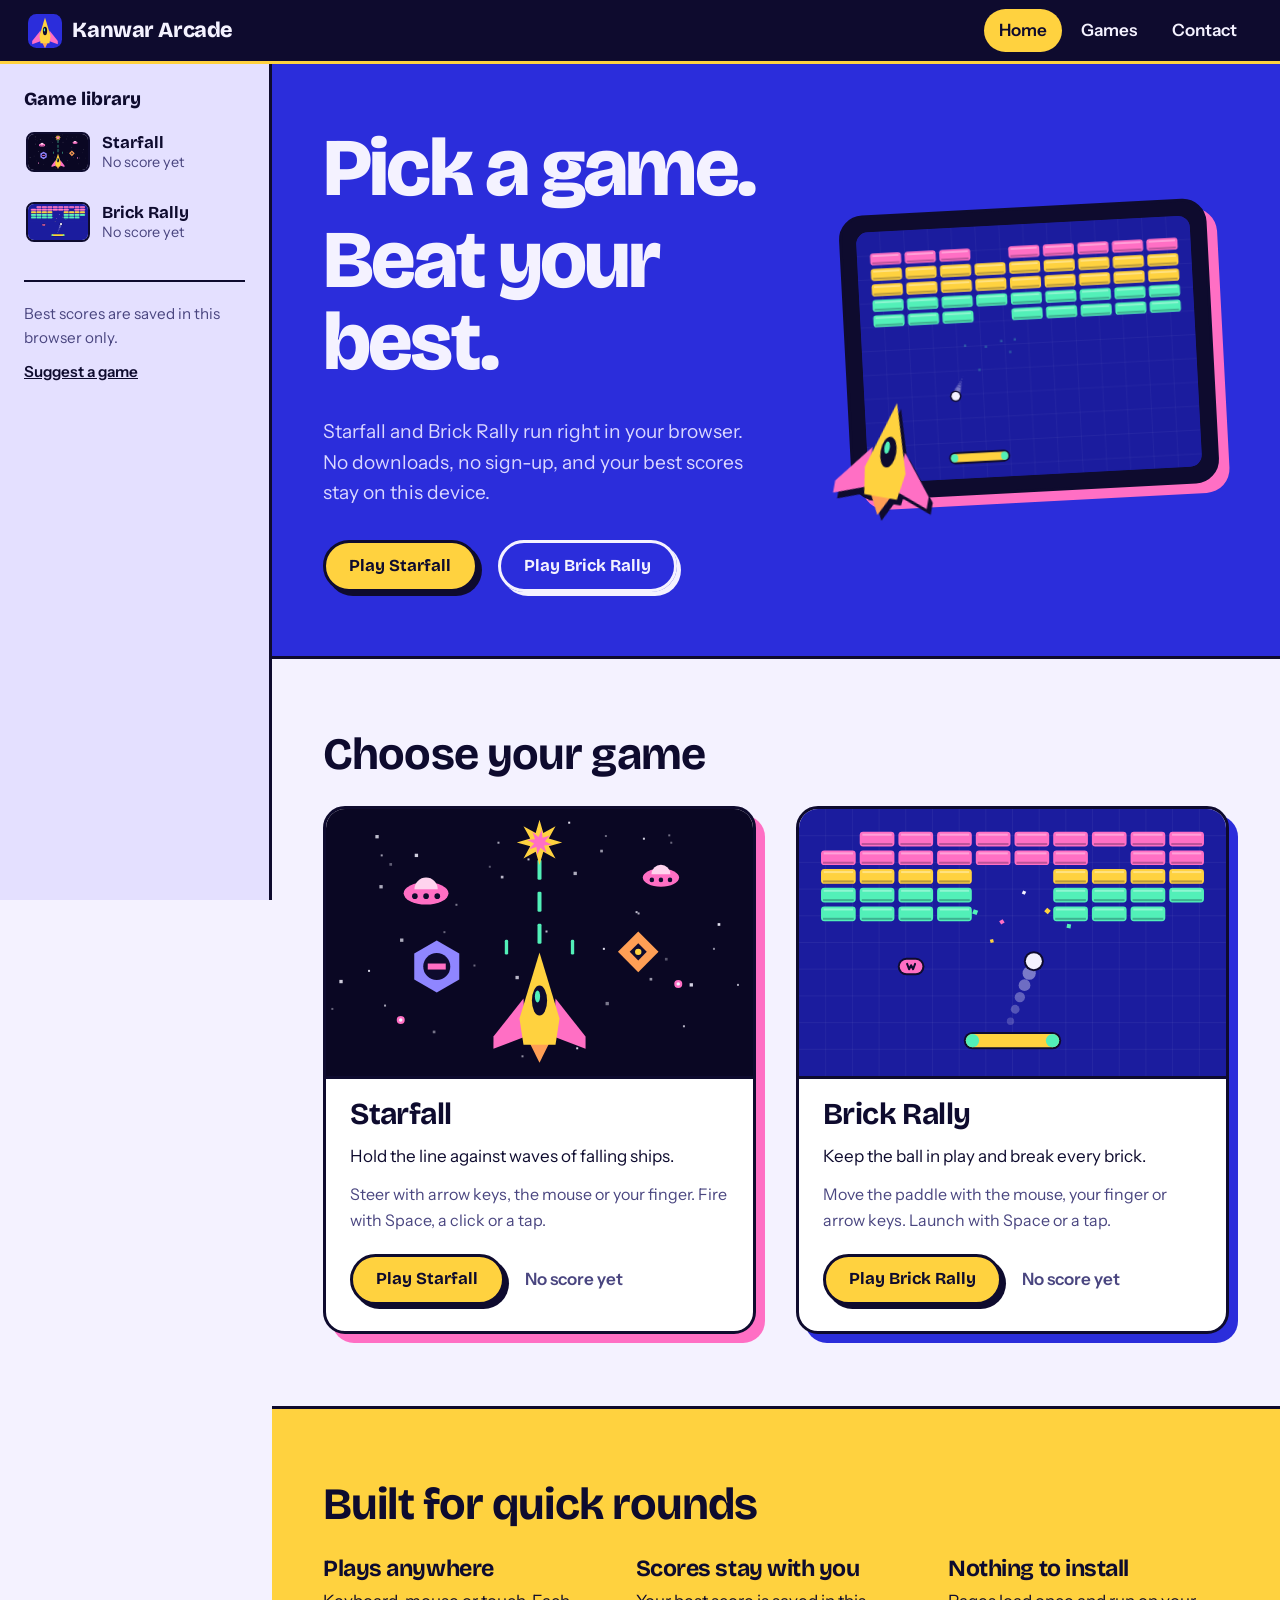
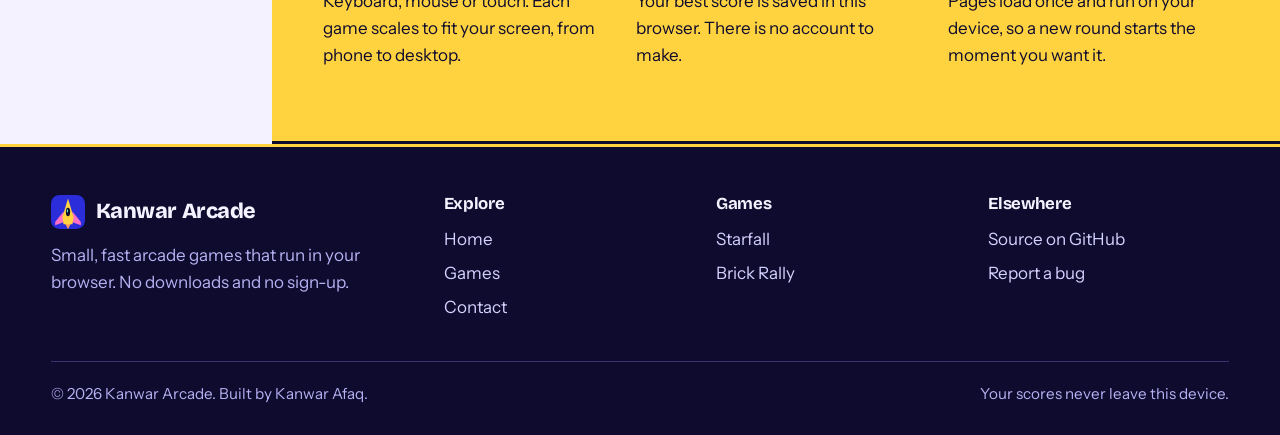
==== index.html @ 00e6db11 "Add Kanwar Arcade: landing page, two games, sidebar and contact page - Landing page with animated he" ====
<!doctype html>
<html lang="en">
<head>
  <meta charset="utf-8">
  <meta name="viewport" content="width=device-width, initial-scale=1">
  <title>Kanwar Arcade: free browser games</title>
  <meta name="description" content="Play Starfall and Brick Rally, two free arcade games that run in your browser. No downloads, no sign-up.">
  <meta name="theme-color" content="#0E0B2E">
  <meta property="og:type" content="website">
  <meta property="og:site_name" content="Kanwar Arcade">
  <meta property="og:title" content="Kanwar Arcade: free browser games">
  <meta property="og:description" content="Play Starfall and Brick Rally, two free arcade games that run in your browser. No downloads, no sign-up.">
  <meta name="twitter:card" content="summary">
  <link rel="icon" href="assets/img/favicon.svg" type="image/svg+xml">
  <link rel="preconnect" href="https://fonts.googleapis.com">
  <link rel="preconnect" href="https://fonts.gstatic.com" crossorigin>
  <link href="https://fonts.googleapis.com/css2?family=Bricolage+Grotesque:opsz,wght@12..96,600..800&family=Instrument+Sans:wght@400;500;600;700&display=swap" rel="stylesheet">
  <link rel="stylesheet" href="assets/css/site.css">
</head>
<body>
  <a class="skip-link" href="#main">Skip to content</a>

  <header class="site-header">
    <button class="menu-toggle" type="button" aria-controls="sidebar" aria-expanded="false" aria-label="Open game library">
      <span class="menu-toggle__bars"></span>
    </button>
    <a class="brand" href="index.html"><svg viewBox="0 0 64 64" aria-hidden="true" focusable="false"><rect width="64" height="64" rx="16" fill="#2B2DDB"/><g transform="translate(32 33) scale(1.05)"><path d="M-6 18 L0 30 L6 18 Z" fill="#FF9F55"/>
<path d="M-8 -2 L-23 17 L-23 23 L-7 17 Z" fill="#FF6FC4"/>
<path d="M8 -2 L23 17 L23 23 L7 17 Z" fill="#FF6FC4"/>
<path d="M0 -25 L10 8 L8 21 L-8 21 L-10 8 Z" fill="#FFD23F"/>
<ellipse cx="0" cy="-1" rx="3.8" ry="7.5" fill="#0E0B2E"/>
<ellipse cx="-1" cy="-3" rx="1.3" ry="3" fill="#52F0B8"/></g></svg><span>Kanwar Arcade</span></a>
    <nav class="menu" aria-label="Main">
      <a href="index.html" aria-current="page">Home</a>
      <a href="index.html#games">Games</a>
      <a href="contact.html">Contact</a>
    </nav>
  </header>

  <div class="shell">
    <aside class="sidebar" id="sidebar" aria-label="Game library">
      <nav class="sidebar__site" aria-label="Site">
        <a href="index.html" aria-current="page">Home</a>
        <a href="index.html#games">Games</a>
        <a href="contact.html">Contact</a>
      </nav>
      <p class="sidebar__title">Game library</p>
      <ul class="library">
        <li>
          <a class="lib-item" href="games/starfall.html">
            <img class="lib-item__thumb" src="assets/img/thumb-starfall.svg" alt="" width="64" height="40">
            <span class="lib-item__text">
              <span class="lib-item__name">Starfall</span>
              <span class="lib-item__best" data-best="starfall">No score yet</span>
            </span>
          </a>
        </li>
        <li>
          <a class="lib-item" href="games/brick-rally.html">
            <img class="lib-item__thumb" src="assets/img/thumb-brick-rally.svg" alt="" width="64" height="40">
            <span class="lib-item__text">
              <span class="lib-item__name">Brick Rally</span>
              <span class="lib-item__best" data-best="brick-rally">No score yet</span>
            </span>
          </a>
        </li>
      </ul>
      <div class="sidebar__foot">
        <p>Best scores are saved in this browser only.</p>
        <a href="contact.html">Suggest a game</a>
      </div>
    </aside>
    <div class="scrim" hidden></div>

    <main class="main" id="main">
      <section class="hero" aria-labelledby="hero-title">
        <div class="hero__inner">
          <div class="hero__copy">
            <h1 id="hero-title">
              <span class="hero__line"><span>Pick a game.</span></span>
              <span class="hero__line"><span>Beat your best.</span></span>
            </h1>
            <p class="hero__lede">Starfall and Brick Rally run right in your browser. No downloads, no sign-up, and your best scores stay on this device.</p>
            <div class="hero__actions">
              <a class="btn" href="games/starfall.html">Play Starfall</a>
              <a class="btn btn--ghost" href="games/brick-rally.html">Play Brick Rally</a>
            </div>
          </div>
          <div class="hero__visual" aria-hidden="true">
            <div class="screen"><canvas id="hero-canvas" width="560" height="420"></canvas></div>
            <svg class="hero__sticker" viewBox="-30 -30 60 66" focusable="false"><path d="M-6 18 L0 30 L6 18 Z" fill="#FF9F55"/>
<path d="M-8 -2 L-23 17 L-23 23 L-7 17 Z" fill="#FF6FC4"/>
<path d="M8 -2 L23 17 L23 23 L7 17 Z" fill="#FF6FC4"/>
<path d="M0 -25 L10 8 L8 21 L-8 21 L-10 8 Z" fill="#FFD23F"/>
<ellipse cx="0" cy="-1" rx="3.8" ry="7.5" fill="#0E0B2E"/>
<ellipse cx="-1" cy="-3" rx="1.3" ry="3" fill="#52F0B8"/></svg>
          </div>
        </div>
      </section>

      <section class="section" id="games" aria-labelledby="games-title">
        <div class="container">
          <h2 class="section__title" id="games-title">Choose your game</h2>
          <div class="game-grid">
        <article class="game-card" style="--accent: var(--pink)">
          <a class="game-card__media" href="games/starfall.html" tabindex="-1" aria-hidden="true">
            <img src="assets/img/thumb-starfall.svg" alt="" width="640" height="400" loading="lazy">
          </a>
          <div class="game-card__body">
            <h3><a href="games/starfall.html">Starfall</a></h3>
            <p>Hold the line against waves of falling ships.</p>
            <p class="game-card__controls">Steer with arrow keys, the mouse or your finger. Fire with Space, a click or a tap.</p>
            <div class="game-card__foot">
              <a class="btn" href="games/starfall.html">Play Starfall</a>
              <span class="best" data-best="starfall" data-prefix="Your best: ">No score yet</span>
            </div>
          </div>
        </article>
        <article class="game-card" style="--accent: var(--cobalt)">
          <a class="game-card__media" href="games/brick-rally.html" tabindex="-1" aria-hidden="true">
            <img src="assets/img/thumb-brick-rally.svg" alt="" width="640" height="400" loading="lazy">
          </a>
          <div class="game-card__body">
            <h3><a href="games/brick-rally.html">Brick Rally</a></h3>
            <p>Keep the ball in play and break every brick.</p>
            <p class="game-card__controls">Move the paddle with the mouse, your finger or arrow keys. Launch with Space or a tap.</p>
            <div class="game-card__foot">
              <a class="btn" href="games/brick-rally.html">Play Brick Rally</a>
              <span class="best" data-best="brick-rally" data-prefix="Your best: ">No score yet</span>
            </div>
          </div>
        </article>
          </div>
        </div>
      </section>

      <section class="band section" aria-labelledby="band-title">
        <div class="container">
          <h2 class="section__title" id="band-title">Built for quick rounds</h2>
          <ul class="band__list">
            <li>
              <h3>Plays anywhere</h3>
              <p>Keyboard, mouse or touch. Each game scales to fit your screen, from phone to desktop.</p>
            </li>
            <li>
              <h3>Scores stay with you</h3>
              <p>Your best score is saved in this browser. There is no account to make.</p>
            </li>
            <li>
              <h3>Nothing to install</h3>
              <p>Pages load once and run on your device, so a new round starts the moment you want it.</p>
            </li>
          </ul>
        </div>
      </section>
    </main>
  </div>

  <footer class="site-footer">
    <div class="footer__grid">
      <div class="footer__brand">
        <a class="brand" href="index.html"><svg viewBox="0 0 64 64" aria-hidden="true" focusable="false"><rect width="64" height="64" rx="16" fill="#2B2DDB"/><g transform="translate(32 33) scale(1.05)"><path d="M-6 18 L0 30 L6 18 Z" fill="#FF9F55"/>
<path d="M-8 -2 L-23 17 L-23 23 L-7 17 Z" fill="#FF6FC4"/>
<path d="M8 -2 L23 17 L23 23 L7 17 Z" fill="#FF6FC4"/>
<path d="M0 -25 L10 8 L8 21 L-8 21 L-10 8 Z" fill="#FFD23F"/>
<ellipse cx="0" cy="-1" rx="3.8" ry="7.5" fill="#0E0B2E"/>
<ellipse cx="-1" cy="-3" rx="1.3" ry="3" fill="#52F0B8"/></g></svg><span>Kanwar Arcade</span></a>
        <p>Small, fast arcade games that run in your browser. No downloads and no sign-up.</p>
      </div>
      <div class="footer__col">
        <h2>Explore</h2>
        <ul class="footer__list">
          <li><a href="index.html">Home</a></li>
          <li><a href="index.html#games">Games</a></li>
          <li><a href="contact.html">Contact</a></li>
        </ul>
      </div>
      <div class="footer__col">
        <h2>Games</h2>
        <ul class="footer__list">
            <li><a href="games/starfall.html">Starfall</a></li>
            <li><a href="games/brick-rally.html">Brick Rally</a></li>
        </ul>
      </div>
      <div class="footer__col">
        <h2>Elsewhere</h2>
        <ul class="footer__list">
          <li><a href="https://github.com/KanwarAfaq/games">Source on GitHub</a></li>
          <li><a href="https://github.com/KanwarAfaq/games/issues">Report a bug</a></li>
        </ul>
      </div>
    </div>
    <div class="footer__base">
      <span>© 2026 Kanwar Arcade. Built by Kanwar Afaq.</span>
      <span>Your scores never leave this device.</span>
    </div>
  </footer>

  <script src="assets/js/site.js" defer></script>
  <script src="assets/js/hero.js" defer></script>
</body>
</html>
---- assets/css/site.css ----
/* Kanwar Arcade: site styles
   Palette: ink, cobalt, butter, pink, mint on a lavender-white page.
   One idea carries the look: flat colour blocks with hard offset shadows. */

:root {
  --ink: #0E0B2E;
  --ink-2: #1D1950;
  --cobalt: #2B2DDB;
  --butter: #FFD23F;
  --pink: #FF6FC4;
  --mint: #52F0B8;
  --cloud: #F4F2FF;
  --lilac: #E4E0FF;
  --muted: #4A4680;
  --on-ink-muted: #B6B1F2;

  --header-h: 64px;
  --sidebar-w: 272px;

  --font-display: "Bricolage Grotesque", "Arial Black", system-ui, sans-serif;
  --font-body: "Instrument Sans", system-ui, -apple-system, "Segoe UI", Roboto, sans-serif;
}

*,
*::before,
*::after { box-sizing: border-box; }

html {
  -webkit-text-size-adjust: 100%;
  scroll-behavior: smooth;
  scroll-padding-top: calc(var(--header-h) + 1rem);
}

body {
  margin: 0;
  background: var(--cloud);
  color: var(--ink);
  font-family: var(--font-body);
  font-size: 1.0625rem;
  line-height: 1.6;
}

img, svg, canvas { max-width: 100%; }
a { color: inherit; }
p { margin: 0; }

h1, h2, h3 {
  margin: 0;
  font-family: var(--font-display);
  line-height: 1.05;
  letter-spacing: -0.02em;
}

:focus-visible {
  outline: 3px solid var(--cobalt);
  outline-offset: 3px;
  border-radius: 4px;
}
.site-header :focus-visible,
.hero :focus-visible,
.site-footer :focus-visible,
.cabinet :focus-visible,
.overlay :focus-visible { outline-color: var(--butter); }

.skip-link {
  position: absolute;
  left: 1rem;
  top: -4rem;
  z-index: 100;
  padding: .6rem 1rem;
  background: var(--butter);
  color: var(--ink);
  font-weight: 700;
  border-radius: 0 0 12px 12px;
}
.skip-link:focus { top: 0; }

/* ---------- Header and menu bar ---------- */

.site-header {
  position: sticky;
  top: 0;
  z-index: 40;
  display: flex;
  align-items: center;
  gap: 1rem;
  height: var(--header-h);
  padding-inline: clamp(1rem, 2.5vw, 1.75rem);
  background: var(--ink);
  color: var(--cloud);
  border-bottom: 3px solid var(--butter);
}

.brand {
  display: flex;
  align-items: center;
  gap: .65rem;
  font: 800 1.35rem/1 var(--font-display);
  letter-spacing: -0.02em;
  text-decoration: none;
}
.brand svg { width: 34px; height: 34px; flex: none; }

.menu {
  display: flex;
  gap: .25rem;
  margin-left: auto;
}
.menu a {
  padding: .5rem .95rem;
  border-radius: 999px;
  font-weight: 600;
  text-decoration: none;
}
.menu a:hover { background: var(--ink-2); }
.menu a[aria-current="page"] { background: var(--butter); color: var(--ink); }

.menu-toggle {
  display: none;
  align-items: center;
  justify-content: center;
  width: 44px;
  height: 44px;
  padding: 0;
  border: 2px solid var(--cloud);
  border-radius: 12px;
  background: transparent;
  color: inherit;
  cursor: pointer;
}
.menu-toggle__bars,
.menu-toggle__bars::before,
.menu-toggle__bars::after {
  display: block;
  width: 20px;
  height: 2px;
  background: currentColor;
}
.menu-toggle__bars { position: relative; }
.menu-toggle__bars::before,
.menu-toggle__bars::after { content: ""; position: absolute; left: 0; }
.menu-toggle__bars::before { top: -6px; }
.menu-toggle__bars::after { top: 6px; }

/* ---------- Shell: sidebar + main ---------- */

.shell {
  display: grid;
  grid-template-columns: var(--sidebar-w) minmax(0, 1fr);
  min-height: calc(100vh - var(--header-h));
}

.sidebar {
  position: sticky;
  top: var(--header-h);
  align-self: start;
  height: calc(100vh - var(--header-h));
  overflow-y: auto;
  padding: 1.5rem 1rem 2rem;
  background: var(--lilac);
  border-right: 3px solid var(--ink);
}

.sidebar__title {
  margin: 0 .5rem .75rem;
  font: 800 1.15rem/1.2 var(--font-display);
}

.sidebar__site { display: none; margin-bottom: 1.5rem; }
.sidebar__site a {
  display: block;
  padding: .55rem .75rem;
  border-radius: 12px;
  font-weight: 600;
  text-decoration: none;
}
.sidebar__site a[aria-current="page"] { background: var(--butter); }

.library {
  display: grid;
  gap: .6rem;
  margin: 0;
  padding: 0;
  list-style: none;
}

.lib-item {
  display: flex;
  align-items: center;
  gap: .75rem;
  padding: .5rem;
  border: 2px solid transparent;
  border-radius: 14px;
  text-decoration: none;
}
.lib-item:hover { background: var(--cloud); border-color: var(--ink); }
.lib-item[aria-current="page"] {
  background: var(--butter);
  border-color: var(--ink);
  box-shadow: 3px 3px 0 var(--ink);
}
.lib-item__thumb {
  flex: none;
  width: 64px;
  height: 40px;
  object-fit: cover;
  border: 2px solid var(--ink);
  border-radius: 8px;
}
.lib-item__text { display: grid; min-width: 0; line-height: 1.25; }
.lib-item__name { font: 700 1.05rem/1.2 var(--font-display); }
.lib-item__best { font-size: .9rem; color: var(--muted); }
.lib-item[aria-current="page"] .lib-item__best { color: var(--ink); }

.sidebar__foot {
  margin: 1.75rem .5rem 0;
  padding-top: 1.25rem;
  border-top: 2px solid var(--ink);
  display: grid;
  gap: .6rem;
  font-size: .95rem;
  color: var(--muted);
}
.sidebar__foot a { color: var(--ink); font-weight: 600; }

.scrim { display: none; }

.main { min-width: 0; }

/* ---------- Buttons ---------- */

.btn {
  display: inline-flex;
  align-items: center;
  justify-content: center;
  gap: .5rem;
  padding: .8rem 1.45rem;
  border: 3px solid var(--ink);
  border-radius: 999px;
  background: var(--butter);
  color: var(--ink);
  font: 700 1.05rem/1.2 var(--font-display);
  text-decoration: none;
  cursor: pointer;
  box-shadow: 4px 4px 0 var(--ink);
  transition: transform .08s ease, box-shadow .08s ease;
}
.btn:hover { transform: translate(-1px, -1px); box-shadow: 5px 5px 0 var(--ink); }
.btn:active { transform: translate(3px, 3px); box-shadow: 1px 1px 0 var(--ink); }

.btn--ghost {
  background: transparent;
  border-color: var(--cloud);
  color: var(--cloud);
  box-shadow: 4px 4px 0 var(--cloud);
}
.btn--ghost:hover { box-shadow: 5px 5px 0 var(--cloud); }
.btn--ghost:active { box-shadow: 1px 1px 0 var(--cloud); }

.btn--tool {
  padding: .4rem .9rem;
  border: 2px solid var(--cloud);
  background: var(--ink-2);
  color: var(--cloud);
  font: 600 .95rem/1.2 var(--font-body);
  box-shadow: none;
}
.btn--tool:hover { transform: none; box-shadow: none; background: var(--cobalt); }
.btn--tool:active { transform: none; box-shadow: none; }
.btn--tool[aria-pressed="true"] { background: var(--butter); border-color: var(--butter); color: var(--ink); }

/* ---------- Layout helpers ---------- */

.section { padding: clamp(2.5rem, 6vw, 4.5rem) clamp(1.25rem, 4vw, 3.5rem); }
.container { max-width: 1080px; margin-inline: auto; }
.section__title { margin-bottom: 1.75rem; font-size: clamp(1.9rem, 3.6vw, 2.8rem); }

.page-head { padding: clamp(1.75rem, 4vw, 3rem) clamp(1.25rem, 4vw, 3.5rem) 0; }
.page-head__inner { max-width: 1000px; margin-inline: auto; }
.page-head h1 { font-size: clamp(2.4rem, 5vw, 4rem); letter-spacing: -0.03em; }
.page-head--game { padding-top: 1.25rem; }
.page-head--game h1 { font-size: clamp(2rem, 3.5vw, 2.6rem); }
.page-head--game p { margin-top: .3rem; font-size: 1.05rem; }
.section--game { padding-top: 1.5rem; }
.page-head p { max-width: 58ch; margin-top: .85rem; color: var(--muted); font-size: 1.15rem; }

/* ---------- Hero ---------- */

.hero {
  background: var(--cobalt);
  color: var(--cloud);
  border-bottom: 3px solid var(--ink);
  overflow: hidden;
}
.hero__inner {
  display: grid;
  grid-template-columns: minmax(0, 1.05fr) minmax(0, .95fr);
  gap: clamp(2rem, 5vw, 4rem);
  align-items: center;
  padding: clamp(2.25rem, 5vw, 4.5rem) clamp(1.25rem, 4vw, 3.5rem);
  max-width: 1240px;
  margin-inline: auto;
}
.hero h1 {
  margin-bottom: 1.4rem;
  font-size: clamp(2.8rem, 6.4vw, 5.8rem);
  font-weight: 800;
  line-height: 1;
  letter-spacing: -0.035em;
}
.hero__line {
  display: block;
  overflow: hidden;
  padding-bottom: .12em;
}
.hero__line > span {
  display: block;
  animation: rise .7s cubic-bezier(.2, .8, .2, 1) both;
}
.hero__line:nth-child(2) > span { animation-delay: .12s; }
@keyframes rise { from { transform: translateY(105%); } to { transform: none; } }

.hero__lede { max-width: 46ch; margin-bottom: 2rem; font-size: 1.2rem; color: #DAD7FF; }
.hero__actions { display: flex; flex-wrap: wrap; gap: 1rem 1.25rem; }

.hero__visual { position: relative; padding: 1rem 1rem 2.25rem; }
.screen {
  transform: rotate(-3deg);
  padding: 14px;
  background: var(--ink);
  border: 3px solid var(--ink);
  border-radius: 24px;
  box-shadow: 10px 10px 0 var(--pink);
}
.screen canvas { display: block; width: 100%; height: auto; border-radius: 12px; background: #1B1C9E; }
.hero__sticker {
  position: absolute;
  left: -.25rem;
  bottom: 0;
  width: clamp(84px, 11vw, 124px);
  height: auto;
  transform: rotate(10deg);
  filter: drop-shadow(5px 5px 0 var(--ink));
}

/* ---------- Game cards ---------- */

.game-grid {
  display: grid;
  grid-template-columns: repeat(auto-fit, minmax(min(100%, 340px), 1fr));
  gap: 2.5rem;
}
.game-card {
  display: flex;
  flex-direction: column;
  overflow: hidden;
  background: #fff;
  border: 3px solid var(--ink);
  border-radius: 22px;
  box-shadow: 9px 9px 0 var(--accent, var(--ink));
}
.game-card__media { display: block; border-bottom: 3px solid var(--ink); }
.game-card__media img { display: block; width: 100%; height: auto; }
.game-card__body { display: grid; gap: .75rem; padding: 1.3rem 1.5rem 1.6rem; flex: 1; align-content: start; }
.game-card h3 { font-size: 1.9rem; }
.game-card h3 a { text-decoration: none; }
.game-card h3 a:hover { text-decoration: underline; text-decoration-thickness: 3px; }
.game-card__controls { color: var(--muted); font-size: 1rem; }
.game-card__foot { display: flex; flex-wrap: wrap; align-items: center; gap: .75rem 1.25rem; margin-top: .5rem; }
.best { font-weight: 600; color: var(--muted); }

/* ---------- Feature band ---------- */

.band { background: var(--butter); border-block: 3px solid var(--ink); }
.band__list {
  display: grid;
  grid-template-columns: repeat(auto-fit, minmax(220px, 1fr));
  gap: 2rem;
  margin: 0;
  padding: 0;
  list-style: none;
}
.band__list h3 { margin-bottom: .45rem; font-size: 1.45rem; }
.band__list p { max-width: 34ch; }

/* ---------- Game page: cabinet ---------- */

.stage {
  display: grid;
  grid-template-columns: minmax(0, 1fr) minmax(240px, 320px);
  gap: 2.25rem;
  max-width: 1000px;
  margin-inline: auto;
  align-items: start;
}

.cabinet {
  justify-self: center;
  width: min(100%, max(300px, calc((100svh - 300px) * var(--ar, .667))));
  padding: 12px;
  background: var(--ink);
  color: var(--cloud);
  border: 3px solid var(--ink);
  border-radius: 26px;
  box-shadow: 10px 10px 0 var(--accent, var(--pink));
}

.hud {
  display: grid;
  grid-template-columns: repeat(auto-fit, minmax(48px, 1fr));
  gap: .35rem .5rem;
  padding: .2rem .4rem .7rem;
}
.hud__item { display: flex; flex-direction: column; min-width: 0; }
.hud__label { font-size: .82rem; line-height: 1.2; color: var(--on-ink-muted); }
.hud__value {
  font: 800 1.15rem/1.3 var(--font-display);
  font-variant-numeric: tabular-nums;
  overflow: hidden;
  text-overflow: ellipsis;
}
.pips { display: flex; align-items: center; gap: .3rem; min-height: 1.55rem; }
.pip { width: 14px; height: 14px; background: var(--butter); clip-path: polygon(50% 0, 100% 100%, 0 100%); }
.pip--ball { background: var(--cloud); border-radius: 50%; clip-path: none; }

.cabinet__screen {
  position: relative;
  overflow: hidden;
  background: #0A0723;
  border-radius: 14px;
  touch-action: none;
  -webkit-user-select: none;
  user-select: none;
}
.cabinet__screen canvas { display: block; width: 100%; height: auto; cursor: crosshair; }

.overlay {
  position: absolute;
  inset: 0;
  display: flex;
  flex-direction: column;
  align-items: center;
  justify-content: center;
  gap: .9rem;
  padding: 1.5rem;
  background: rgba(14, 11, 46, .84);
  color: var(--cloud);
  text-align: center;
}
.overlay[hidden] { display: none; }
.overlay h2 { font-size: clamp(2rem, 6vw, 2.8rem); letter-spacing: -0.03em; }
.overlay p { max-width: 30ch; color: #DAD7FF; }

.toolbar { display: flex; flex-wrap: wrap; gap: .5rem; padding: .85rem .2rem .2rem; }

.howto {
  padding: 1.5rem;
  background: #fff;
  border: 3px solid var(--ink);
  border-radius: 22px;
  box-shadow: 8px 8px 0 var(--ink);
}
.howto h2 { font-size: 1.5rem; }
.howto h3 { margin-top: 1.5rem; font-size: 1.15rem; }
.keys { display: grid; gap: .8rem; margin: 1.1rem 0 0; }
.keys > div { display: flex; align-items: center; justify-content: space-between; gap: 1rem; }
.keys dt { display: flex; flex-wrap: wrap; gap: .3rem; }
.keys dd { margin: 0; text-align: right; color: var(--muted); }
kbd {
  display: inline-block;
  min-width: 1.9rem;
  padding: .15rem .5rem;
  background: var(--cloud);
  border: 2px solid var(--ink);
  border-bottom-width: 4px;
  border-radius: 8px;
  font: 600 .9rem/1.3 var(--font-body);
  text-align: center;
}
.howto ul { margin: .6rem 0 0; padding-left: 1.2rem; color: var(--muted); }
.howto li + li { margin-top: .35rem; }

.next-game { max-width: 1000px; margin: 3rem auto 0; }
.next-game h2 { margin-bottom: 1rem; font-size: 1.6rem; }

/* ---------- Contact ---------- */

.contact {
  display: grid;
  grid-template-columns: minmax(0, 1.3fr) minmax(0, 1fr);
  gap: clamp(2rem, 5vw, 3.5rem);
  max-width: 1000px;
  margin-inline: auto;
  align-items: start;
}
.form {
  display: grid;
  gap: 1.1rem;
  padding: 1.75rem;
  background: #fff;
  border: 3px solid var(--ink);
  border-radius: 22px;
  box-shadow: 8px 8px 0 var(--pink);
}
.field { display: grid; gap: .35rem; }
.field[hidden] { display: none; }
.field label { font-weight: 600; }
.field input,
.field select,
.field textarea {
  width: 100%;
  padding: .7rem .9rem;
  background: var(--cloud);
  border: 2px solid var(--ink);
  border-radius: 12px;
  color: inherit;
  font: inherit;
}
.field textarea { min-height: 9rem; resize: vertical; }
.field input[aria-invalid="true"],
.field textarea[aria-invalid="true"] { background: #FFF1F8; border-color: #B0005B; }
.field__error { min-height: 1.3em; font-size: .95rem; font-weight: 600; color: #9B0049; }
.form__notice { padding: .8rem 1rem; background: var(--lilac); border-radius: 12px; font-size: .97rem; color: var(--muted); }
.form__notice[hidden] { display: none; }
.form__status { min-height: 1.5em; font-weight: 600; }

.contact__side h2 { margin-bottom: 1rem; font-size: 1.6rem; }
.contact__side ul { display: grid; gap: .9rem; margin: 0; padding: 0; list-style: none; }
.contact__side li { padding-left: 1rem; border-left: 4px solid var(--butter); }
.contact__side a { font-weight: 700; }

/* ---------- Footer ---------- */

.site-footer {
  padding: 3rem clamp(1.25rem, 4vw, 3.5rem) 1.75rem;
  background: var(--ink);
  color: var(--cloud);
  border-top: 3px solid var(--butter);
}
.footer__grid {
  display: grid;
  grid-template-columns: minmax(0, 1.5fr) repeat(3, minmax(0, 1fr));
  gap: 2rem;
  max-width: 1200px;
  margin-inline: auto;
}
.footer__brand { display: grid; gap: .8rem; align-content: start; }
.footer__brand p { max-width: 36ch; color: var(--on-ink-muted); }
.footer__col h2 { margin-bottom: .8rem; font-size: 1.05rem; }
.footer__list { display: grid; gap: .45rem; margin: 0; padding: 0; list-style: none; }
.footer__list a { color: #D5D1FF; text-decoration: none; }
.footer__list a:hover { color: #fff; text-decoration: underline; }
.footer__base {
  display: flex;
  flex-wrap: wrap;
  justify-content: space-between;
  gap: .5rem 1.5rem;
  max-width: 1200px;
  margin: 2.5rem auto 0;
  padding-top: 1.25rem;
  border-top: 1px solid #39346F;
  font-size: .95rem;
  color: var(--on-ink-muted);
}

/* ---------- Responsive ---------- */

@media (max-width: 899px) {
  .shell { display: block; }
  .menu-toggle { display: inline-flex; }

  .sidebar {
    position: fixed;
    z-index: 45;
    top: var(--header-h);
    left: 0;
    bottom: 0;
    width: min(86vw, 320px);
    height: auto;
    visibility: hidden;
    transform: translateX(-102%);
    transition: transform .22s ease, visibility 0s linear .22s;
  }
  .sidebar-open .sidebar {
    visibility: visible;
    transform: none;
    transition-delay: 0s;
    box-shadow: 8px 0 0 rgba(14, 11, 46, .25);
  }
  .sidebar-open .scrim {
    display: block;
    position: fixed;
    z-index: 44;
    inset: var(--header-h) 0 0 0;
    background: rgba(14, 11, 46, .55);
  }

  .hero__inner { grid-template-columns: minmax(0, 1fr); }
  .hero__visual { max-width: 560px; }

  .stage { grid-template-columns: minmax(0, 1fr); }
  .contact { grid-template-columns: minmax(0, 1fr); }
  .footer__grid { grid-template-columns: repeat(2, minmax(0, 1fr)); }
  .footer__brand { grid-column: 1 / -1; }
}

@media (max-width: 699px) {
  .menu { display: none; }
  .sidebar__site { display: block; }
}

@media (max-width: 479px) {
  .footer__grid { grid-template-columns: minmax(0, 1fr); }
  .form { padding: 1.25rem; }
  .btn { padding: .75rem 1.2rem; }
}

@media (prefers-reduced-motion: reduce) {
  html { scroll-behavior: auto; }
  .hero__line > span { animation: none; }
  .sidebar { transition: none; }
  .btn { transition: none; }
}
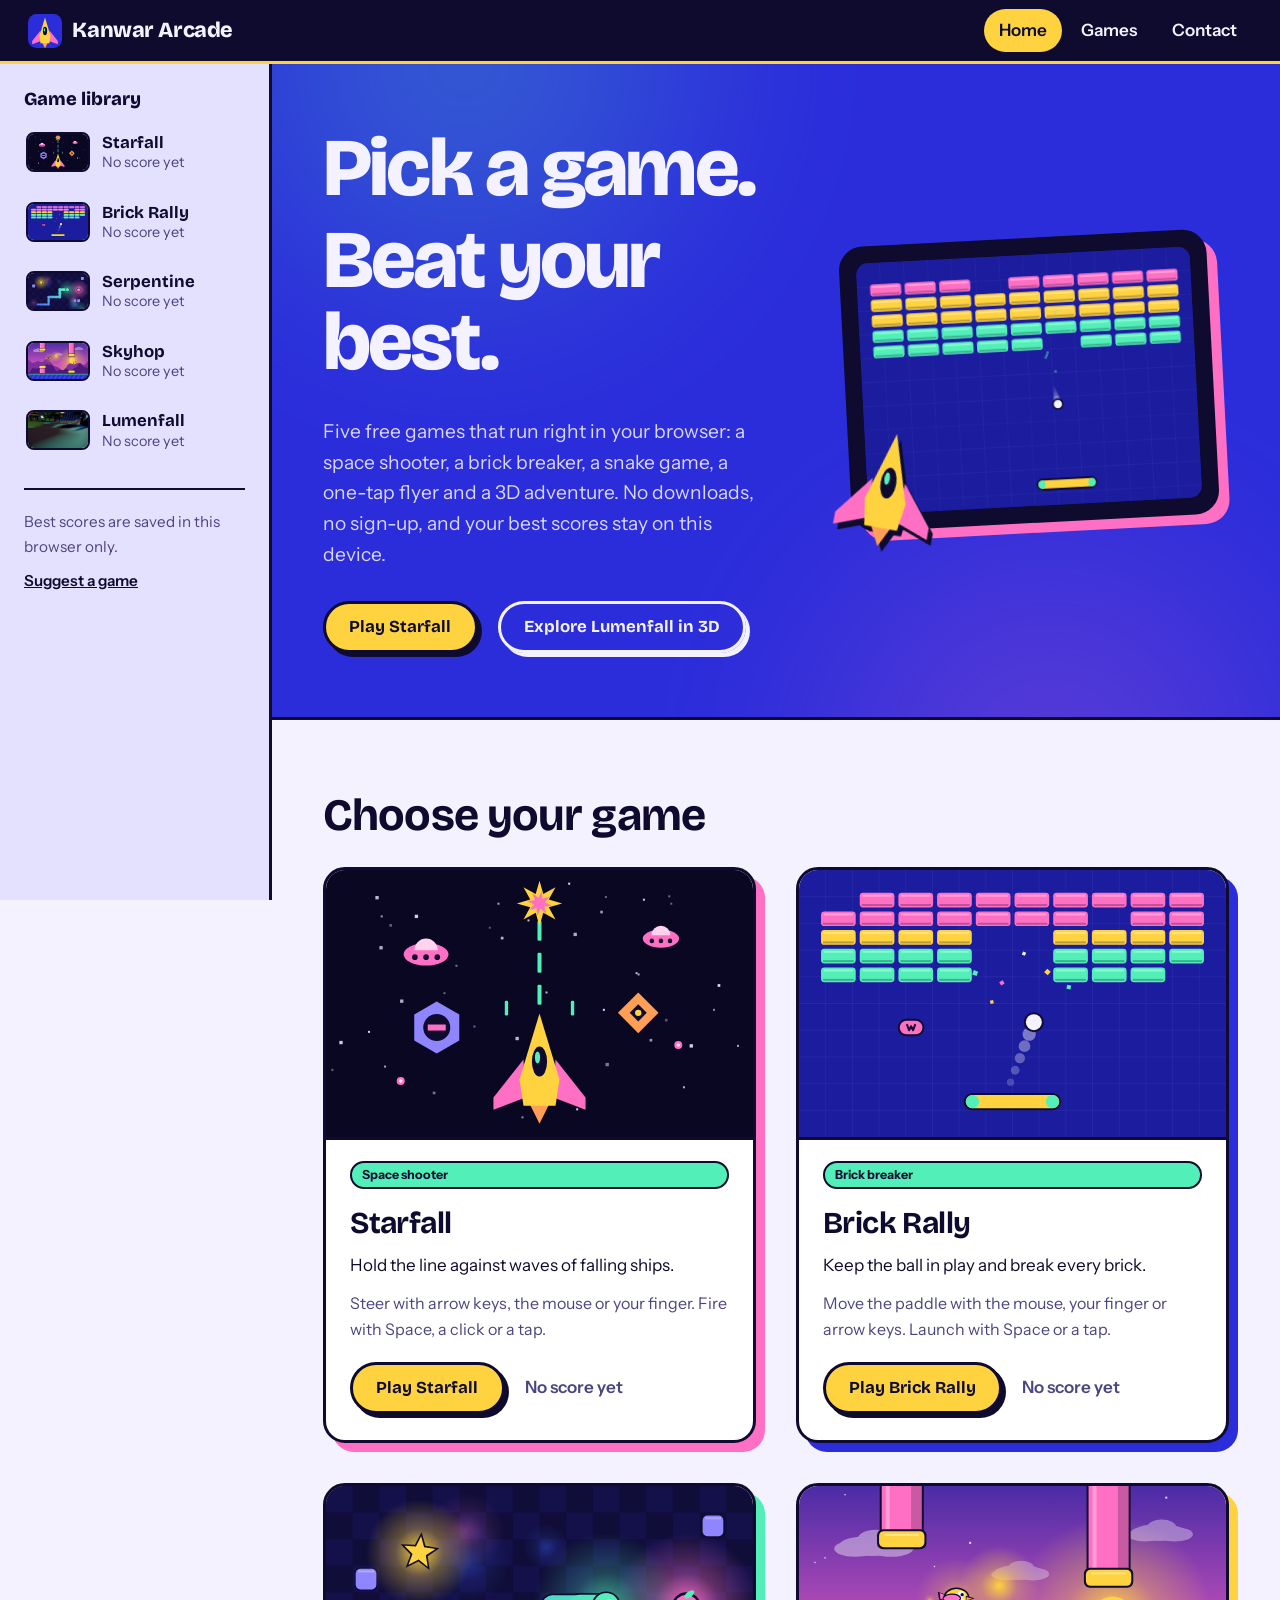
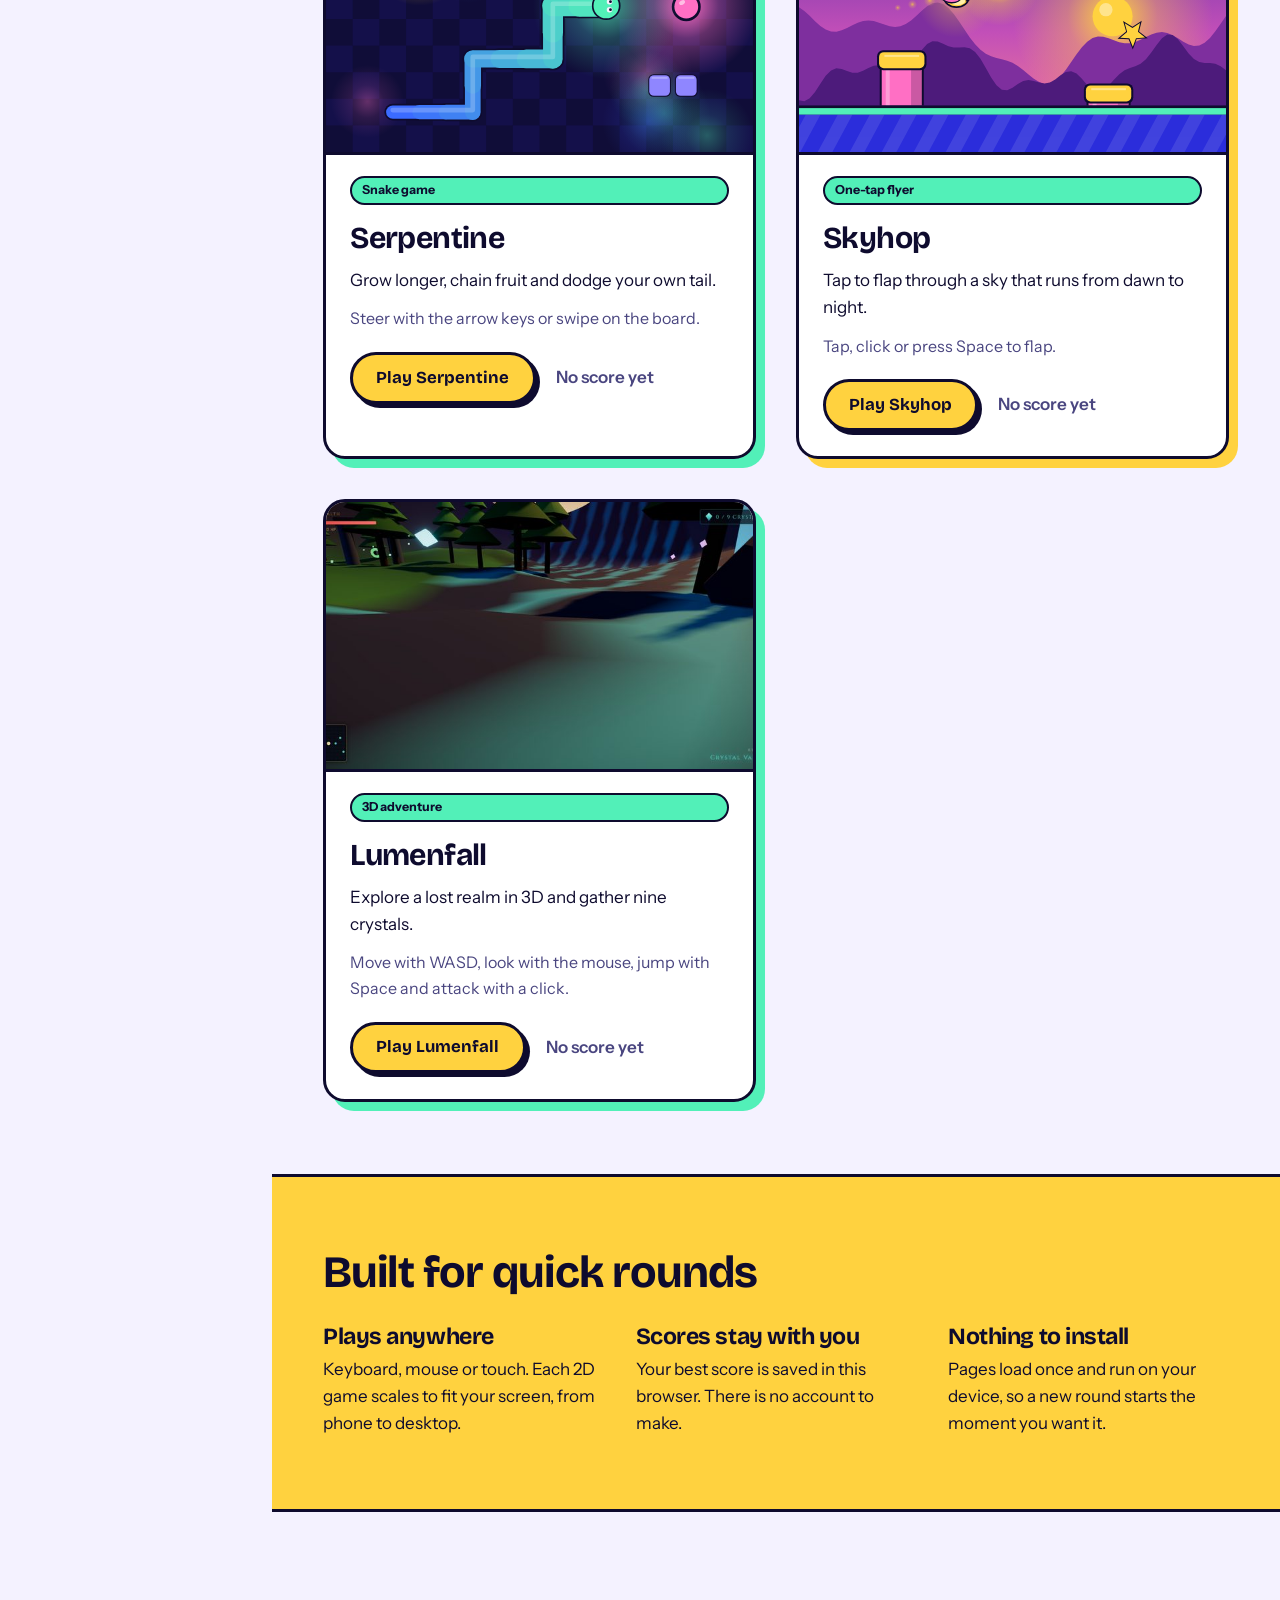
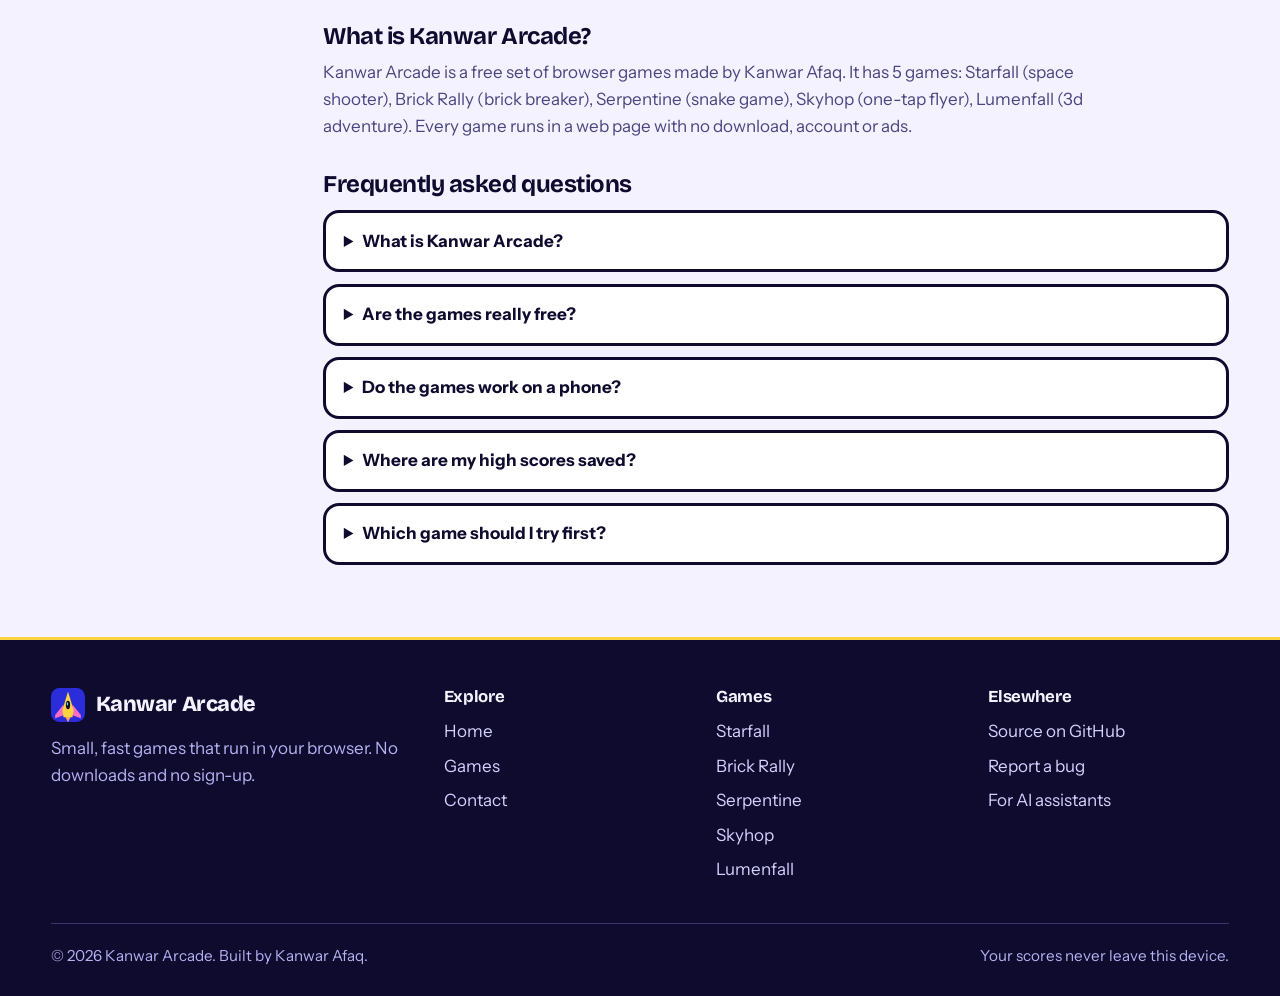
==== commit 3fc98a9c: "Add Lumenfall, two new games, light effects and SEO/AEO/GEO layer - Add Serpentine and Skyhop; add L" ====
--- a/index.html
+++ b/index.html
@@ -3,19 +3,35 @@
 <head>
   <meta charset="utf-8">
   <meta name="viewport" content="width=device-width, initial-scale=1">
-  <title>Kanwar Arcade: free browser games</title>
-  <meta name="description" content="Play Starfall and Brick Rally, two free arcade games that run in your browser. No downloads, no sign-up.">
+  <title>Kanwar Arcade: free browser games, no download</title>
+  <meta name="description" content="Play five free browser games: Starfall, Brick Rally, Serpentine, Skyhop and the 3D adventure Lumenfall. No downloads, no sign-up.">
+  <meta name="robots" content="index, follow, max-image-preview:large, max-snippet:-1, max-video-preview:-1">
+  <meta name="author" content="Kanwar Afaq">
   <meta name="theme-color" content="#0E0B2E">
+  <link rel="canonical" href="https://games-psi-ashy.vercel.app/">
   <meta property="og:type" content="website">
   <meta property="og:site_name" content="Kanwar Arcade">
-  <meta property="og:title" content="Kanwar Arcade: free browser games">
-  <meta property="og:description" content="Play Starfall and Brick Rally, two free arcade games that run in your browser. No downloads, no sign-up.">
-  <meta name="twitter:card" content="summary">
+  <meta property="og:locale" content="en_US">
+  <meta property="og:url" content="https://games-psi-ashy.vercel.app/">
+  <meta property="og:title" content="Kanwar Arcade: free browser games, no download">
+  <meta property="og:description" content="Play five free browser games: Starfall, Brick Rally, Serpentine, Skyhop and the 3D adventure Lumenfall. No downloads, no sign-up.">
+  <meta property="og:image" content="https://games-psi-ashy.vercel.app/assets/img/og-home.png">
+  <meta property="og:image:width" content="1200">
+  <meta property="og:image:height" content="630">
+  <meta property="og:image:type" content="image/png">
+  <meta name="twitter:card" content="summary_large_image">
+  <meta name="twitter:title" content="Kanwar Arcade: free browser games, no download">
+  <meta name="twitter:description" content="Play five free browser games: Starfall, Brick Rally, Serpentine, Skyhop and the 3D adventure Lumenfall. No downloads, no sign-up.">
+  <meta name="twitter:image" content="https://games-psi-ashy.vercel.app/assets/img/og-home.png">
   <link rel="icon" href="assets/img/favicon.svg" type="image/svg+xml">
+  <link rel="icon" href="assets/img/favicon-48.png" type="image/png" sizes="48x48">
+  <link rel="apple-touch-icon" href="assets/img/apple-touch-icon.png">
+  <link rel="manifest" href="manifest.webmanifest">
   <link rel="preconnect" href="https://fonts.googleapis.com">
   <link rel="preconnect" href="https://fonts.gstatic.com" crossorigin>
   <link href="https://fonts.googleapis.com/css2?family=Bricolage+Grotesque:opsz,wght@12..96,600..800&family=Instrument+Sans:wght@400;500;600;700&display=swap" rel="stylesheet">
-  <link rel="stylesheet" href="assets/css/site.css">
+  <link rel="stylesheet" href="assets/css/site.css?v=fae77452">
+  <script type="application/ld+json">{"@context":"https://schema.org","@graph":[{"@type":"Organization","@id":"https://games-psi-ashy.vercel.app/#org","name":"Kanwar Arcade","url":"https://games-psi-ashy.vercel.app/","logo":"https://games-psi-ashy.vercel.app/assets/img/icon-512.png","founder":{"@type":"Person","name":"Kanwar Afaq"},"sameAs":["https://github.com/KanwarAfaq/games"]},{"@type":"WebSite","@id":"https://games-psi-ashy.vercel.app/#website","url":"https://games-psi-ashy.vercel.app/","name":"Kanwar Arcade","description":"Free browser games: Starfall, Brick Rally, Serpentine, Skyhop and Lumenfall.","inLanguage":"en","publisher":{"@id":"https://games-psi-ashy.vercel.app/#org"}},{"@type":"CollectionPage","@id":"https://games-psi-ashy.vercel.app/#page","url":"https://games-psi-ashy.vercel.app/","name":"Kanwar Arcade: free browser games","isPartOf":{"@id":"https://games-psi-ashy.vercel.app/#website"},"primaryImageOfPage":"https://games-psi-ashy.vercel.app/assets/img/og-home.png","speakable":{"@type":"SpeakableSpecification","cssSelector":["#hero-title",".hero__lede","#about-title + p"]}},{"@type":"ItemList","name":"Games","itemListElement":[{"@type":"ListItem","position":1,"url":"https://games-psi-ashy.vercel.app/games/starfall.html","name":"Starfall"},{"@type":"ListItem","position":2,"url":"https://games-psi-ashy.vercel.app/games/brick-rally.html","name":"Brick Rally"},{"@type":"ListItem","position":3,"url":"https://games-psi-ashy.vercel.app/games/serpentine.html","name":"Serpentine"},{"@type":"ListItem","position":4,"url":"https://games-psi-ashy.vercel.app/games/skyhop.html","name":"Skyhop"},{"@type":"ListItem","position":5,"url":"https://games-psi-ashy.vercel.app/games/lumenfall.html","name":"Lumenfall"}]},{"@type":"FAQPage","mainEntity":[{"@type":"Question","name":"What is Kanwar Arcade?","acceptedAnswer":{"@type":"Answer","text":"Kanwar Arcade is a free collection of five browser games: Starfall, Brick Rally, Serpentine, Skyhop and Lumenfall. They run on any modern device with no download, no account and no ads."}},{"@type":"Question","name":"Are the games really free?","acceptedAnswer":{"@type":"Answer","text":"Yes. Every game is free, there are no in-app purchases and nothing to install."}},{"@type":"Question","name":"Do the games work on a phone?","acceptedAnswer":{"@type":"Answer","text":"Starfall, Brick Rally, Serpentine and Skyhop work with touch as well as keyboard and mouse. Lumenfall is a 3D game that needs a keyboard and mouse, so it is best on a desktop or laptop."}},{"@type":"Question","name":"Where are my high scores saved?","acceptedAnswer":{"@type":"Answer","text":"Best scores are saved in your own browser with local storage. They never leave your device and there is no account to make."}},{"@type":"Question","name":"Which game should I try first?","acceptedAnswer":{"@type":"Answer","text":"Try Starfall for fast action, Skyhop for a one-tap challenge, Serpentine for a classic with a twist, and Lumenfall for a 3D adventure."}}]}]}</script>
 </head>
 <body>
   <a class="skip-link" href="#main">Skip to content</a>
@@ -64,6 +80,33 @@
             </span>
           </a>
         </li>
+        <li>
+          <a class="lib-item" href="games/serpentine.html">
+            <img class="lib-item__thumb" src="assets/img/thumb-serpentine.svg" alt="" width="64" height="40">
+            <span class="lib-item__text">
+              <span class="lib-item__name">Serpentine</span>
+              <span class="lib-item__best" data-best="serpentine">No score yet</span>
+            </span>
+          </a>
+        </li>
+        <li>
+          <a class="lib-item" href="games/skyhop.html">
+            <img class="lib-item__thumb" src="assets/img/thumb-skyhop.svg" alt="" width="64" height="40">
+            <span class="lib-item__text">
+              <span class="lib-item__name">Skyhop</span>
+              <span class="lib-item__best" data-best="skyhop">No score yet</span>
+            </span>
+          </a>
+        </li>
+        <li>
+          <a class="lib-item" href="games/lumenfall.html">
+            <img class="lib-item__thumb" src="assets/img/thumb-lumenfall.jpg" alt="" width="64" height="40">
+            <span class="lib-item__text">
+              <span class="lib-item__name">Lumenfall</span>
+              <span class="lib-item__best" data-best="lumenfall">No score yet</span>
+            </span>
+          </a>
+        </li>
       </ul>
       <div class="sidebar__foot">
         <p>Best scores are saved in this browser only.</p>
@@ -80,10 +123,10 @@
               <span class="hero__line"><span>Pick a game.</span></span>
               <span class="hero__line"><span>Beat your best.</span></span>
             </h1>
-            <p class="hero__lede">Starfall and Brick Rally run right in your browser. No downloads, no sign-up, and your best scores stay on this device.</p>
+            <p class="hero__lede">Five free games that run right in your browser: a space shooter, a brick breaker, a snake game, a one-tap flyer and a 3D adventure. No downloads, no sign-up, and your best scores stay on this device.</p>
             <div class="hero__actions">
               <a class="btn" href="games/starfall.html">Play Starfall</a>
-              <a class="btn btn--ghost" href="games/brick-rally.html">Play Brick Rally</a>
+              <a class="btn btn--ghost" href="games/lumenfall.html">Explore Lumenfall in 3D</a>
             </div>
           </div>
           <div class="hero__visual" aria-hidden="true">
@@ -107,6 +150,7 @@
             <img src="assets/img/thumb-starfall.svg" alt="" width="640" height="400" loading="lazy">
           </a>
           <div class="game-card__body">
+            <span class="tag">Space shooter</span>
             <h3><a href="games/starfall.html">Starfall</a></h3>
             <p>Hold the line against waves of falling ships.</p>
             <p class="game-card__controls">Steer with arrow keys, the mouse or your finger. Fire with Space, a click or a tap.</p>
@@ -121,12 +165,58 @@
             <img src="assets/img/thumb-brick-rally.svg" alt="" width="640" height="400" loading="lazy">
           </a>
           <div class="game-card__body">
+            <span class="tag">Brick breaker</span>
             <h3><a href="games/brick-rally.html">Brick Rally</a></h3>
             <p>Keep the ball in play and break every brick.</p>
             <p class="game-card__controls">Move the paddle with the mouse, your finger or arrow keys. Launch with Space or a tap.</p>
             <div class="game-card__foot">
               <a class="btn" href="games/brick-rally.html">Play Brick Rally</a>
               <span class="best" data-best="brick-rally" data-prefix="Your best: ">No score yet</span>
+            </div>
+          </div>
+        </article>
+        <article class="game-card" style="--accent: var(--mint)">
+          <a class="game-card__media" href="games/serpentine.html" tabindex="-1" aria-hidden="true">
+            <img src="assets/img/thumb-serpentine.svg" alt="" width="640" height="400" loading="lazy">
+          </a>
+          <div class="game-card__body">
+            <span class="tag">Snake game</span>
+            <h3><a href="games/serpentine.html">Serpentine</a></h3>
+            <p>Grow longer, chain fruit and dodge your own tail.</p>
+            <p class="game-card__controls">Steer with the arrow keys or swipe on the board.</p>
+            <div class="game-card__foot">
+              <a class="btn" href="games/serpentine.html">Play Serpentine</a>
+              <span class="best" data-best="serpentine" data-prefix="Your best: ">No score yet</span>
+            </div>
+          </div>
+        </article>
+        <article class="game-card" style="--accent: var(--butter)">
+          <a class="game-card__media" href="games/skyhop.html" tabindex="-1" aria-hidden="true">
+            <img src="assets/img/thumb-skyhop.svg" alt="" width="640" height="400" loading="lazy">
+          </a>
+          <div class="game-card__body">
+            <span class="tag">One-tap flyer</span>
+            <h3><a href="games/skyhop.html">Skyhop</a></h3>
+            <p>Tap to flap through a sky that runs from dawn to night.</p>
+            <p class="game-card__controls">Tap, click or press Space to flap.</p>
+            <div class="game-card__foot">
+              <a class="btn" href="games/skyhop.html">Play Skyhop</a>
+              <span class="best" data-best="skyhop" data-prefix="Your best: ">No score yet</span>
+            </div>
+          </div>
+        </article>
+        <article class="game-card" style="--accent: var(--mint)">
+          <a class="game-card__media" href="games/lumenfall.html" tabindex="-1" aria-hidden="true">
+            <img src="assets/img/thumb-lumenfall.jpg" alt="" width="640" height="400" loading="lazy">
+          </a>
+          <div class="game-card__body">
+            <span class="tag">3D adventure</span>
+            <h3><a href="games/lumenfall.html">Lumenfall</a></h3>
+            <p>Explore a lost realm in 3D and gather nine crystals.</p>
+            <p class="game-card__controls">Move with WASD, look with the mouse, jump with Space and attack with a click.</p>
+            <div class="game-card__foot">
+              <a class="btn" href="games/lumenfall.html">Play Lumenfall</a>
+              <span class="best" data-best="lumenfall" data-prefix="Your best: ">Collect nine crystals</span>
             </div>
           </div>
         </article>
@@ -140,7 +230,7 @@
           <ul class="band__list">
             <li>
               <h3>Plays anywhere</h3>
-              <p>Keyboard, mouse or touch. Each game scales to fit your screen, from phone to desktop.</p>
+              <p>Keyboard, mouse or touch. Each 2D game scales to fit your screen, from phone to desktop.</p>
             </li>
             <li>
               <h3>Scores stay with you</h3>
@@ -153,6 +243,23 @@
           </ul>
         </div>
       </section>
+
+      <section class="section" aria-labelledby="about-title">
+        <div class="container">
+          <div class="answer">
+            <h2 id="about-title">What is Kanwar Arcade?</h2>
+            <p>Kanwar Arcade is a free set of browser games made by Kanwar Afaq. It has 5 games: Starfall (space shooter), Brick Rally (brick breaker), Serpentine (snake game), Skyhop (one-tap flyer), Lumenfall (3d adventure). Every game runs in a web page with no download, account or ads.</p>
+          </div>
+          <section class="faq" aria-labelledby="faq-title">
+          <h2 id="faq-title">Frequently asked questions</h2>
+          <details><summary>What is Kanwar Arcade?</summary><p>Kanwar Arcade is a free collection of five browser games: Starfall, Brick Rally, Serpentine, Skyhop and Lumenfall. They run on any modern device with no download, no account and no ads.</p></details>
+          <details><summary>Are the games really free?</summary><p>Yes. Every game is free, there are no in-app purchases and nothing to install.</p></details>
+          <details><summary>Do the games work on a phone?</summary><p>Starfall, Brick Rally, Serpentine and Skyhop work with touch as well as keyboard and mouse. Lumenfall is a 3D game that needs a keyboard and mouse, so it is best on a desktop or laptop.</p></details>
+          <details><summary>Where are my high scores saved?</summary><p>Best scores are saved in your own browser with local storage. They never leave your device and there is no account to make.</p></details>
+          <details><summary>Which game should I try first?</summary><p>Try Starfall for fast action, Skyhop for a one-tap challenge, Serpentine for a classic with a twist, and Lumenfall for a 3D adventure.</p></details>
+        </section>
+        </div>
+      </section>
     </main>
   </div>
 
@@ -165,7 +272,7 @@
 <path d="M0 -25 L10 8 L8 21 L-8 21 L-10 8 Z" fill="#FFD23F"/>
 <ellipse cx="0" cy="-1" rx="3.8" ry="7.5" fill="#0E0B2E"/>
 <ellipse cx="-1" cy="-3" rx="1.3" ry="3" fill="#52F0B8"/></g></svg><span>Kanwar Arcade</span></a>
-        <p>Small, fast arcade games that run in your browser. No downloads and no sign-up.</p>
+        <p>Small, fast games that run in your browser. No downloads and no sign-up.</p>
       </div>
       <div class="footer__col">
         <h2>Explore</h2>
@@ -180,6 +287,9 @@
         <ul class="footer__list">
             <li><a href="games/starfall.html">Starfall</a></li>
             <li><a href="games/brick-rally.html">Brick Rally</a></li>
+            <li><a href="games/serpentine.html">Serpentine</a></li>
+            <li><a href="games/skyhop.html">Skyhop</a></li>
+            <li><a href="games/lumenfall.html">Lumenfall</a></li>
         </ul>
       </div>
       <div class="footer__col">
@@ -187,6 +297,7 @@
         <ul class="footer__list">
           <li><a href="https://github.com/KanwarAfaq/games">Source on GitHub</a></li>
           <li><a href="https://github.com/KanwarAfaq/games/issues">Report a bug</a></li>
+          <li><a href="llms.txt">For AI assistants</a></li>
         </ul>
       </div>
     </div>
@@ -196,7 +307,7 @@
     </div>
   </footer>
 
-  <script src="assets/js/site.js" defer></script>
-  <script src="assets/js/hero.js" defer></script>
+  <script src="assets/js/site.js?v=08aed4f3" defer></script>
+  <script src="assets/js/hero.js?v=88f509bf" defer></script>
 </body>
 </html>
--- a/assets/css/site.css
+++ b/assets/css/site.css
@@ -621,3 +621,187 @@
   .sidebar { transition: none; }
   .btn { transition: none; }
 }
+
+/* ==========================================================================
+   Light, motion and environment
+   ========================================================================== */
+
+/* Slow aurora behind the hero */
+.hero { position: relative; isolation: isolate; overflow: hidden; }
+.hero::before,
+.hero::after {
+  content: "";
+  position: absolute;
+  z-index: -1;
+  width: 60vmax;
+  height: 60vmax;
+  border-radius: 50%;
+  filter: blur(70px);
+  opacity: .5;
+  pointer-events: none;
+  animation: aurora 18s ease-in-out infinite alternate;
+}
+.hero::before { top: -30vmax; left: -15vmax; background: radial-gradient(circle, rgba(82, 240, 184, .55), transparent 62%); }
+.hero::after { bottom: -34vmax; right: -12vmax; background: radial-gradient(circle, rgba(255, 111, 196, .5), transparent 62%); animation-delay: -9s; }
+@keyframes aurora {
+  from { transform: translate3d(0, 0, 0) scale(1); }
+  to { transform: translate3d(6vmax, 4vmax, 0) scale(1.18); }
+}
+
+/* Twinkling pixels over the hero */
+.hero__inner { position: relative; }
+.hero__visual .screen { animation: screen-glow 5s ease-in-out infinite alternate; }
+@keyframes screen-glow {
+  from { box-shadow: 0 0 0 rgba(82, 240, 184, 0), 8px 8px 0 var(--ink); }
+  to { box-shadow: 0 0 46px rgba(82, 240, 184, .45), 8px 8px 0 var(--ink); }
+}
+.hero__sticker { animation: bob 4.5s ease-in-out infinite; }
+@keyframes bob {
+  0%, 100% { transform: translateY(0) rotate(-6deg); }
+  50% { transform: translateY(-10px) rotate(4deg); }
+}
+
+/* Pointer-following spotlight on hero and cards */
+.hero::selection { background: var(--butter); }
+.game-card { position: relative; overflow: hidden; }
+.game-card::after {
+  content: "";
+  position: absolute;
+  inset: 0;
+  pointer-events: none;
+  opacity: 0;
+  transition: opacity .3s ease;
+  background: radial-gradient(260px circle at var(--mx, 50%) var(--my, 0%), rgba(255, 255, 255, .55), transparent 60%);
+  mix-blend-mode: soft-light;
+}
+.game-card:hover::after { opacity: 1; }
+
+/* Shine sweep on card art */
+.game-card__media { position: relative; overflow: hidden; }
+.game-card__media::after {
+  content: "";
+  position: absolute;
+  top: 0; bottom: 0; left: -60%;
+  width: 40%;
+  background: linear-gradient(100deg, transparent, rgba(255, 255, 255, .45), transparent);
+  transform: skewX(-18deg);
+  transition: left .7s ease;
+  pointer-events: none;
+}
+.game-card:hover .game-card__media::after { left: 130%; }
+.game-card__media img { transition: transform .5s ease; }
+.game-card:hover .game-card__media img { transform: scale(1.05); }
+
+/* Cards pop in as they scroll into view */
+.game-card.reveal { opacity: 0; transform: translateY(22px) scale(.98); }
+.game-card.reveal.is-in {
+  opacity: 1;
+  transform: none;
+  transition: opacity .6s ease var(--d, 0s), transform .6s cubic-bezier(.2, .8, .2, 1) var(--d, 0s);
+}
+
+/* Game cabinet: CRT power-on, soft scanlines and a breathing glow */
+.cabinet { animation: cabinet-glow 6s ease-in-out infinite alternate; }
+@keyframes cabinet-glow {
+  from { filter: drop-shadow(0 0 0 rgba(82, 240, 184, 0)); }
+  to { filter: drop-shadow(0 0 26px rgba(82, 240, 184, .28)); }
+}
+.cabinet__screen { animation: power-on .7s ease-out both; }
+@keyframes power-on {
+  0% { transform: scaleY(.02); filter: brightness(3); }
+  55% { transform: scaleY(1); filter: brightness(1.6); }
+  100% { transform: scaleY(1); filter: brightness(1); }
+}
+.cabinet__screen::after {
+  content: "";
+  position: absolute;
+  inset: 0;
+  pointer-events: none;
+  background: repeating-linear-gradient(to bottom, rgba(0, 0, 0, 0) 0, rgba(0, 0, 0, 0) 2px, rgba(0, 0, 0, .1) 3px);
+  mix-blend-mode: multiply;
+  opacity: .55;
+}
+.overlay { z-index: 2; backdrop-filter: blur(3px); animation: overlay-in .35s ease both; }
+@keyframes overlay-in { from { opacity: 0; } to { opacity: 1; } }
+
+.cabinet:fullscreen {
+  width: 100vw;
+  height: 100vh;
+  display: flex;
+  flex-direction: column;
+  justify-content: center;
+  border-radius: 0;
+  box-shadow: none;
+  animation: none;
+}
+.cabinet:fullscreen .cabinet__screen { margin-inline: auto; width: min(100%, calc((100vh - 160px) * var(--ar, .667))); }
+
+/* ----- Pages added with the 3D game and the SEO content ----- */
+.poster {
+  position: relative;
+  max-width: 1000px;
+  margin: 0 auto 2rem;
+  overflow: hidden;
+  border: 3px solid var(--ink);
+  border-radius: 26px;
+  box-shadow: 10px 10px 0 var(--accent, var(--mint));
+  background: var(--ink);
+}
+.poster img { display: block; width: 100%; height: auto; }
+.poster__cta {
+  position: absolute;
+  inset: 0;
+  display: flex;
+  flex-direction: column;
+  align-items: center;
+  justify-content: center;
+  gap: .9rem;
+  padding: 1.5rem;
+  text-align: center;
+  color: var(--cloud);
+  background: linear-gradient(to top, rgba(14, 11, 46, .8), rgba(14, 11, 46, .25) 60%, rgba(14, 11, 46, .5));
+}
+.poster__cta h2 { font-size: clamp(1.8rem, 5vw, 3rem); letter-spacing: -0.03em; }
+.poster__cta p { max-width: 44ch; color: #DAD7FF; }
+.notice {
+  max-width: 1000px;
+  margin: 0 auto 1.5rem;
+  padding: .9rem 1.1rem;
+  border: 3px solid var(--ink);
+  border-radius: 16px;
+  background: var(--butter);
+  font-weight: 600;
+}
+.tag {
+  display: inline-block;
+  margin-bottom: .4rem;
+  padding: .15rem .6rem;
+  border: 2px solid var(--ink);
+  border-radius: 999px;
+  background: var(--mint);
+  color: var(--ink);
+  font-size: .78rem;
+  font-weight: 700;
+}
+.answer { max-width: 1000px; margin: 2.5rem auto 0; }
+.answer h2 { font-size: 1.5rem; }
+.answer p { margin-top: .6rem; max-width: 70ch; color: var(--muted); }
+.faq { max-width: 1000px; margin: 2rem auto 0; }
+.faq h2 { font-size: 1.5rem; margin-bottom: .8rem; }
+.faq details {
+  padding: .9rem 1.1rem;
+  background: #fff;
+  border: 3px solid var(--ink);
+  border-radius: 16px;
+}
+.faq details + details { margin-top: .7rem; }
+.faq summary { cursor: pointer; font-weight: 700; }
+.faq details p { margin-top: .6rem; color: var(--muted); }
+
+@media (prefers-reduced-motion: reduce) {
+  .hero::before, .hero::after, .hero__visual .screen, .hero__sticker,
+  .cabinet, .cabinet__screen, .overlay { animation: none; }
+  .game-card.reveal { opacity: 1; transform: none; }
+  .game-card__media::after, .game-card::after { display: none; }
+  .game-card__media img { transition: none; }
+}
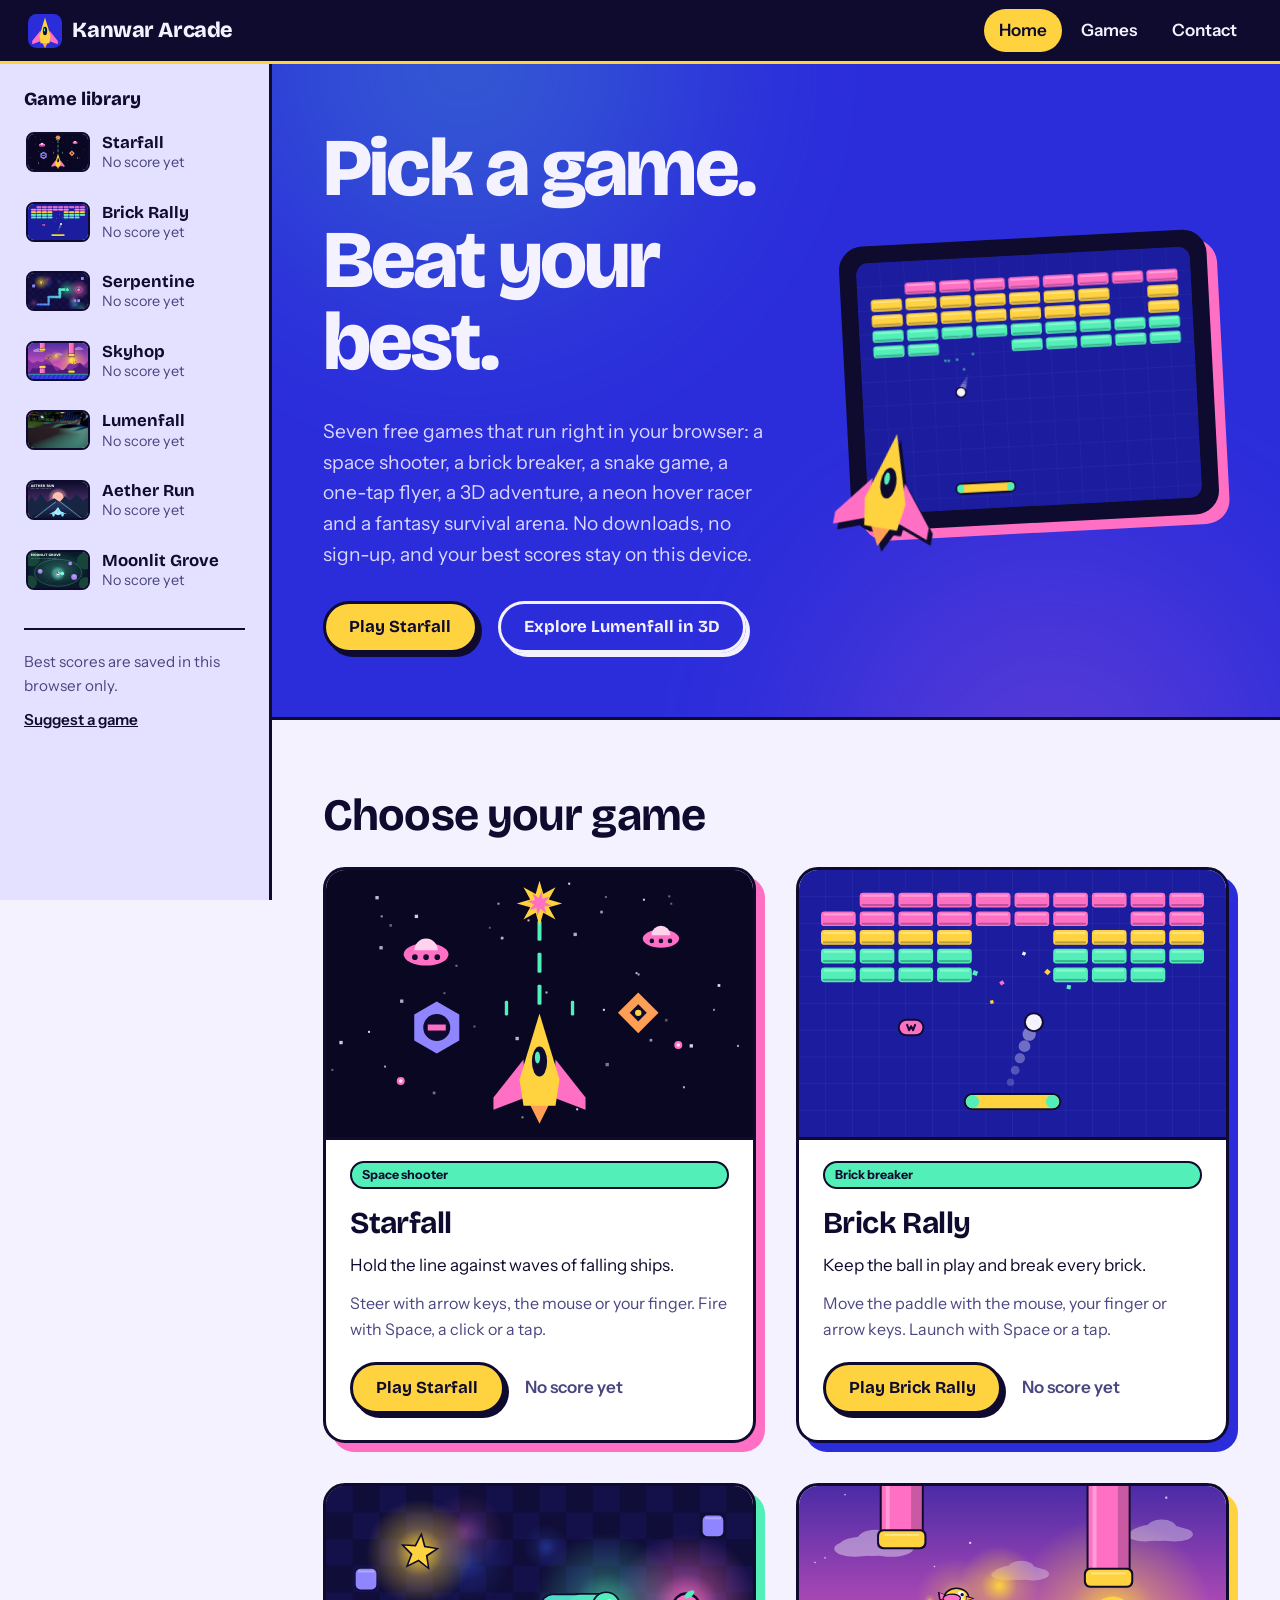
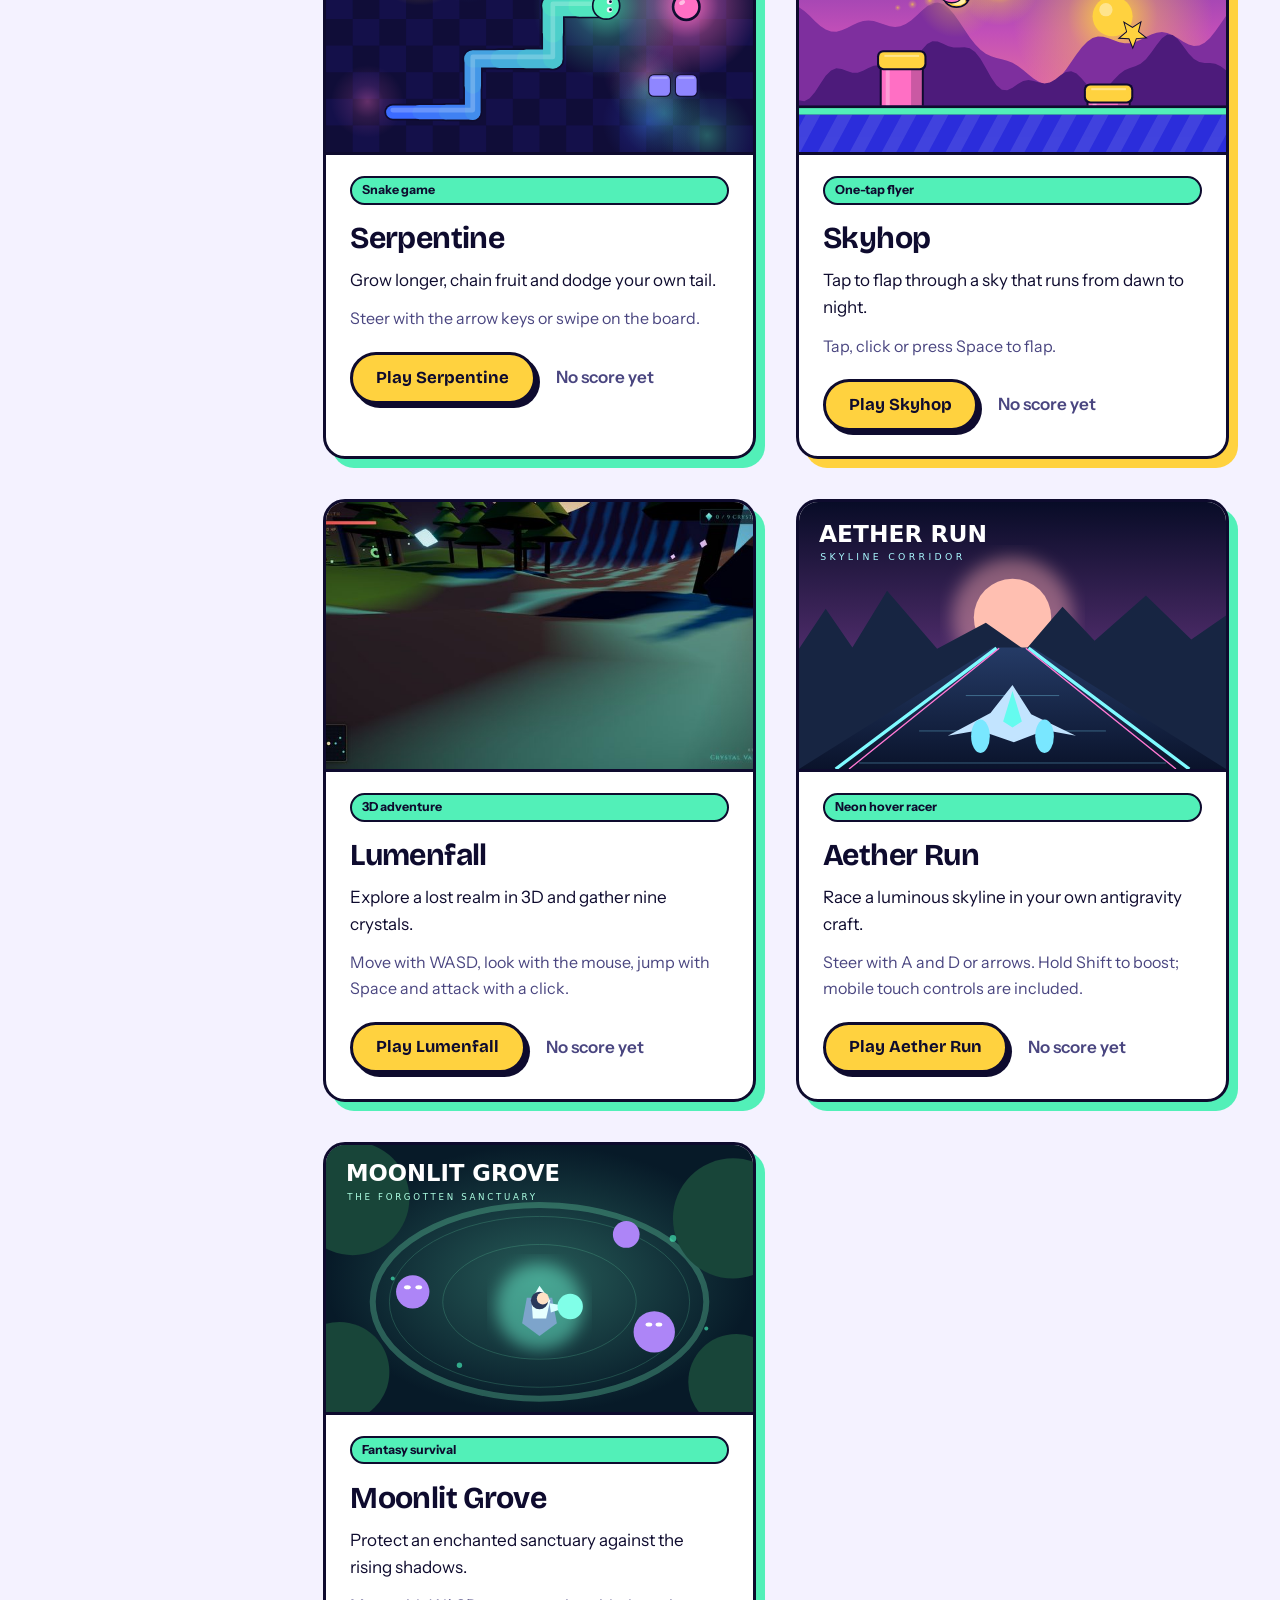
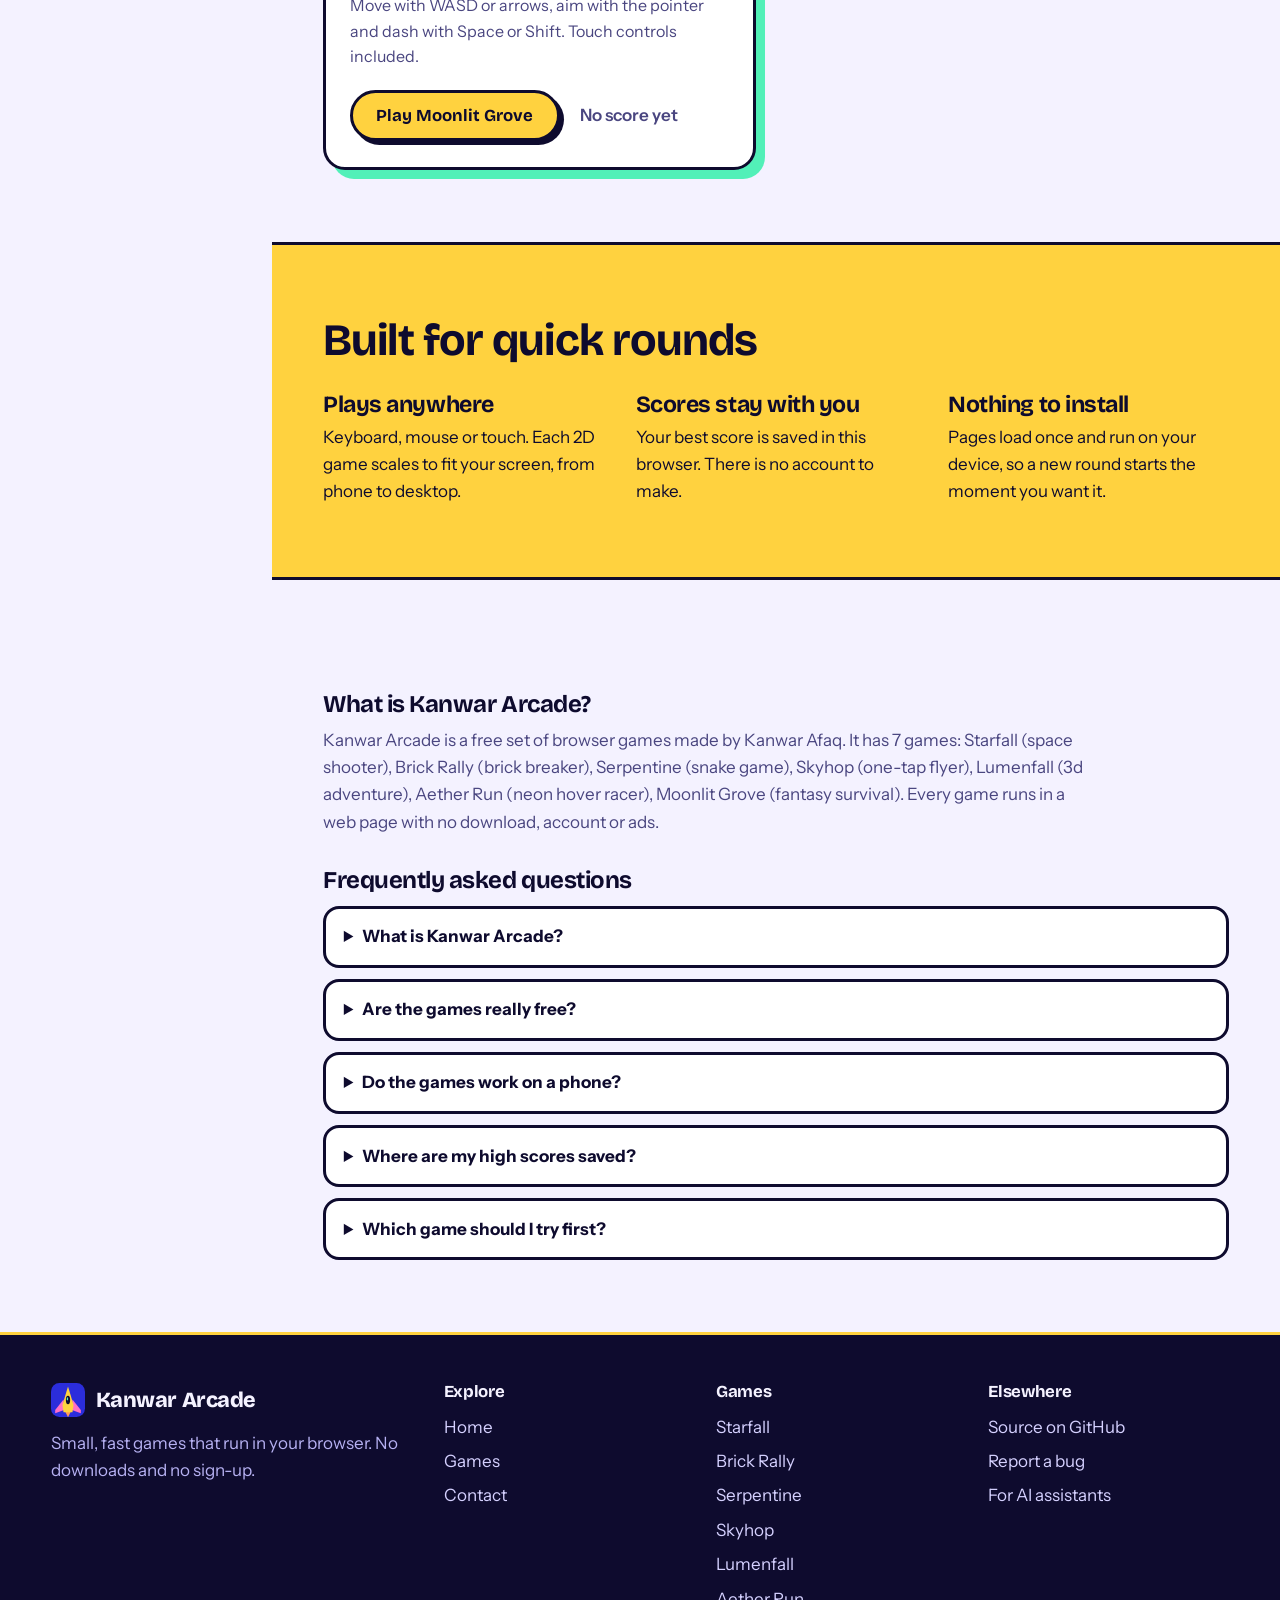
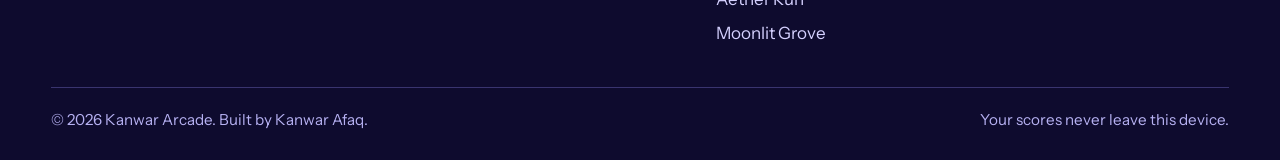
==== commit e1d4fa22: "build: regenerate seven-game arcade pages and discovery assets" ====
--- a/index.html
+++ b/index.html
@@ -4,7 +4,7 @@
   <meta charset="utf-8">
   <meta name="viewport" content="width=device-width, initial-scale=1">
   <title>Kanwar Arcade: free browser games, no download</title>
-  <meta name="description" content="Play five free browser games: Starfall, Brick Rally, Serpentine, Skyhop and the 3D adventure Lumenfall. No downloads, no sign-up.">
+  <meta name="description" content="Play seven free browser games, including Aether Run, Moonlit Grove, Starfall and the 3D adventure Lumenfall. No downloads, no sign-up.">
   <meta name="robots" content="index, follow, max-image-preview:large, max-snippet:-1, max-video-preview:-1">
   <meta name="author" content="Kanwar Afaq">
   <meta name="theme-color" content="#0E0B2E">
@@ -14,14 +14,14 @@
   <meta property="og:locale" content="en_US">
   <meta property="og:url" content="https://games-psi-ashy.vercel.app/">
   <meta property="og:title" content="Kanwar Arcade: free browser games, no download">
-  <meta property="og:description" content="Play five free browser games: Starfall, Brick Rally, Serpentine, Skyhop and the 3D adventure Lumenfall. No downloads, no sign-up.">
+  <meta property="og:description" content="Play seven free browser games, including Aether Run, Moonlit Grove, Starfall and the 3D adventure Lumenfall. No downloads, no sign-up.">
   <meta property="og:image" content="https://games-psi-ashy.vercel.app/assets/img/og-home.png">
   <meta property="og:image:width" content="1200">
   <meta property="og:image:height" content="630">
   <meta property="og:image:type" content="image/png">
   <meta name="twitter:card" content="summary_large_image">
   <meta name="twitter:title" content="Kanwar Arcade: free browser games, no download">
-  <meta name="twitter:description" content="Play five free browser games: Starfall, Brick Rally, Serpentine, Skyhop and the 3D adventure Lumenfall. No downloads, no sign-up.">
+  <meta name="twitter:description" content="Play seven free browser games, including Aether Run, Moonlit Grove, Starfall and the 3D adventure Lumenfall. No downloads, no sign-up.">
   <meta name="twitter:image" content="https://games-psi-ashy.vercel.app/assets/img/og-home.png">
   <link rel="icon" href="assets/img/favicon.svg" type="image/svg+xml">
   <link rel="icon" href="assets/img/favicon-48.png" type="image/png" sizes="48x48">
@@ -31,7 +31,7 @@
   <link rel="preconnect" href="https://fonts.gstatic.com" crossorigin>
   <link href="https://fonts.googleapis.com/css2?family=Bricolage+Grotesque:opsz,wght@12..96,600..800&family=Instrument+Sans:wght@400;500;600;700&display=swap" rel="stylesheet">
   <link rel="stylesheet" href="assets/css/site.css?v=fae77452">
-  <script type="application/ld+json">{"@context":"https://schema.org","@graph":[{"@type":"Organization","@id":"https://games-psi-ashy.vercel.app/#org","name":"Kanwar Arcade","url":"https://games-psi-ashy.vercel.app/","logo":"https://games-psi-ashy.vercel.app/assets/img/icon-512.png","founder":{"@type":"Person","name":"Kanwar Afaq"},"sameAs":["https://github.com/KanwarAfaq/games"]},{"@type":"WebSite","@id":"https://games-psi-ashy.vercel.app/#website","url":"https://games-psi-ashy.vercel.app/","name":"Kanwar Arcade","description":"Free browser games: Starfall, Brick Rally, Serpentine, Skyhop and Lumenfall.","inLanguage":"en","publisher":{"@id":"https://games-psi-ashy.vercel.app/#org"}},{"@type":"CollectionPage","@id":"https://games-psi-ashy.vercel.app/#page","url":"https://games-psi-ashy.vercel.app/","name":"Kanwar Arcade: free browser games","isPartOf":{"@id":"https://games-psi-ashy.vercel.app/#website"},"primaryImageOfPage":"https://games-psi-ashy.vercel.app/assets/img/og-home.png","speakable":{"@type":"SpeakableSpecification","cssSelector":["#hero-title",".hero__lede","#about-title + p"]}},{"@type":"ItemList","name":"Games","itemListElement":[{"@type":"ListItem","position":1,"url":"https://games-psi-ashy.vercel.app/games/starfall.html","name":"Starfall"},{"@type":"ListItem","position":2,"url":"https://games-psi-ashy.vercel.app/games/brick-rally.html","name":"Brick Rally"},{"@type":"ListItem","position":3,"url":"https://games-psi-ashy.vercel.app/games/serpentine.html","name":"Serpentine"},{"@type":"ListItem","position":4,"url":"https://games-psi-ashy.vercel.app/games/skyhop.html","name":"Skyhop"},{"@type":"ListItem","position":5,"url":"https://games-psi-ashy.vercel.app/games/lumenfall.html","name":"Lumenfall"}]},{"@type":"FAQPage","mainEntity":[{"@type":"Question","name":"What is Kanwar Arcade?","acceptedAnswer":{"@type":"Answer","text":"Kanwar Arcade is a free collection of five browser games: Starfall, Brick Rally, Serpentine, Skyhop and Lumenfall. They run on any modern device with no download, no account and no ads."}},{"@type":"Question","name":"Are the games really free?","acceptedAnswer":{"@type":"Answer","text":"Yes. Every game is free, there are no in-app purchases and nothing to install."}},{"@type":"Question","name":"Do the games work on a phone?","acceptedAnswer":{"@type":"Answer","text":"Starfall, Brick Rally, Serpentine and Skyhop work with touch as well as keyboard and mouse. Lumenfall is a 3D game that needs a keyboard and mouse, so it is best on a desktop or laptop."}},{"@type":"Question","name":"Where are my high scores saved?","acceptedAnswer":{"@type":"Answer","text":"Best scores are saved in your own browser with local storage. They never leave your device and there is no account to make."}},{"@type":"Question","name":"Which game should I try first?","acceptedAnswer":{"@type":"Answer","text":"Try Starfall for fast action, Skyhop for a one-tap challenge, Serpentine for a classic with a twist, and Lumenfall for a 3D adventure."}}]}]}</script>
+  <script type="application/ld+json">{"@context":"https://schema.org","@graph":[{"@type":"Organization","@id":"https://games-psi-ashy.vercel.app/#org","name":"Kanwar Arcade","url":"https://games-psi-ashy.vercel.app/","logo":"https://games-psi-ashy.vercel.app/assets/img/icon-512.png","founder":{"@type":"Person","name":"Kanwar Afaq"},"sameAs":["https://github.com/KanwarAfaq/games"]},{"@type":"WebSite","@id":"https://games-psi-ashy.vercel.app/#website","url":"https://games-psi-ashy.vercel.app/","name":"Kanwar Arcade","description":"Free browser games: Starfall, Brick Rally, Serpentine, Skyhop, Lumenfall, Aether Run and Moonlit Grove.","inLanguage":"en","publisher":{"@id":"https://games-psi-ashy.vercel.app/#org"}},{"@type":"CollectionPage","@id":"https://games-psi-ashy.vercel.app/#page","url":"https://games-psi-ashy.vercel.app/","name":"Kanwar Arcade: free browser games","isPartOf":{"@id":"https://games-psi-ashy.vercel.app/#website"},"primaryImageOfPage":"https://games-psi-ashy.vercel.app/assets/img/og-home.png","speakable":{"@type":"SpeakableSpecification","cssSelector":["#hero-title",".hero__lede","#about-title + p"]}},{"@type":"ItemList","name":"Games","itemListElement":[{"@type":"ListItem","position":1,"url":"https://games-psi-ashy.vercel.app/games/starfall.html","name":"Starfall"},{"@type":"ListItem","position":2,"url":"https://games-psi-ashy.vercel.app/games/brick-rally.html","name":"Brick Rally"},{"@type":"ListItem","position":3,"url":"https://games-psi-ashy.vercel.app/games/serpentine.html","name":"Serpentine"},{"@type":"ListItem","position":4,"url":"https://games-psi-ashy.vercel.app/games/skyhop.html","name":"Skyhop"},{"@type":"ListItem","position":5,"url":"https://games-psi-ashy.vercel.app/games/lumenfall.html","name":"Lumenfall"},{"@type":"ListItem","position":6,"url":"https://games-psi-ashy.vercel.app/games/aether-run.html","name":"Aether Run"},{"@type":"ListItem","position":7,"url":"https://games-psi-ashy.vercel.app/games/moonlit-grove.html","name":"Moonlit Grove"}]},{"@type":"FAQPage","mainEntity":[{"@type":"Question","name":"What is Kanwar Arcade?","acceptedAnswer":{"@type":"Answer","text":"Kanwar Arcade is a free collection of seven browser games: Starfall, Brick Rally, Serpentine, Skyhop, Lumenfall, Aether Run and Moonlit Grove. They run on any modern device with no download, no account and no ads."}},{"@type":"Question","name":"Are the games really free?","acceptedAnswer":{"@type":"Answer","text":"Yes. Every game is free, there are no in-app purchases and nothing to install."}},{"@type":"Question","name":"Do the games work on a phone?","acceptedAnswer":{"@type":"Answer","text":"Starfall, Brick Rally, Serpentine, Skyhop, Aether Run and Moonlit Grove work with touch as well as keyboard and mouse. Lumenfall is a 3D game that needs a keyboard and mouse, so it is best on a desktop or laptop."}},{"@type":"Question","name":"Where are my high scores saved?","acceptedAnswer":{"@type":"Answer","text":"Best scores are saved in your own browser with local storage. They never leave your device and there is no account to make."}},{"@type":"Question","name":"Which game should I try first?","acceptedAnswer":{"@type":"Answer","text":"Try Aether Run for neon racing, Moonlit Grove for magical survival, Starfall for action, and Lumenfall for 3D adventure."}}]}]}</script>
 </head>
 <body>
   <a class="skip-link" href="#main">Skip to content</a>
@@ -107,6 +107,24 @@
             </span>
           </a>
         </li>
+        <li>
+          <a class="lib-item" href="games/aether-run.html">
+            <img class="lib-item__thumb" src="assets/img/thumb-aether-run.svg" alt="" width="64" height="40">
+            <span class="lib-item__text">
+              <span class="lib-item__name">Aether Run</span>
+              <span class="lib-item__best" data-best="aether-run">No score yet</span>
+            </span>
+          </a>
+        </li>
+        <li>
+          <a class="lib-item" href="games/moonlit-grove.html">
+            <img class="lib-item__thumb" src="assets/img/thumb-moonlit-grove.svg" alt="" width="64" height="40">
+            <span class="lib-item__text">
+              <span class="lib-item__name">Moonlit Grove</span>
+              <span class="lib-item__best" data-best="moonlit-grove">No score yet</span>
+            </span>
+          </a>
+        </li>
       </ul>
       <div class="sidebar__foot">
         <p>Best scores are saved in this browser only.</p>
@@ -123,7 +141,7 @@
               <span class="hero__line"><span>Pick a game.</span></span>
               <span class="hero__line"><span>Beat your best.</span></span>
             </h1>
-            <p class="hero__lede">Five free games that run right in your browser: a space shooter, a brick breaker, a snake game, a one-tap flyer and a 3D adventure. No downloads, no sign-up, and your best scores stay on this device.</p>
+            <p class="hero__lede">Seven free games that run right in your browser: a space shooter, a brick breaker, a snake game, a one-tap flyer, a 3D adventure, a neon hover racer and a fantasy survival arena. No downloads, no sign-up, and your best scores stay on this device.</p>
             <div class="hero__actions">
               <a class="btn" href="games/starfall.html">Play Starfall</a>
               <a class="btn btn--ghost" href="games/lumenfall.html">Explore Lumenfall in 3D</a>
@@ -217,6 +235,36 @@
             <div class="game-card__foot">
               <a class="btn" href="games/lumenfall.html">Play Lumenfall</a>
               <span class="best" data-best="lumenfall" data-prefix="Your best: ">Collect nine crystals</span>
+            </div>
+          </div>
+        </article>
+        <article class="game-card" style="--accent: var(--mint)">
+          <a class="game-card__media" href="games/aether-run.html" tabindex="-1" aria-hidden="true">
+            <img src="assets/img/thumb-aether-run.svg" alt="" width="640" height="400" loading="lazy">
+          </a>
+          <div class="game-card__body">
+            <span class="tag">Neon hover racer</span>
+            <h3><a href="games/aether-run.html">Aether Run</a></h3>
+            <p>Race a luminous skyline in your own antigravity craft.</p>
+            <p class="game-card__controls">Steer with A and D or arrows. Hold Shift to boost; mobile touch controls are included.</p>
+            <div class="game-card__foot">
+              <a class="btn" href="games/aether-run.html">Play Aether Run</a>
+              <span class="best" data-best="aether-run" data-prefix="Your best: ">No score yet</span>
+            </div>
+          </div>
+        </article>
+        <article class="game-card" style="--accent: var(--mint)">
+          <a class="game-card__media" href="games/moonlit-grove.html" tabindex="-1" aria-hidden="true">
+            <img src="assets/img/thumb-moonlit-grove.svg" alt="" width="640" height="400" loading="lazy">
+          </a>
+          <div class="game-card__body">
+            <span class="tag">Fantasy survival</span>
+            <h3><a href="games/moonlit-grove.html">Moonlit Grove</a></h3>
+            <p>Protect an enchanted sanctuary against the rising shadows.</p>
+            <p class="game-card__controls">Move with WASD or arrows, aim with the pointer and dash with Space or Shift. Touch controls included.</p>
+            <div class="game-card__foot">
+              <a class="btn" href="games/moonlit-grove.html">Play Moonlit Grove</a>
+              <span class="best" data-best="moonlit-grove" data-prefix="Your best: ">No score yet</span>
             </div>
           </div>
         </article>
@@ -248,15 +296,15 @@
         <div class="container">
           <div class="answer">
             <h2 id="about-title">What is Kanwar Arcade?</h2>
-            <p>Kanwar Arcade is a free set of browser games made by Kanwar Afaq. It has 5 games: Starfall (space shooter), Brick Rally (brick breaker), Serpentine (snake game), Skyhop (one-tap flyer), Lumenfall (3d adventure). Every game runs in a web page with no download, account or ads.</p>
+            <p>Kanwar Arcade is a free set of browser games made by Kanwar Afaq. It has 7 games: Starfall (space shooter), Brick Rally (brick breaker), Serpentine (snake game), Skyhop (one-tap flyer), Lumenfall (3d adventure), Aether Run (neon hover racer), Moonlit Grove (fantasy survival). Every game runs in a web page with no download, account or ads.</p>
           </div>
           <section class="faq" aria-labelledby="faq-title">
           <h2 id="faq-title">Frequently asked questions</h2>
-          <details><summary>What is Kanwar Arcade?</summary><p>Kanwar Arcade is a free collection of five browser games: Starfall, Brick Rally, Serpentine, Skyhop and Lumenfall. They run on any modern device with no download, no account and no ads.</p></details>
+          <details><summary>What is Kanwar Arcade?</summary><p>Kanwar Arcade is a free collection of seven browser games: Starfall, Brick Rally, Serpentine, Skyhop, Lumenfall, Aether Run and Moonlit Grove. They run on any modern device with no download, no account and no ads.</p></details>
           <details><summary>Are the games really free?</summary><p>Yes. Every game is free, there are no in-app purchases and nothing to install.</p></details>
-          <details><summary>Do the games work on a phone?</summary><p>Starfall, Brick Rally, Serpentine and Skyhop work with touch as well as keyboard and mouse. Lumenfall is a 3D game that needs a keyboard and mouse, so it is best on a desktop or laptop.</p></details>
+          <details><summary>Do the games work on a phone?</summary><p>Starfall, Brick Rally, Serpentine, Skyhop, Aether Run and Moonlit Grove work with touch as well as keyboard and mouse. Lumenfall is a 3D game that needs a keyboard and mouse, so it is best on a desktop or laptop.</p></details>
           <details><summary>Where are my high scores saved?</summary><p>Best scores are saved in your own browser with local storage. They never leave your device and there is no account to make.</p></details>
-          <details><summary>Which game should I try first?</summary><p>Try Starfall for fast action, Skyhop for a one-tap challenge, Serpentine for a classic with a twist, and Lumenfall for a 3D adventure.</p></details>
+          <details><summary>Which game should I try first?</summary><p>Try Aether Run for neon racing, Moonlit Grove for magical survival, Starfall for action, and Lumenfall for 3D adventure.</p></details>
         </section>
         </div>
       </section>
@@ -290,6 +338,8 @@
             <li><a href="games/serpentine.html">Serpentine</a></li>
             <li><a href="games/skyhop.html">Skyhop</a></li>
             <li><a href="games/lumenfall.html">Lumenfall</a></li>
+            <li><a href="games/aether-run.html">Aether Run</a></li>
+            <li><a href="games/moonlit-grove.html">Moonlit Grove</a></li>
         </ul>
       </div>
       <div class="footer__col">
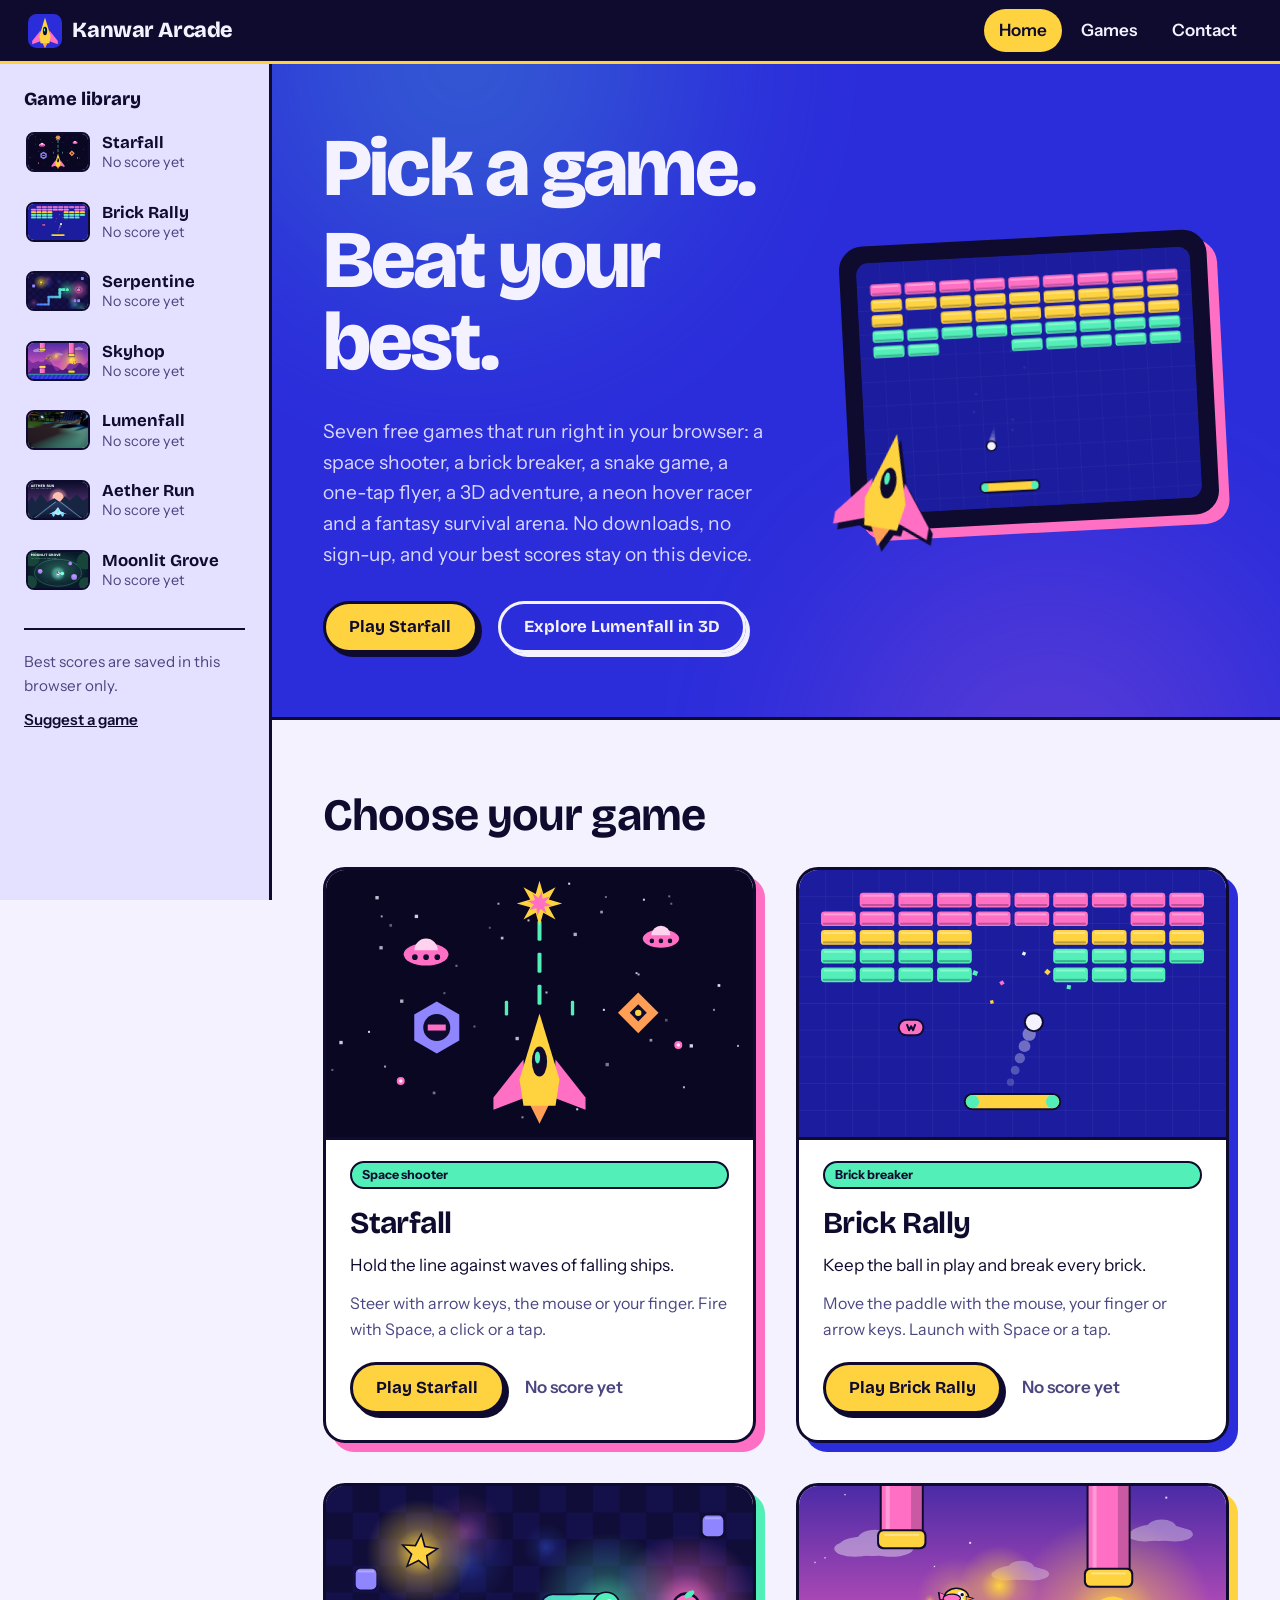
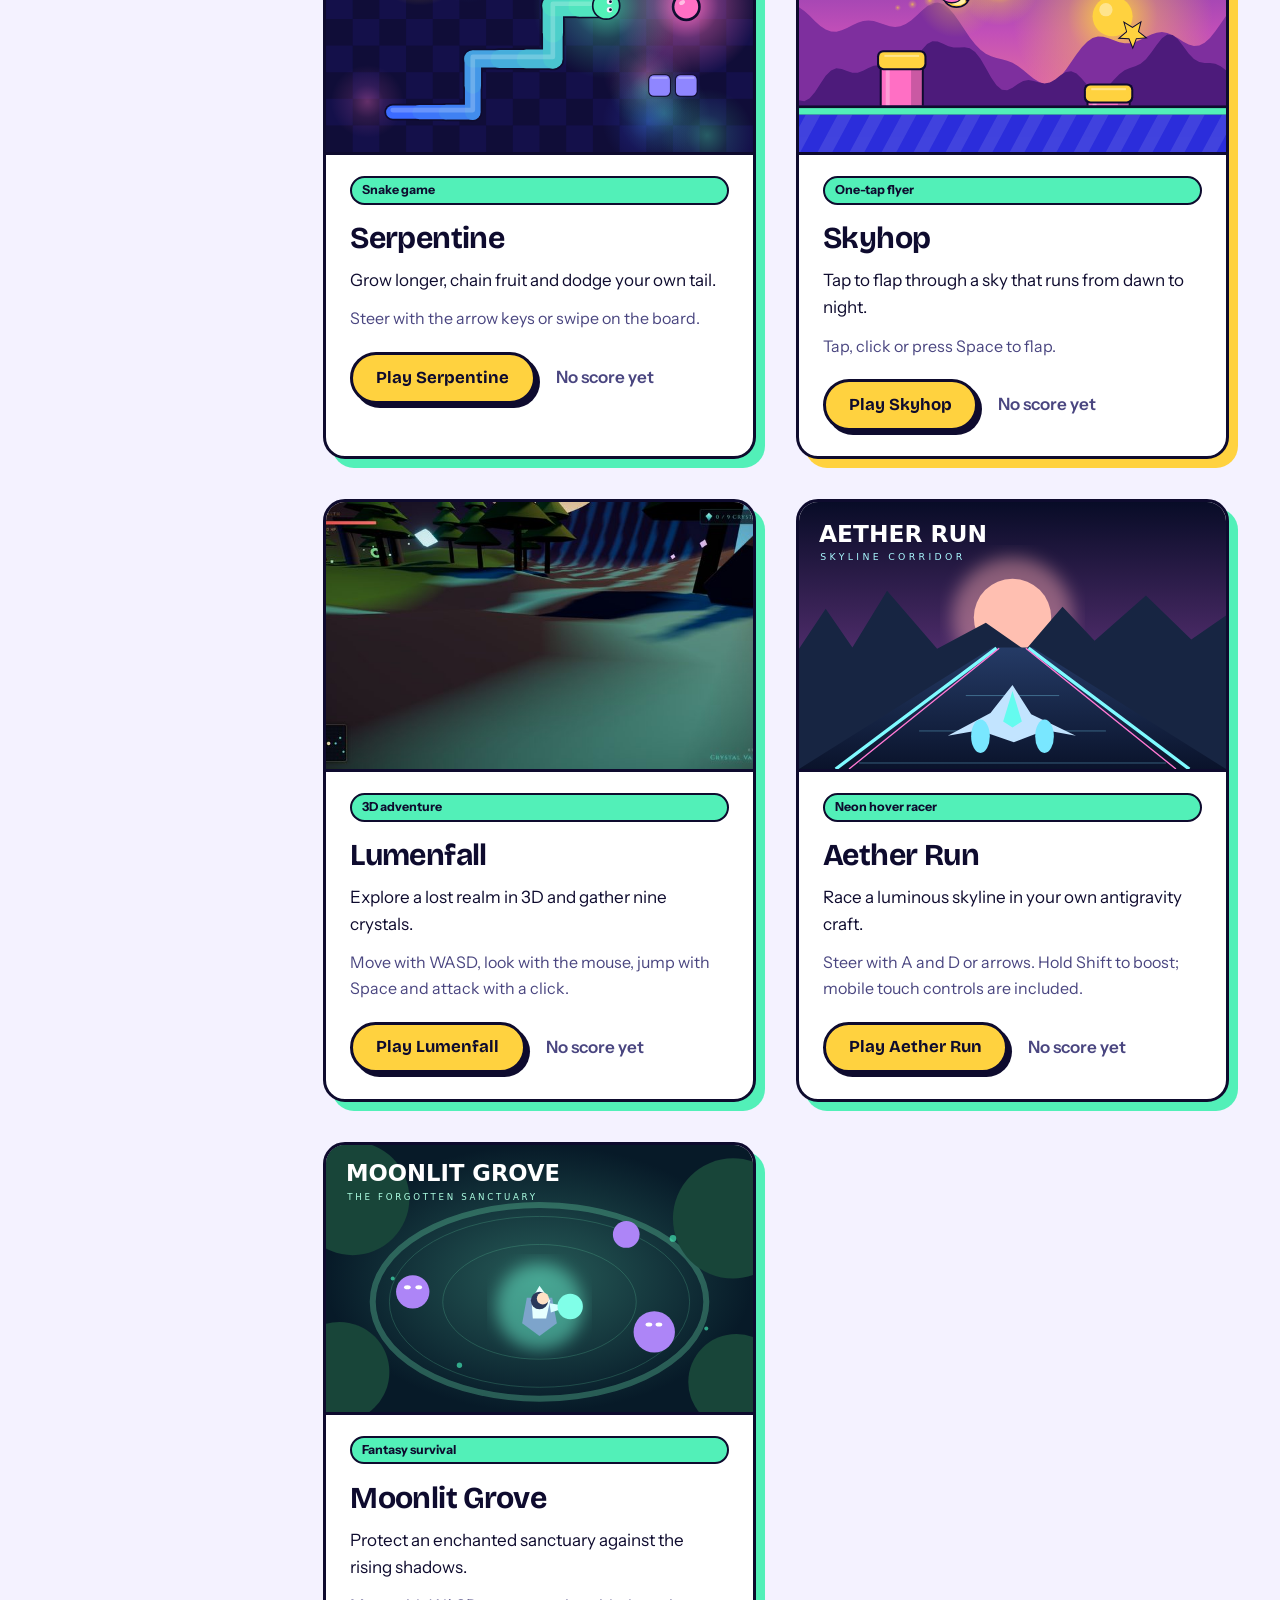
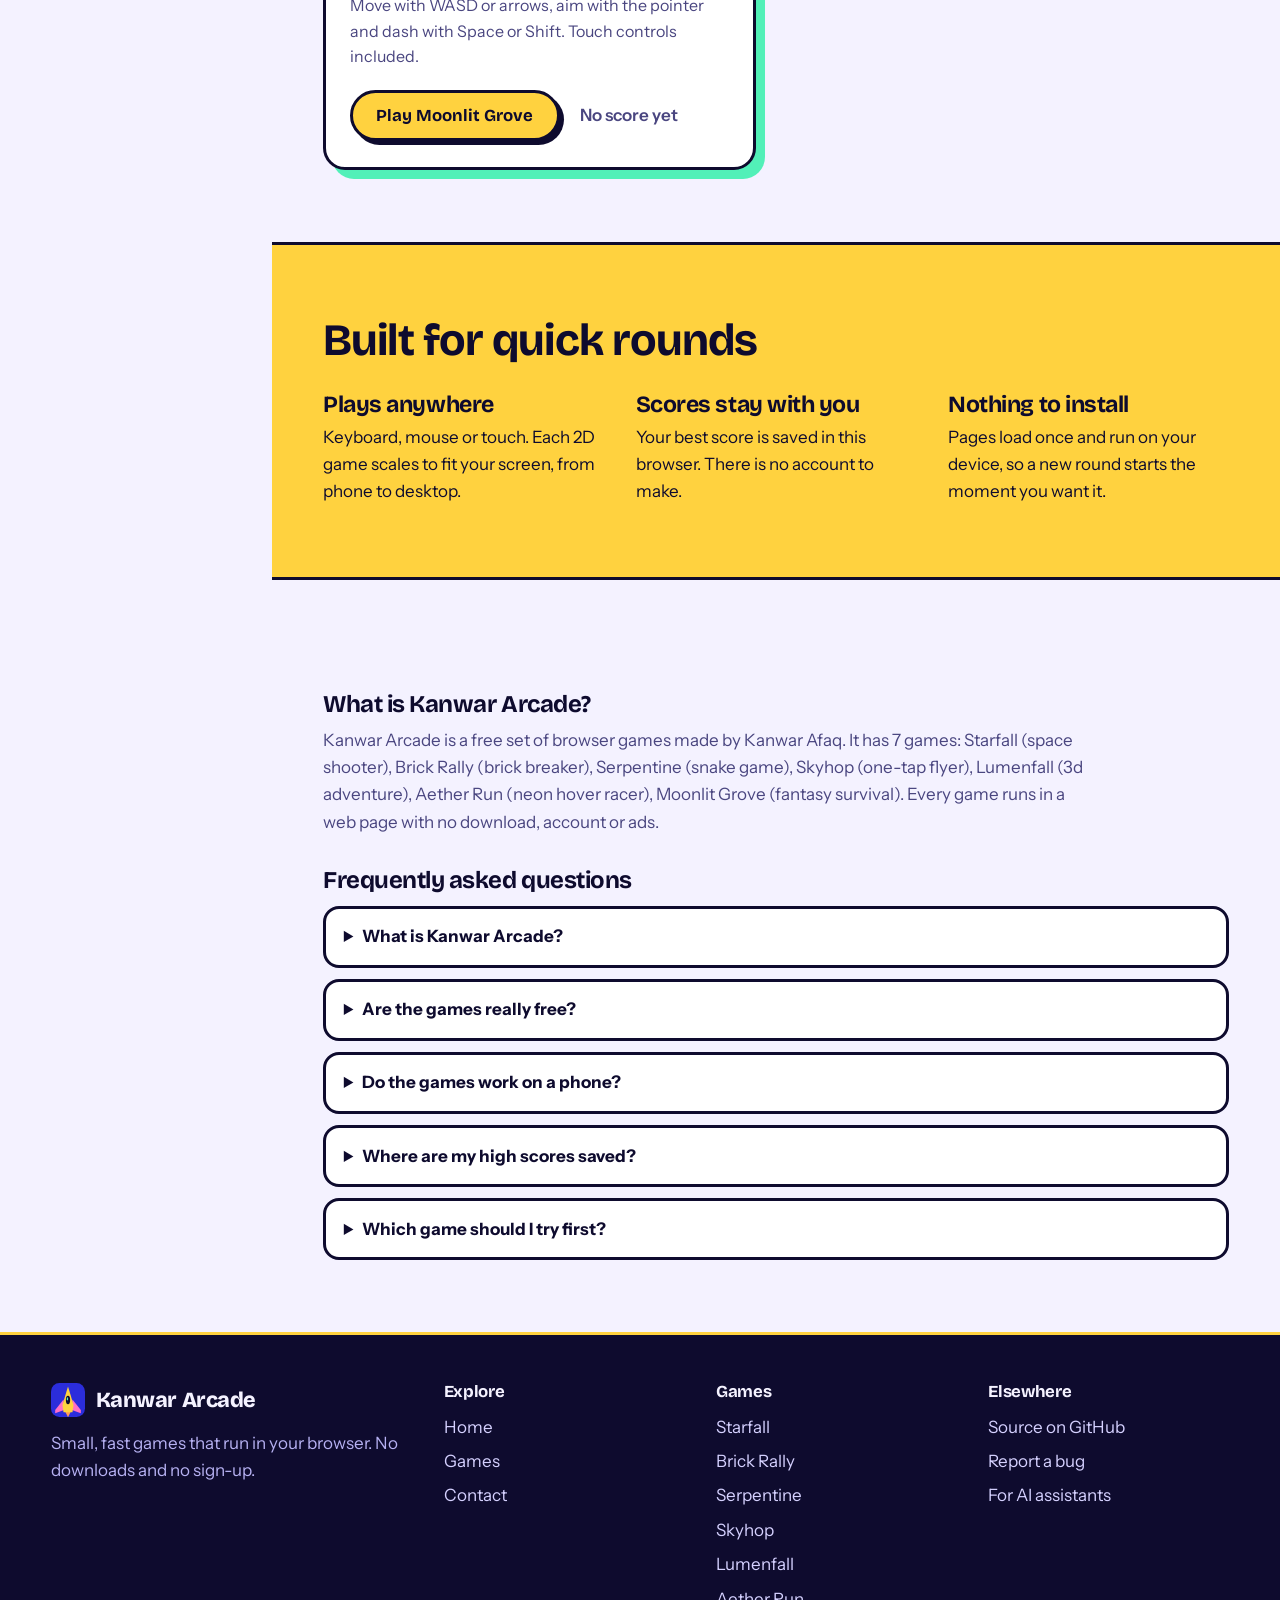
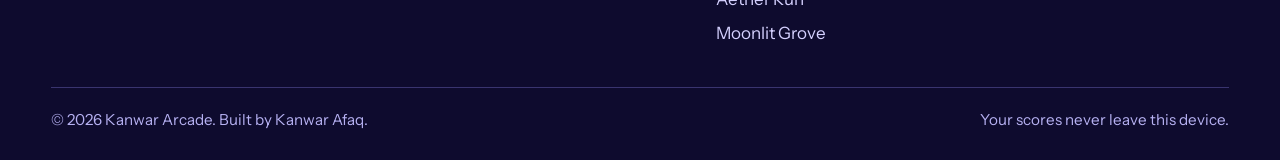
==== commit 5641185a: "build: regenerate seven-game arcade pages and discovery assets" ====
--- a/index.html
+++ b/index.html
@@ -357,7 +357,7 @@
     </div>
   </footer>
 
-  <script src="assets/js/site.js?v=08aed4f3" defer></script>
+  <script src="assets/js/site.js?v=4c17010a" defer></script>
   <script src="assets/js/hero.js?v=88f509bf" defer></script>
 </body>
 </html>
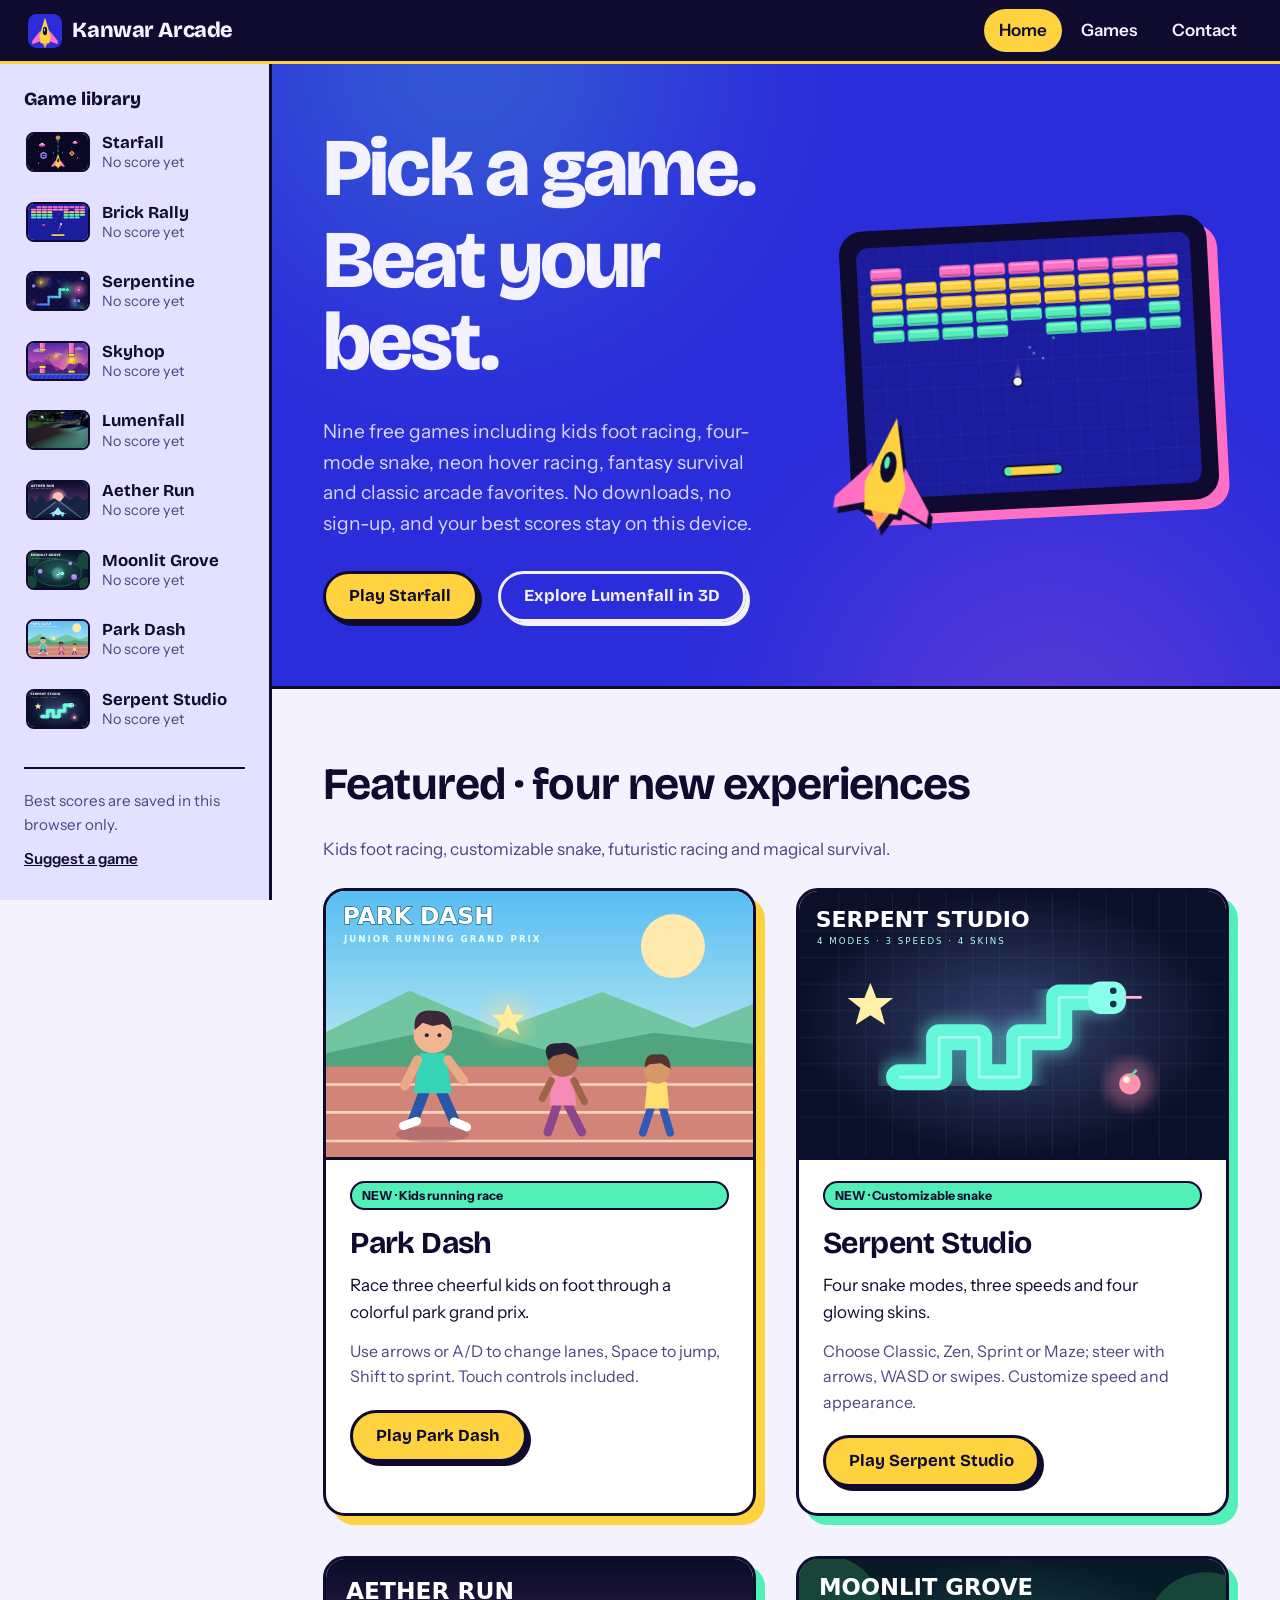
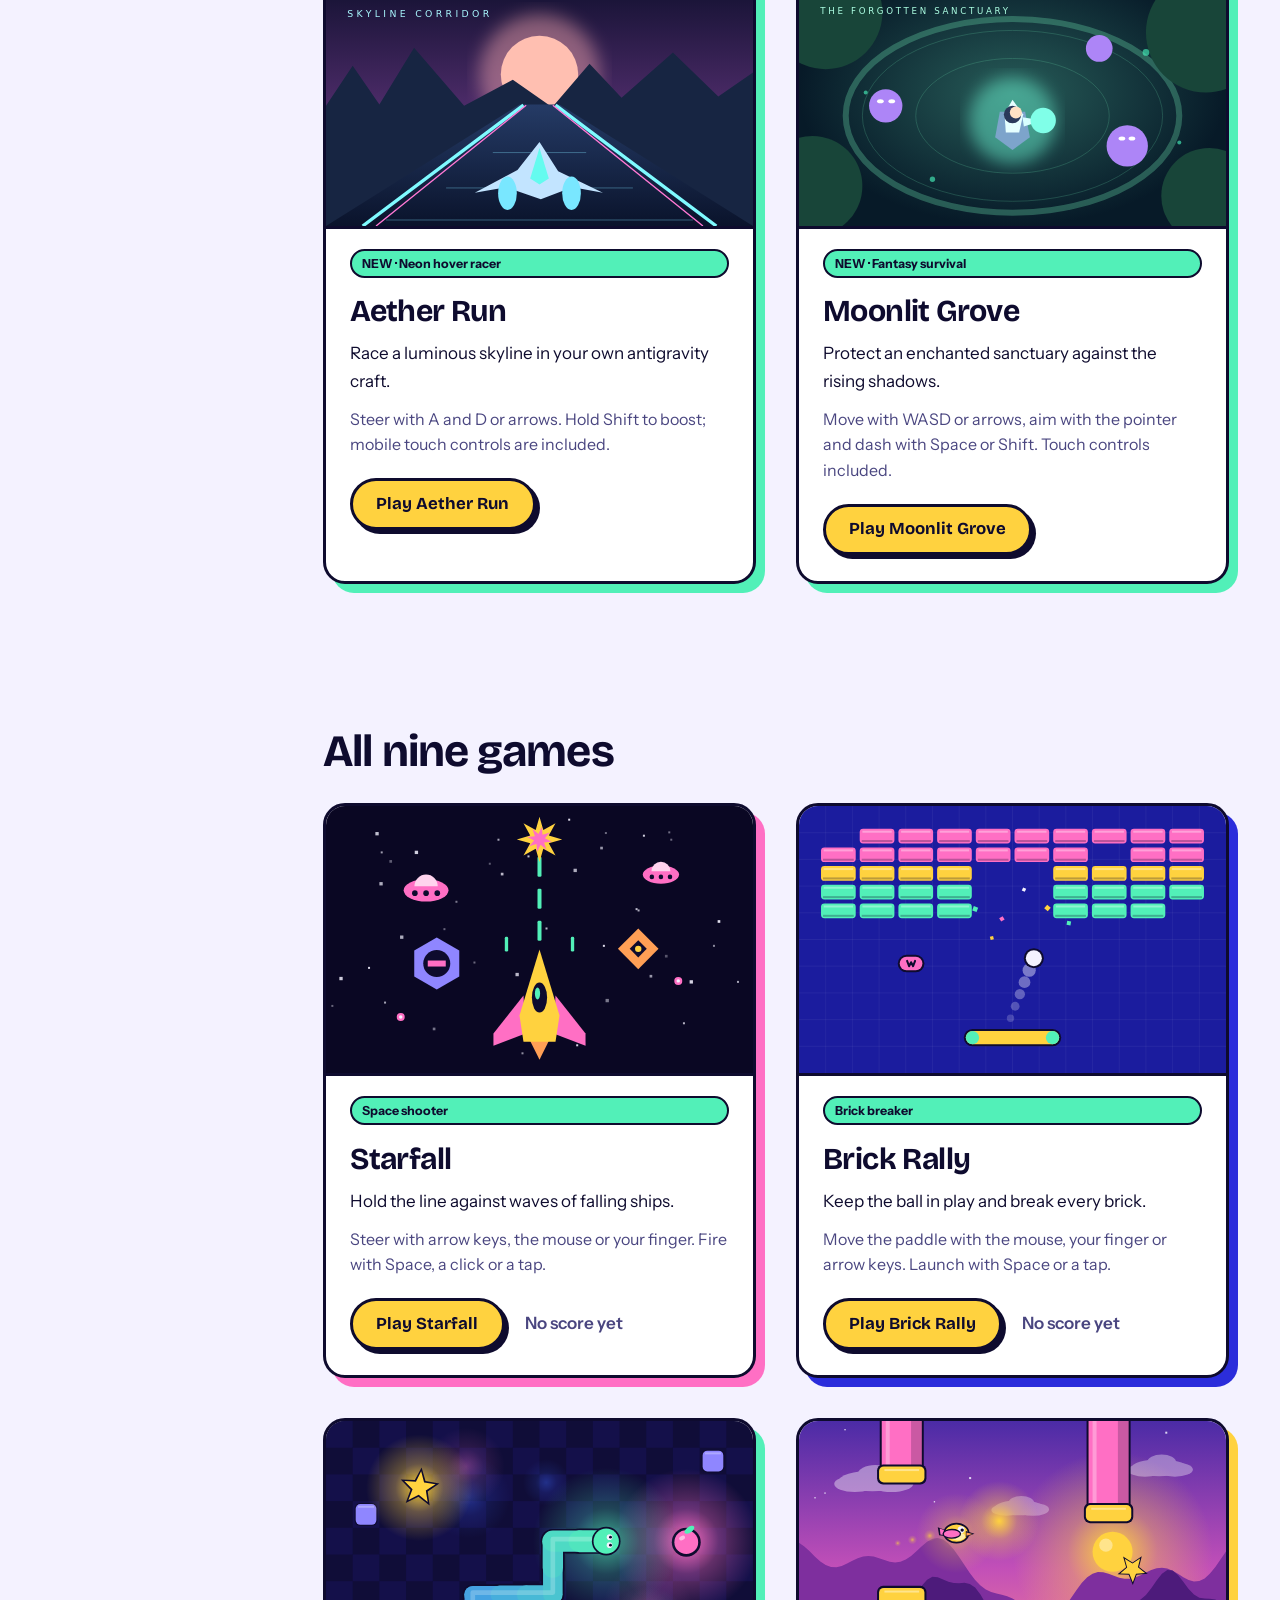
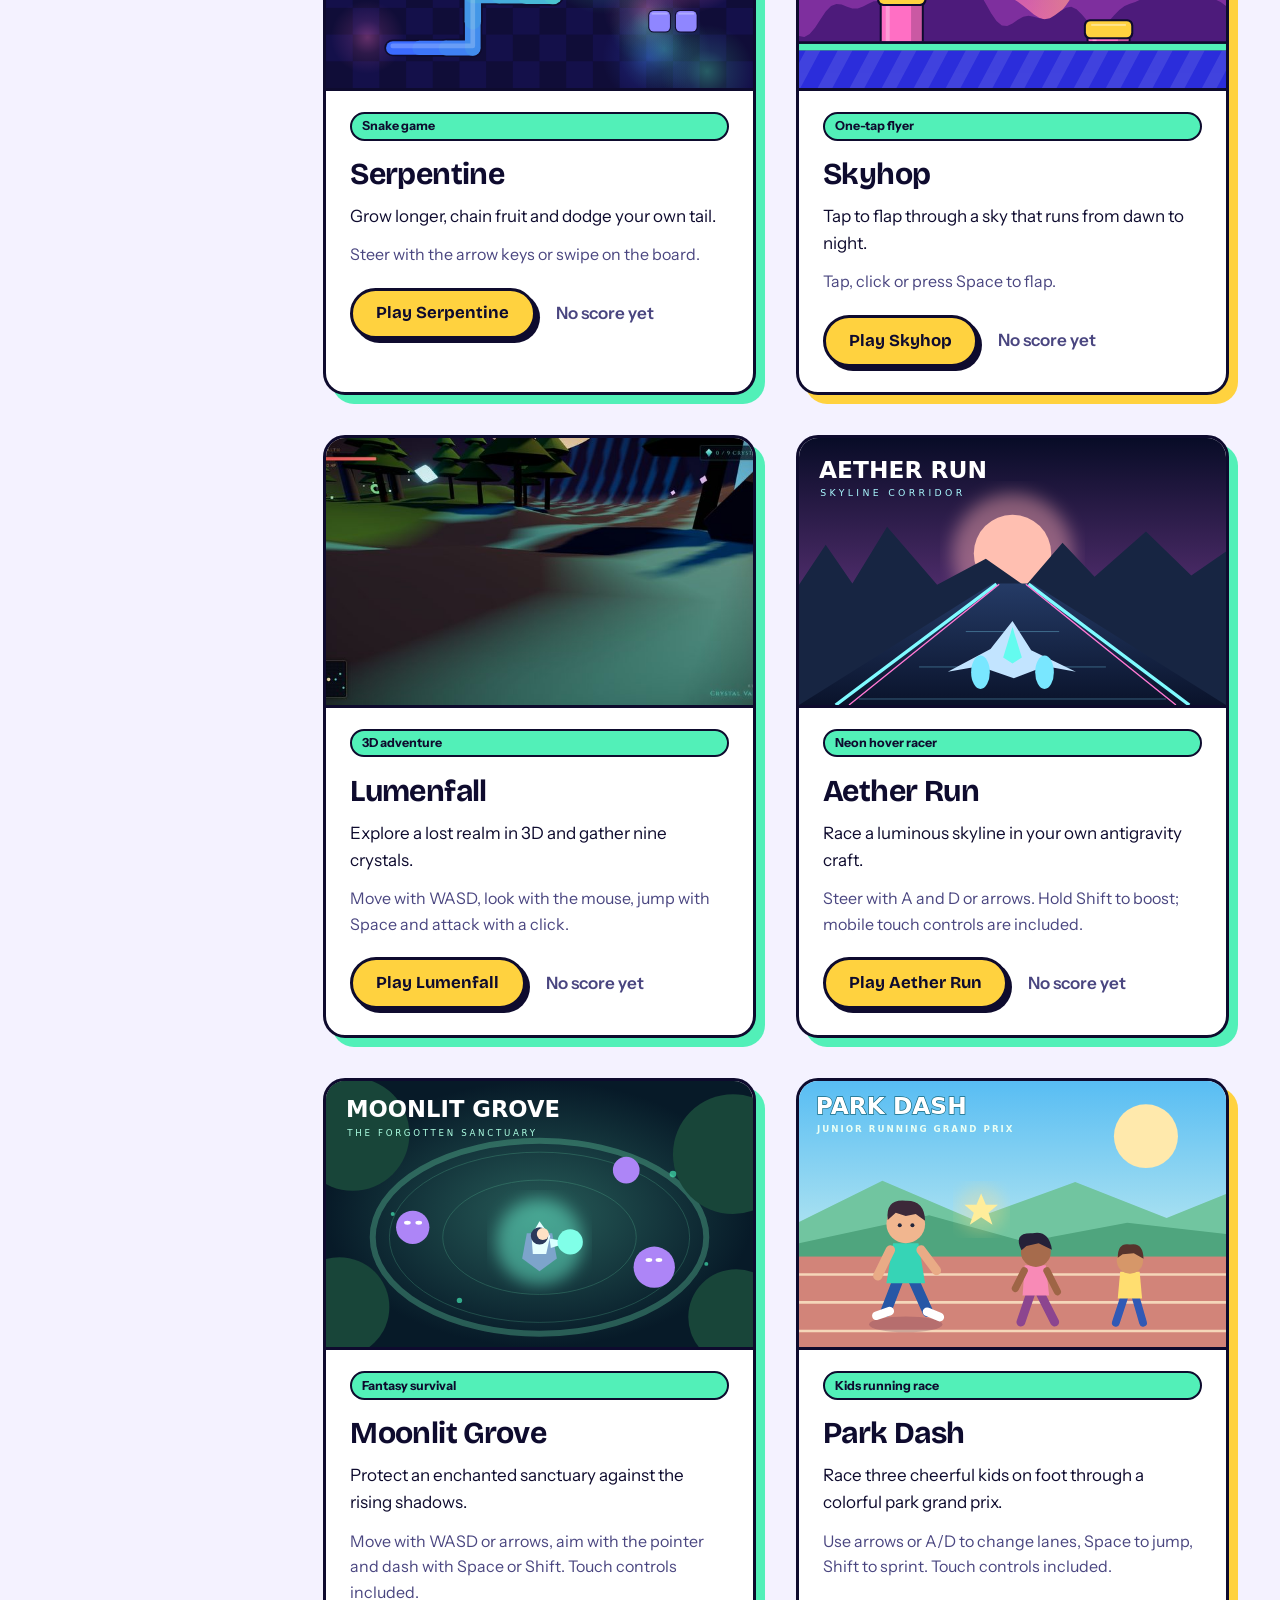
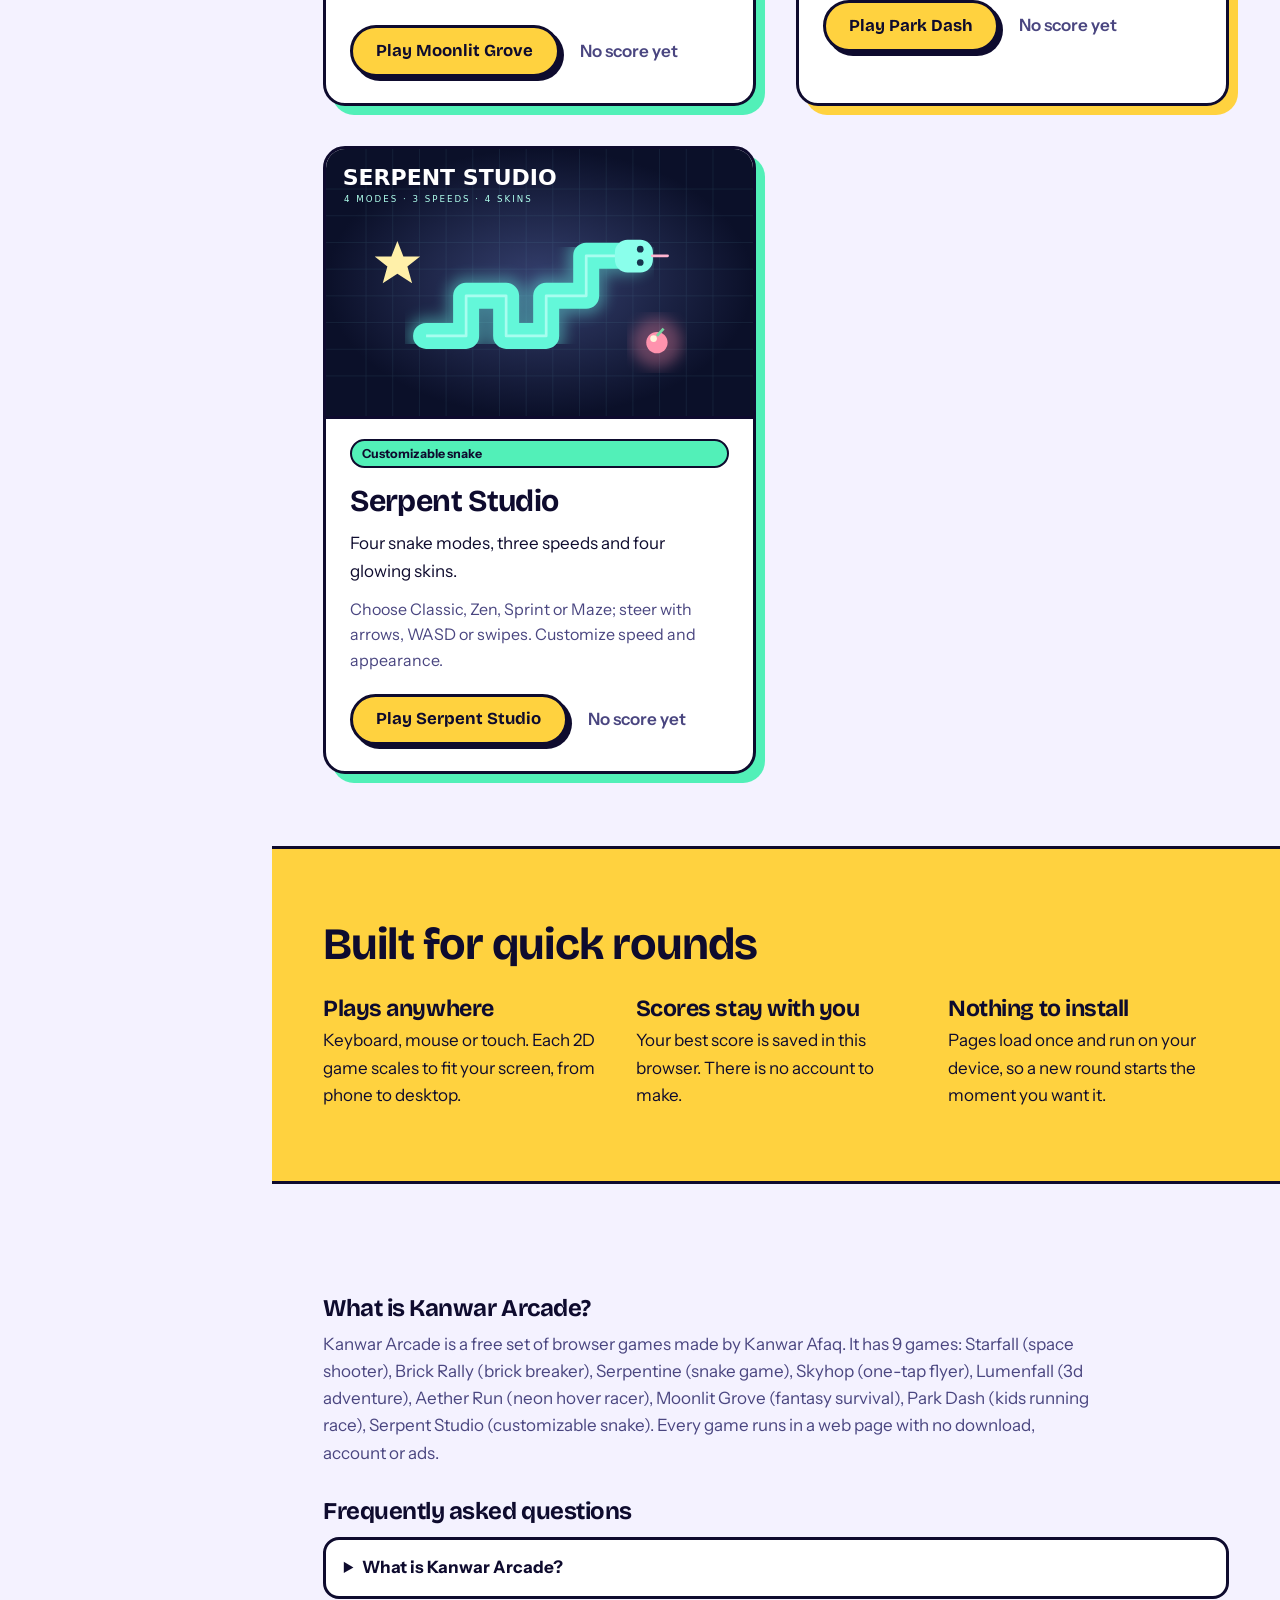
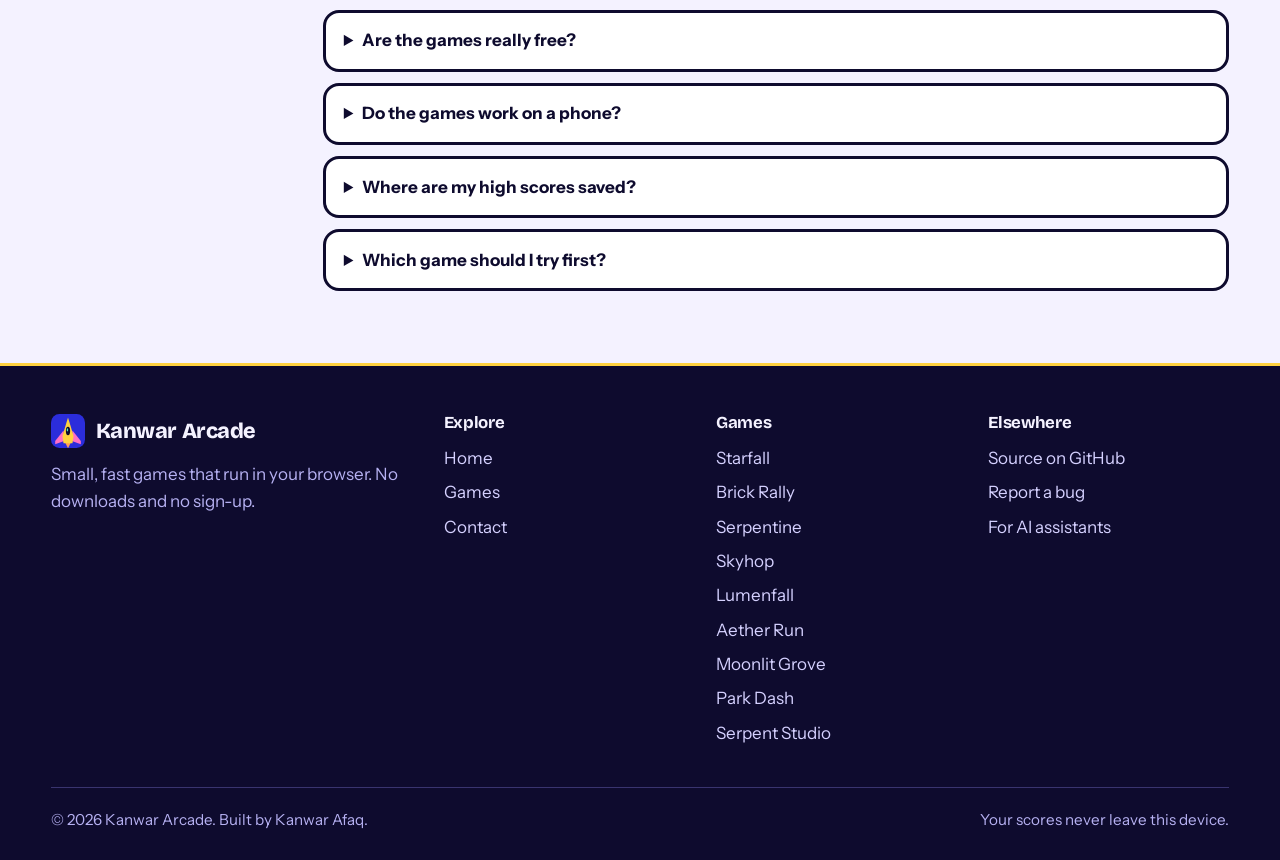
==== commit 1f7c119f: "build: regenerate nine-game arcade dashboard and discovery files" ====
--- a/index.html
+++ b/index.html
@@ -4,7 +4,7 @@
   <meta charset="utf-8">
   <meta name="viewport" content="width=device-width, initial-scale=1">
   <title>Kanwar Arcade: free browser games, no download</title>
-  <meta name="description" content="Play seven free browser games, including Aether Run, Moonlit Grove, Starfall and the 3D adventure Lumenfall. No downloads, no sign-up.">
+  <meta name="description" content="Play nine free browser games, including Park Dash, Serpent Studio, Aether Run, Moonlit Grove and more. No downloads.">
   <meta name="robots" content="index, follow, max-image-preview:large, max-snippet:-1, max-video-preview:-1">
   <meta name="author" content="Kanwar Afaq">
   <meta name="theme-color" content="#0E0B2E">
@@ -14,14 +14,14 @@
   <meta property="og:locale" content="en_US">
   <meta property="og:url" content="https://games-psi-ashy.vercel.app/">
   <meta property="og:title" content="Kanwar Arcade: free browser games, no download">
-  <meta property="og:description" content="Play seven free browser games, including Aether Run, Moonlit Grove, Starfall and the 3D adventure Lumenfall. No downloads, no sign-up.">
+  <meta property="og:description" content="Play nine free browser games, including Park Dash, Serpent Studio, Aether Run, Moonlit Grove and more. No downloads.">
   <meta property="og:image" content="https://games-psi-ashy.vercel.app/assets/img/og-home.png">
   <meta property="og:image:width" content="1200">
   <meta property="og:image:height" content="630">
   <meta property="og:image:type" content="image/png">
   <meta name="twitter:card" content="summary_large_image">
   <meta name="twitter:title" content="Kanwar Arcade: free browser games, no download">
-  <meta name="twitter:description" content="Play seven free browser games, including Aether Run, Moonlit Grove, Starfall and the 3D adventure Lumenfall. No downloads, no sign-up.">
+  <meta name="twitter:description" content="Play nine free browser games, including Park Dash, Serpent Studio, Aether Run, Moonlit Grove and more. No downloads.">
   <meta name="twitter:image" content="https://games-psi-ashy.vercel.app/assets/img/og-home.png">
   <link rel="icon" href="assets/img/favicon.svg" type="image/svg+xml">
   <link rel="icon" href="assets/img/favicon-48.png" type="image/png" sizes="48x48">
@@ -31,7 +31,7 @@
   <link rel="preconnect" href="https://fonts.gstatic.com" crossorigin>
   <link href="https://fonts.googleapis.com/css2?family=Bricolage+Grotesque:opsz,wght@12..96,600..800&family=Instrument+Sans:wght@400;500;600;700&display=swap" rel="stylesheet">
   <link rel="stylesheet" href="assets/css/site.css?v=fae77452">
-  <script type="application/ld+json">{"@context":"https://schema.org","@graph":[{"@type":"Organization","@id":"https://games-psi-ashy.vercel.app/#org","name":"Kanwar Arcade","url":"https://games-psi-ashy.vercel.app/","logo":"https://games-psi-ashy.vercel.app/assets/img/icon-512.png","founder":{"@type":"Person","name":"Kanwar Afaq"},"sameAs":["https://github.com/KanwarAfaq/games"]},{"@type":"WebSite","@id":"https://games-psi-ashy.vercel.app/#website","url":"https://games-psi-ashy.vercel.app/","name":"Kanwar Arcade","description":"Free browser games: Starfall, Brick Rally, Serpentine, Skyhop, Lumenfall, Aether Run and Moonlit Grove.","inLanguage":"en","publisher":{"@id":"https://games-psi-ashy.vercel.app/#org"}},{"@type":"CollectionPage","@id":"https://games-psi-ashy.vercel.app/#page","url":"https://games-psi-ashy.vercel.app/","name":"Kanwar Arcade: free browser games","isPartOf":{"@id":"https://games-psi-ashy.vercel.app/#website"},"primaryImageOfPage":"https://games-psi-ashy.vercel.app/assets/img/og-home.png","speakable":{"@type":"SpeakableSpecification","cssSelector":["#hero-title",".hero__lede","#about-title + p"]}},{"@type":"ItemList","name":"Games","itemListElement":[{"@type":"ListItem","position":1,"url":"https://games-psi-ashy.vercel.app/games/starfall.html","name":"Starfall"},{"@type":"ListItem","position":2,"url":"https://games-psi-ashy.vercel.app/games/brick-rally.html","name":"Brick Rally"},{"@type":"ListItem","position":3,"url":"https://games-psi-ashy.vercel.app/games/serpentine.html","name":"Serpentine"},{"@type":"ListItem","position":4,"url":"https://games-psi-ashy.vercel.app/games/skyhop.html","name":"Skyhop"},{"@type":"ListItem","position":5,"url":"https://games-psi-ashy.vercel.app/games/lumenfall.html","name":"Lumenfall"},{"@type":"ListItem","position":6,"url":"https://games-psi-ashy.vercel.app/games/aether-run.html","name":"Aether Run"},{"@type":"ListItem","position":7,"url":"https://games-psi-ashy.vercel.app/games/moonlit-grove.html","name":"Moonlit Grove"}]},{"@type":"FAQPage","mainEntity":[{"@type":"Question","name":"What is Kanwar Arcade?","acceptedAnswer":{"@type":"Answer","text":"Kanwar Arcade is a free collection of seven browser games: Starfall, Brick Rally, Serpentine, Skyhop, Lumenfall, Aether Run and Moonlit Grove. They run on any modern device with no download, no account and no ads."}},{"@type":"Question","name":"Are the games really free?","acceptedAnswer":{"@type":"Answer","text":"Yes. Every game is free, there are no in-app purchases and nothing to install."}},{"@type":"Question","name":"Do the games work on a phone?","acceptedAnswer":{"@type":"Answer","text":"Starfall, Brick Rally, Serpentine, Skyhop, Aether Run and Moonlit Grove work with touch as well as keyboard and mouse. Lumenfall is a 3D game that needs a keyboard and mouse, so it is best on a desktop or laptop."}},{"@type":"Question","name":"Where are my high scores saved?","acceptedAnswer":{"@type":"Answer","text":"Best scores are saved in your own browser with local storage. They never leave your device and there is no account to make."}},{"@type":"Question","name":"Which game should I try first?","acceptedAnswer":{"@type":"Answer","text":"Try Aether Run for neon racing, Moonlit Grove for magical survival, Starfall for action, and Lumenfall for 3D adventure."}}]}]}</script>
+  <script type="application/ld+json">{"@context":"https://schema.org","@graph":[{"@type":"Organization","@id":"https://games-psi-ashy.vercel.app/#org","name":"Kanwar Arcade","url":"https://games-psi-ashy.vercel.app/","logo":"https://games-psi-ashy.vercel.app/assets/img/icon-512.png","founder":{"@type":"Person","name":"Kanwar Afaq"},"sameAs":["https://github.com/KanwarAfaq/games"]},{"@type":"WebSite","@id":"https://games-psi-ashy.vercel.app/#website","url":"https://games-psi-ashy.vercel.app/","name":"Kanwar Arcade","description":"Nine free browser games: Park Dash, Serpent Studio, Aether Run, Moonlit Grove, Starfall, Brick Rally, Serpentine, Skyhop and Lumenfall.","inLanguage":"en","publisher":{"@id":"https://games-psi-ashy.vercel.app/#org"}},{"@type":"CollectionPage","@id":"https://games-psi-ashy.vercel.app/#page","url":"https://games-psi-ashy.vercel.app/","name":"Kanwar Arcade: free browser games","isPartOf":{"@id":"https://games-psi-ashy.vercel.app/#website"},"primaryImageOfPage":"https://games-psi-ashy.vercel.app/assets/img/og-home.png","speakable":{"@type":"SpeakableSpecification","cssSelector":["#hero-title",".hero__lede","#about-title + p"]}},{"@type":"ItemList","name":"Games","itemListElement":[{"@type":"ListItem","position":1,"url":"https://games-psi-ashy.vercel.app/games/starfall.html","name":"Starfall"},{"@type":"ListItem","position":2,"url":"https://games-psi-ashy.vercel.app/games/brick-rally.html","name":"Brick Rally"},{"@type":"ListItem","position":3,"url":"https://games-psi-ashy.vercel.app/games/serpentine.html","name":"Serpentine"},{"@type":"ListItem","position":4,"url":"https://games-psi-ashy.vercel.app/games/skyhop.html","name":"Skyhop"},{"@type":"ListItem","position":5,"url":"https://games-psi-ashy.vercel.app/games/lumenfall.html","name":"Lumenfall"},{"@type":"ListItem","position":6,"url":"https://games-psi-ashy.vercel.app/games/aether-run.html","name":"Aether Run"},{"@type":"ListItem","position":7,"url":"https://games-psi-ashy.vercel.app/games/moonlit-grove.html","name":"Moonlit Grove"},{"@type":"ListItem","position":8,"url":"https://games-psi-ashy.vercel.app/games/park-dash.html","name":"Park Dash"},{"@type":"ListItem","position":9,"url":"https://games-psi-ashy.vercel.app/games/serpent-studio.html","name":"Serpent Studio"}]},{"@type":"FAQPage","mainEntity":[{"@type":"Question","name":"What is Kanwar Arcade?","acceptedAnswer":{"@type":"Answer","text":"Kanwar Arcade is a free collection of nine browser games: Starfall, Brick Rally, Serpentine, Skyhop, Lumenfall, Aether Run, Moonlit Grove, Park Dash and Serpent Studio. They run on any modern device with no download, no account and no ads."}},{"@type":"Question","name":"Are the games really free?","acceptedAnswer":{"@type":"Answer","text":"Yes. Every game is free, there are no in-app purchases and nothing to install."}},{"@type":"Question","name":"Do the games work on a phone?","acceptedAnswer":{"@type":"Answer","text":"Starfall, Brick Rally, Serpentine, Skyhop, Aether Run, Moonlit Grove, Park Dash and Serpent Studio work with touch as well as keyboard and mouse. Lumenfall is a 3D game that needs a keyboard and mouse, so it is best on a desktop or laptop."}},{"@type":"Question","name":"Where are my high scores saved?","acceptedAnswer":{"@type":"Answer","text":"Best scores are saved in your own browser with local storage. They never leave your device and there is no account to make."}},{"@type":"Question","name":"Which game should I try first?","acceptedAnswer":{"@type":"Answer","text":"Try Park Dash for kids running, Serpent Studio for customizable snake, Aether Run for neon racing, or Moonlit Grove for fantasy survival."}}]}]}</script>
 </head>
 <body>
   <a class="skip-link" href="#main">Skip to content</a>
@@ -125,6 +125,24 @@
             </span>
           </a>
         </li>
+        <li>
+          <a class="lib-item" href="games/park-dash.html">
+            <img class="lib-item__thumb" src="assets/img/thumb-park-dash.svg" alt="" width="64" height="40">
+            <span class="lib-item__text">
+              <span class="lib-item__name">Park Dash</span>
+              <span class="lib-item__best" data-best="park-dash">No score yet</span>
+            </span>
+          </a>
+        </li>
+        <li>
+          <a class="lib-item" href="games/serpent-studio.html">
+            <img class="lib-item__thumb" src="assets/img/thumb-serpent-studio.svg" alt="" width="64" height="40">
+            <span class="lib-item__text">
+              <span class="lib-item__name">Serpent Studio</span>
+              <span class="lib-item__best" data-best="serpent-studio">No score yet</span>
+            </span>
+          </a>
+        </li>
       </ul>
       <div class="sidebar__foot">
         <p>Best scores are saved in this browser only.</p>
@@ -141,7 +159,7 @@
               <span class="hero__line"><span>Pick a game.</span></span>
               <span class="hero__line"><span>Beat your best.</span></span>
             </h1>
-            <p class="hero__lede">Seven free games that run right in your browser: a space shooter, a brick breaker, a snake game, a one-tap flyer, a 3D adventure, a neon hover racer and a fantasy survival arena. No downloads, no sign-up, and your best scores stay on this device.</p>
+            <p class="hero__lede">Nine free games including kids foot racing, four-mode snake, neon hover racing, fantasy survival and classic arcade favorites. No downloads, no sign-up, and your best scores stay on this device.</p>
             <div class="hero__actions">
               <a class="btn" href="games/starfall.html">Play Starfall</a>
               <a class="btn btn--ghost" href="games/lumenfall.html">Explore Lumenfall in 3D</a>
@@ -159,9 +177,18 @@
         </div>
       </section>
 
+      <section class="section" id="featured" aria-labelledby="featured-title">
+        <div class="container"><h2 class="section__title" id="featured-title">Featured · four new experiences</h2>
+        <p style="margin:0 0 1.5rem;color:var(--muted)">Kids foot racing, customizable snake, futuristic racing and magical survival.</p>
+        <div class="game-grid"><article class="game-card" style="--accent:var(--butter)"><a class="game-card__media" href="games/park-dash.html"><img src="assets/img/thumb-park-dash.svg" alt="Park Dash cover" width="640" height="400"></a><div class="game-card__body"><span class="tag">NEW · Kids running race</span><h3><a href="games/park-dash.html">Park Dash</a></h3><p>Race three cheerful kids on foot through a colorful park grand prix.</p><p class="game-card__controls">Use arrows or A/D to change lanes, Space to jump, Shift to sprint. Touch controls included.</p><div class="game-card__foot"><a class="btn" href="games/park-dash.html">Play Park Dash</a></div></div></article>
+<article class="game-card" style="--accent:var(--mint)"><a class="game-card__media" href="games/serpent-studio.html"><img src="assets/img/thumb-serpent-studio.svg" alt="Serpent Studio cover" width="640" height="400"></a><div class="game-card__body"><span class="tag">NEW · Customizable snake</span><h3><a href="games/serpent-studio.html">Serpent Studio</a></h3><p>Four snake modes, three speeds and four glowing skins.</p><p class="game-card__controls">Choose Classic, Zen, Sprint or Maze; steer with arrows, WASD or swipes. Customize speed and appearance.</p><div class="game-card__foot"><a class="btn" href="games/serpent-studio.html">Play Serpent Studio</a></div></div></article>
+<article class="game-card" style="--accent:var(--mint)"><a class="game-card__media" href="games/aether-run.html"><img src="assets/img/thumb-aether-run.svg" alt="Aether Run cover" width="640" height="400"></a><div class="game-card__body"><span class="tag">NEW · Neon hover racer</span><h3><a href="games/aether-run.html">Aether Run</a></h3><p>Race a luminous skyline in your own antigravity craft.</p><p class="game-card__controls">Steer with A and D or arrows. Hold Shift to boost; mobile touch controls are included.</p><div class="game-card__foot"><a class="btn" href="games/aether-run.html">Play Aether Run</a></div></div></article>
+<article class="game-card" style="--accent:var(--mint)"><a class="game-card__media" href="games/moonlit-grove.html"><img src="assets/img/thumb-moonlit-grove.svg" alt="Moonlit Grove cover" width="640" height="400"></a><div class="game-card__body"><span class="tag">NEW · Fantasy survival</span><h3><a href="games/moonlit-grove.html">Moonlit Grove</a></h3><p>Protect an enchanted sanctuary against the rising shadows.</p><p class="game-card__controls">Move with WASD or arrows, aim with the pointer and dash with Space or Shift. Touch controls included.</p><div class="game-card__foot"><a class="btn" href="games/moonlit-grove.html">Play Moonlit Grove</a></div></div></article></div></div>
+      </section>
+
       <section class="section" id="games" aria-labelledby="games-title">
         <div class="container">
-          <h2 class="section__title" id="games-title">Choose your game</h2>
+          <h2 class="section__title" id="games-title">All nine games</h2>
           <div class="game-grid">
         <article class="game-card" style="--accent: var(--pink)">
           <a class="game-card__media" href="games/starfall.html" tabindex="-1" aria-hidden="true">
@@ -265,6 +292,36 @@
             <div class="game-card__foot">
               <a class="btn" href="games/moonlit-grove.html">Play Moonlit Grove</a>
               <span class="best" data-best="moonlit-grove" data-prefix="Your best: ">No score yet</span>
+            </div>
+          </div>
+        </article>
+        <article class="game-card" style="--accent: var(--butter)">
+          <a class="game-card__media" href="games/park-dash.html" tabindex="-1" aria-hidden="true">
+            <img src="assets/img/thumb-park-dash.svg" alt="" width="640" height="400" loading="lazy">
+          </a>
+          <div class="game-card__body">
+            <span class="tag">Kids running race</span>
+            <h3><a href="games/park-dash.html">Park Dash</a></h3>
+            <p>Race three cheerful kids on foot through a colorful park grand prix.</p>
+            <p class="game-card__controls">Use arrows or A/D to change lanes, Space to jump, Shift to sprint. Touch controls included.</p>
+            <div class="game-card__foot">
+              <a class="btn" href="games/park-dash.html">Play Park Dash</a>
+              <span class="best" data-best="park-dash" data-prefix="Your best: ">No score yet</span>
+            </div>
+          </div>
+        </article>
+        <article class="game-card" style="--accent: var(--mint)">
+          <a class="game-card__media" href="games/serpent-studio.html" tabindex="-1" aria-hidden="true">
+            <img src="assets/img/thumb-serpent-studio.svg" alt="" width="640" height="400" loading="lazy">
+          </a>
+          <div class="game-card__body">
+            <span class="tag">Customizable snake</span>
+            <h3><a href="games/serpent-studio.html">Serpent Studio</a></h3>
+            <p>Four snake modes, three speeds and four glowing skins.</p>
+            <p class="game-card__controls">Choose Classic, Zen, Sprint or Maze; steer with arrows, WASD or swipes. Customize speed and appearance.</p>
+            <div class="game-card__foot">
+              <a class="btn" href="games/serpent-studio.html">Play Serpent Studio</a>
+              <span class="best" data-best="serpent-studio" data-prefix="Your best: ">No score yet</span>
             </div>
           </div>
         </article>
@@ -296,15 +353,15 @@
         <div class="container">
           <div class="answer">
             <h2 id="about-title">What is Kanwar Arcade?</h2>
-            <p>Kanwar Arcade is a free set of browser games made by Kanwar Afaq. It has 7 games: Starfall (space shooter), Brick Rally (brick breaker), Serpentine (snake game), Skyhop (one-tap flyer), Lumenfall (3d adventure), Aether Run (neon hover racer), Moonlit Grove (fantasy survival). Every game runs in a web page with no download, account or ads.</p>
+            <p>Kanwar Arcade is a free set of browser games made by Kanwar Afaq. It has 9 games: Starfall (space shooter), Brick Rally (brick breaker), Serpentine (snake game), Skyhop (one-tap flyer), Lumenfall (3d adventure), Aether Run (neon hover racer), Moonlit Grove (fantasy survival), Park Dash (kids running race), Serpent Studio (customizable snake). Every game runs in a web page with no download, account or ads.</p>
           </div>
           <section class="faq" aria-labelledby="faq-title">
           <h2 id="faq-title">Frequently asked questions</h2>
-          <details><summary>What is Kanwar Arcade?</summary><p>Kanwar Arcade is a free collection of seven browser games: Starfall, Brick Rally, Serpentine, Skyhop, Lumenfall, Aether Run and Moonlit Grove. They run on any modern device with no download, no account and no ads.</p></details>
+          <details><summary>What is Kanwar Arcade?</summary><p>Kanwar Arcade is a free collection of nine browser games: Starfall, Brick Rally, Serpentine, Skyhop, Lumenfall, Aether Run, Moonlit Grove, Park Dash and Serpent Studio. They run on any modern device with no download, no account and no ads.</p></details>
           <details><summary>Are the games really free?</summary><p>Yes. Every game is free, there are no in-app purchases and nothing to install.</p></details>
-          <details><summary>Do the games work on a phone?</summary><p>Starfall, Brick Rally, Serpentine, Skyhop, Aether Run and Moonlit Grove work with touch as well as keyboard and mouse. Lumenfall is a 3D game that needs a keyboard and mouse, so it is best on a desktop or laptop.</p></details>
+          <details><summary>Do the games work on a phone?</summary><p>Starfall, Brick Rally, Serpentine, Skyhop, Aether Run, Moonlit Grove, Park Dash and Serpent Studio work with touch as well as keyboard and mouse. Lumenfall is a 3D game that needs a keyboard and mouse, so it is best on a desktop or laptop.</p></details>
           <details><summary>Where are my high scores saved?</summary><p>Best scores are saved in your own browser with local storage. They never leave your device and there is no account to make.</p></details>
-          <details><summary>Which game should I try first?</summary><p>Try Aether Run for neon racing, Moonlit Grove for magical survival, Starfall for action, and Lumenfall for 3D adventure.</p></details>
+          <details><summary>Which game should I try first?</summary><p>Try Park Dash for kids running, Serpent Studio for customizable snake, Aether Run for neon racing, or Moonlit Grove for fantasy survival.</p></details>
         </section>
         </div>
       </section>
@@ -340,6 +397,8 @@
             <li><a href="games/lumenfall.html">Lumenfall</a></li>
             <li><a href="games/aether-run.html">Aether Run</a></li>
             <li><a href="games/moonlit-grove.html">Moonlit Grove</a></li>
+            <li><a href="games/park-dash.html">Park Dash</a></li>
+            <li><a href="games/serpent-studio.html">Serpent Studio</a></li>
         </ul>
       </div>
       <div class="footer__col">
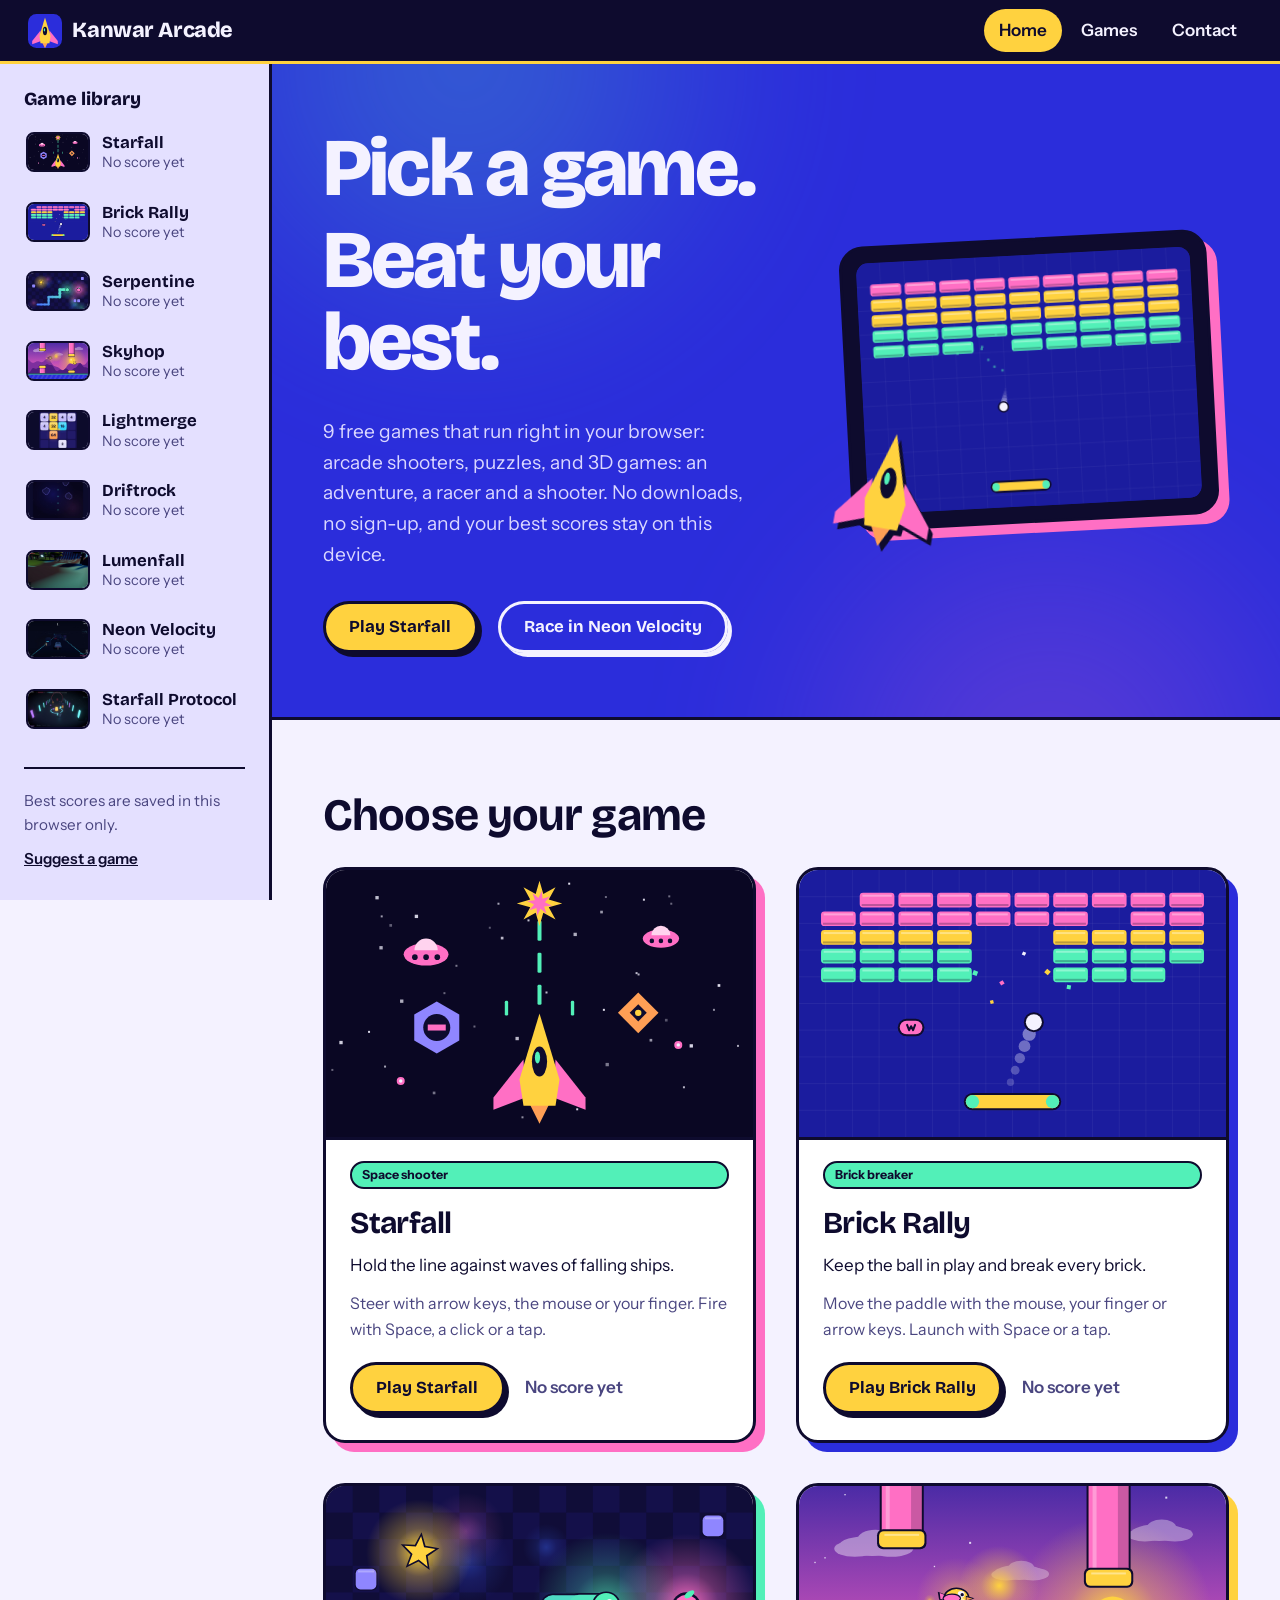
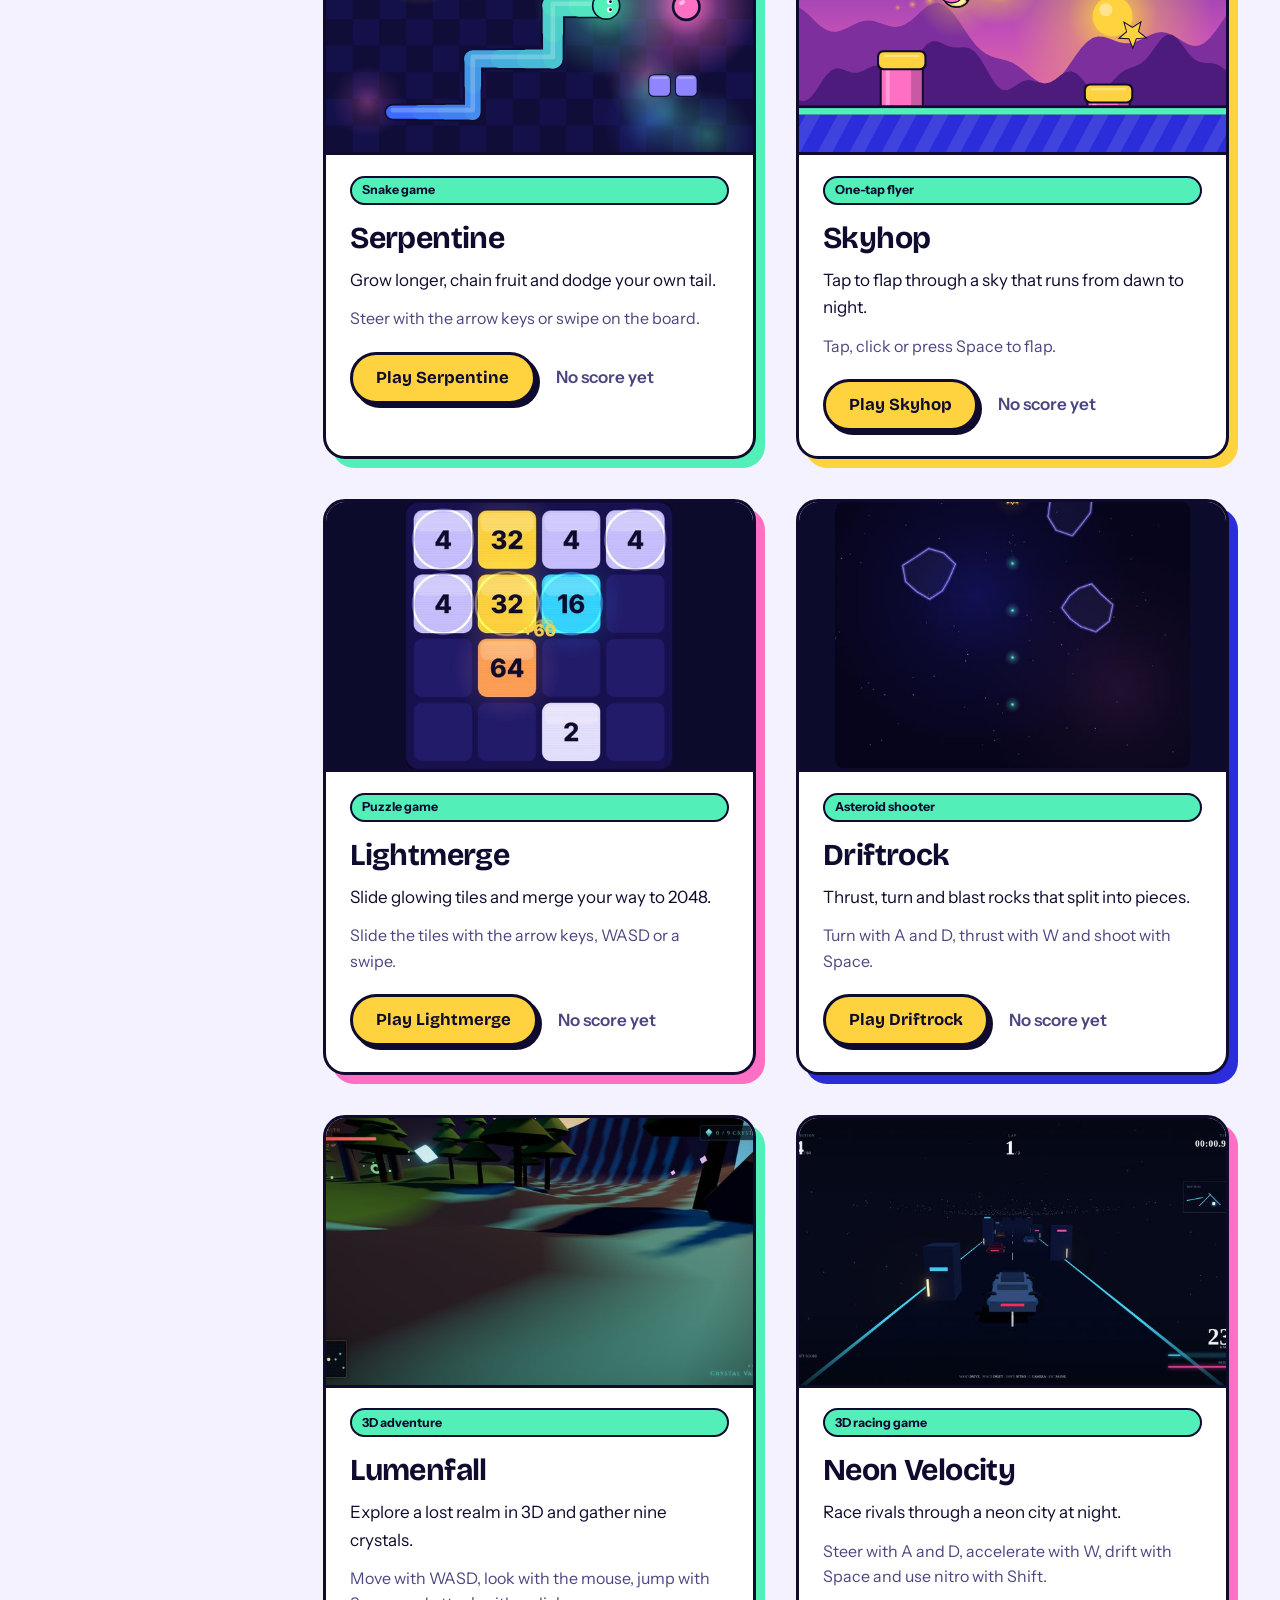
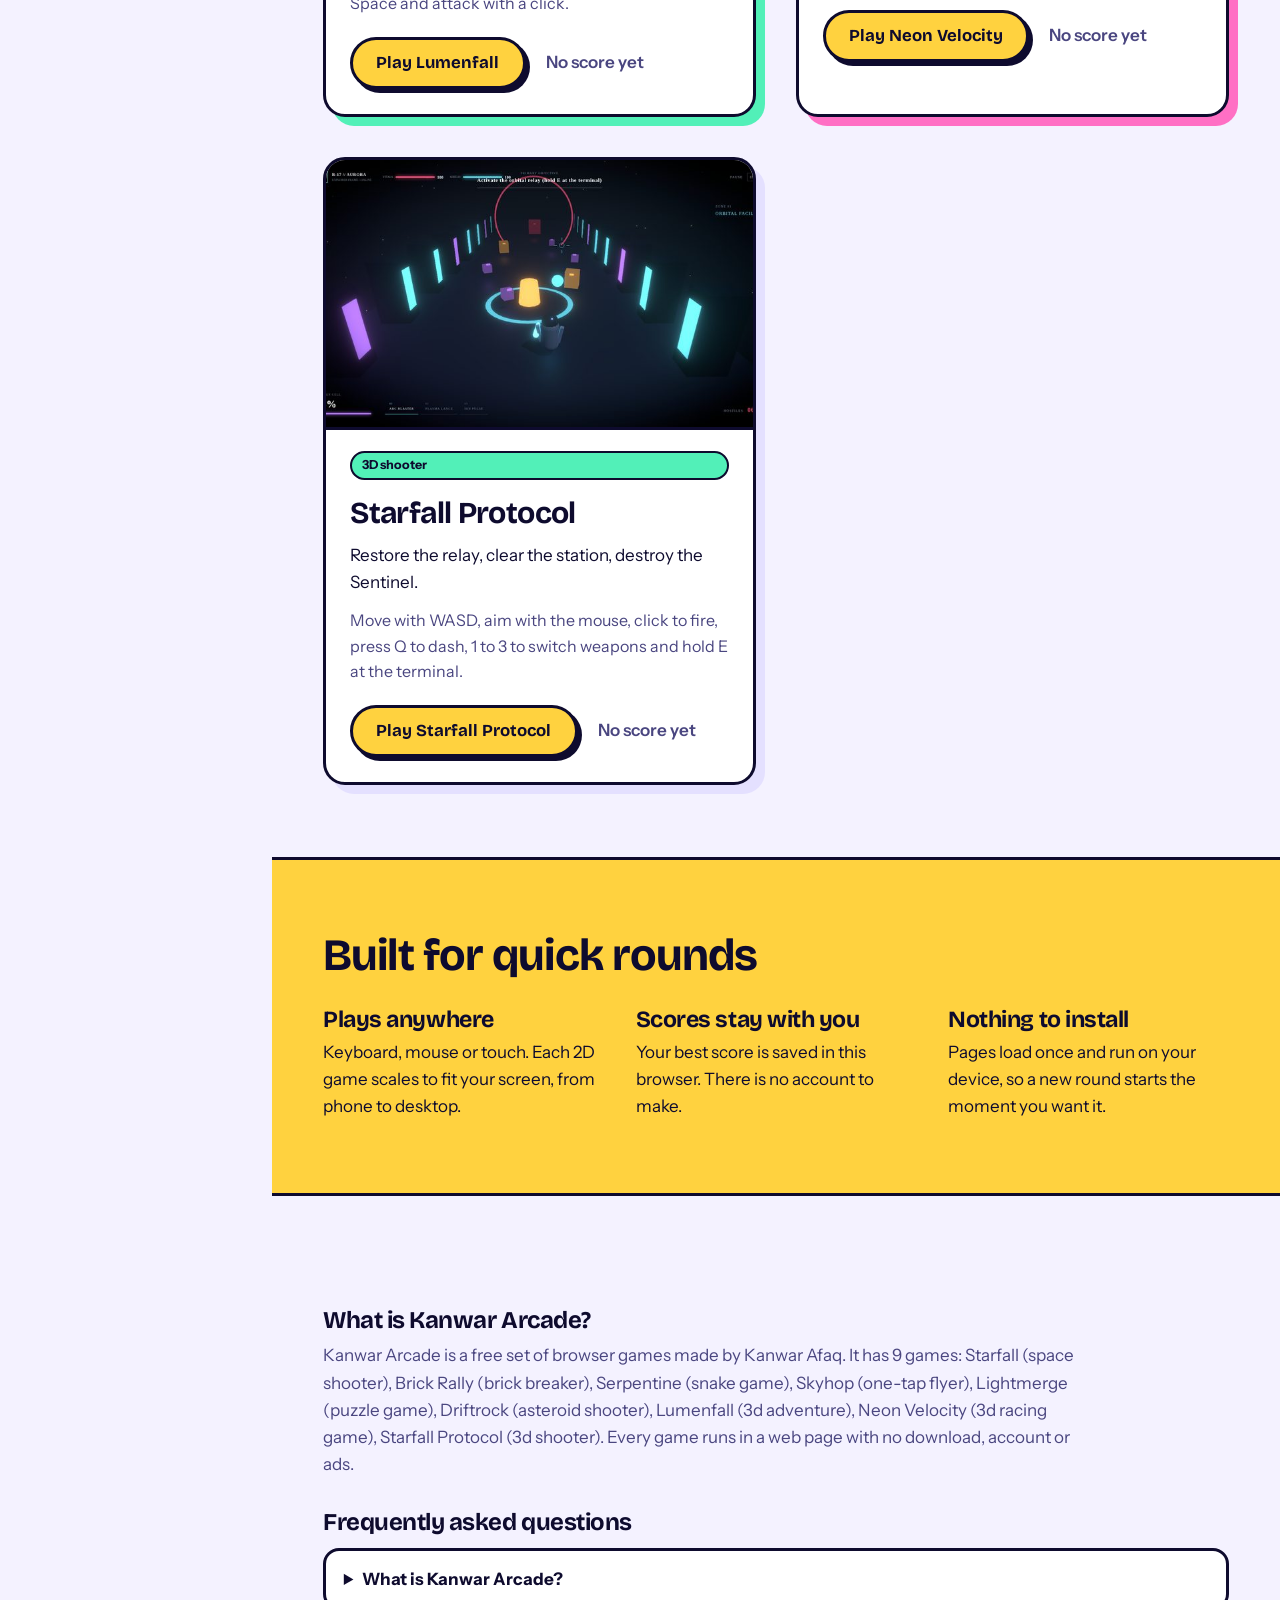
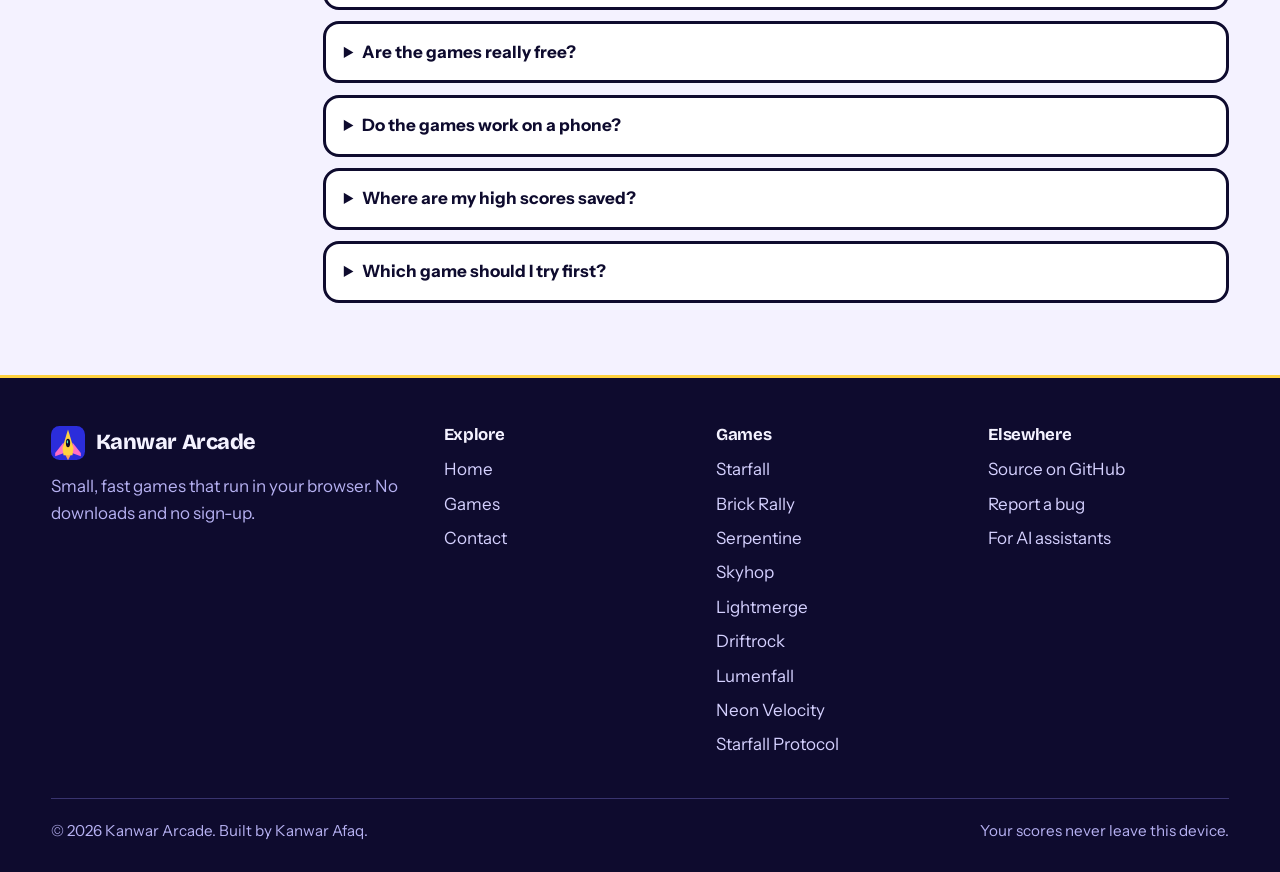
==== commit f208dead: "Add Starfall Protocol and Neon Velocity (fixed and playable), plus Lightmerge and Driftrock - Neon V" ====
--- a/index.html
+++ b/index.html
@@ -4,7 +4,7 @@
   <meta charset="utf-8">
   <meta name="viewport" content="width=device-width, initial-scale=1">
   <title>Kanwar Arcade: free browser games, no download</title>
-  <meta name="description" content="Play nine free browser games, including Park Dash, Serpent Studio, Aether Run, Moonlit Grove and more. No downloads.">
+  <meta name="description" content="Play 9 free browser games, from arcade shooters and puzzles to the 3D adventure Lumenfall, the racer Neon Velocity and the shooter Starfall Protocol. No downloads, no sign-up.">
   <meta name="robots" content="index, follow, max-image-preview:large, max-snippet:-1, max-video-preview:-1">
   <meta name="author" content="Kanwar Afaq">
   <meta name="theme-color" content="#0E0B2E">
@@ -14,14 +14,14 @@
   <meta property="og:locale" content="en_US">
   <meta property="og:url" content="https://games-psi-ashy.vercel.app/">
   <meta property="og:title" content="Kanwar Arcade: free browser games, no download">
-  <meta property="og:description" content="Play nine free browser games, including Park Dash, Serpent Studio, Aether Run, Moonlit Grove and more. No downloads.">
+  <meta property="og:description" content="Play 9 free browser games, from arcade shooters and puzzles to the 3D adventure Lumenfall, the racer Neon Velocity and the shooter Starfall Protocol. No downloads, no sign-up.">
   <meta property="og:image" content="https://games-psi-ashy.vercel.app/assets/img/og-home.png">
   <meta property="og:image:width" content="1200">
   <meta property="og:image:height" content="630">
   <meta property="og:image:type" content="image/png">
   <meta name="twitter:card" content="summary_large_image">
   <meta name="twitter:title" content="Kanwar Arcade: free browser games, no download">
-  <meta name="twitter:description" content="Play nine free browser games, including Park Dash, Serpent Studio, Aether Run, Moonlit Grove and more. No downloads.">
+  <meta name="twitter:description" content="Play 9 free browser games, from arcade shooters and puzzles to the 3D adventure Lumenfall, the racer Neon Velocity and the shooter Starfall Protocol. No downloads, no sign-up.">
   <meta name="twitter:image" content="https://games-psi-ashy.vercel.app/assets/img/og-home.png">
   <link rel="icon" href="assets/img/favicon.svg" type="image/svg+xml">
   <link rel="icon" href="assets/img/favicon-48.png" type="image/png" sizes="48x48">
@@ -31,7 +31,7 @@
   <link rel="preconnect" href="https://fonts.gstatic.com" crossorigin>
   <link href="https://fonts.googleapis.com/css2?family=Bricolage+Grotesque:opsz,wght@12..96,600..800&family=Instrument+Sans:wght@400;500;600;700&display=swap" rel="stylesheet">
   <link rel="stylesheet" href="assets/css/site.css?v=fae77452">
-  <script type="application/ld+json">{"@context":"https://schema.org","@graph":[{"@type":"Organization","@id":"https://games-psi-ashy.vercel.app/#org","name":"Kanwar Arcade","url":"https://games-psi-ashy.vercel.app/","logo":"https://games-psi-ashy.vercel.app/assets/img/icon-512.png","founder":{"@type":"Person","name":"Kanwar Afaq"},"sameAs":["https://github.com/KanwarAfaq/games"]},{"@type":"WebSite","@id":"https://games-psi-ashy.vercel.app/#website","url":"https://games-psi-ashy.vercel.app/","name":"Kanwar Arcade","description":"Nine free browser games: Park Dash, Serpent Studio, Aether Run, Moonlit Grove, Starfall, Brick Rally, Serpentine, Skyhop and Lumenfall.","inLanguage":"en","publisher":{"@id":"https://games-psi-ashy.vercel.app/#org"}},{"@type":"CollectionPage","@id":"https://games-psi-ashy.vercel.app/#page","url":"https://games-psi-ashy.vercel.app/","name":"Kanwar Arcade: free browser games","isPartOf":{"@id":"https://games-psi-ashy.vercel.app/#website"},"primaryImageOfPage":"https://games-psi-ashy.vercel.app/assets/img/og-home.png","speakable":{"@type":"SpeakableSpecification","cssSelector":["#hero-title",".hero__lede","#about-title + p"]}},{"@type":"ItemList","name":"Games","itemListElement":[{"@type":"ListItem","position":1,"url":"https://games-psi-ashy.vercel.app/games/starfall.html","name":"Starfall"},{"@type":"ListItem","position":2,"url":"https://games-psi-ashy.vercel.app/games/brick-rally.html","name":"Brick Rally"},{"@type":"ListItem","position":3,"url":"https://games-psi-ashy.vercel.app/games/serpentine.html","name":"Serpentine"},{"@type":"ListItem","position":4,"url":"https://games-psi-ashy.vercel.app/games/skyhop.html","name":"Skyhop"},{"@type":"ListItem","position":5,"url":"https://games-psi-ashy.vercel.app/games/lumenfall.html","name":"Lumenfall"},{"@type":"ListItem","position":6,"url":"https://games-psi-ashy.vercel.app/games/aether-run.html","name":"Aether Run"},{"@type":"ListItem","position":7,"url":"https://games-psi-ashy.vercel.app/games/moonlit-grove.html","name":"Moonlit Grove"},{"@type":"ListItem","position":8,"url":"https://games-psi-ashy.vercel.app/games/park-dash.html","name":"Park Dash"},{"@type":"ListItem","position":9,"url":"https://games-psi-ashy.vercel.app/games/serpent-studio.html","name":"Serpent Studio"}]},{"@type":"FAQPage","mainEntity":[{"@type":"Question","name":"What is Kanwar Arcade?","acceptedAnswer":{"@type":"Answer","text":"Kanwar Arcade is a free collection of nine browser games: Starfall, Brick Rally, Serpentine, Skyhop, Lumenfall, Aether Run, Moonlit Grove, Park Dash and Serpent Studio. They run on any modern device with no download, no account and no ads."}},{"@type":"Question","name":"Are the games really free?","acceptedAnswer":{"@type":"Answer","text":"Yes. Every game is free, there are no in-app purchases and nothing to install."}},{"@type":"Question","name":"Do the games work on a phone?","acceptedAnswer":{"@type":"Answer","text":"Starfall, Brick Rally, Serpentine, Skyhop, Aether Run, Moonlit Grove, Park Dash and Serpent Studio work with touch as well as keyboard and mouse. Lumenfall is a 3D game that needs a keyboard and mouse, so it is best on a desktop or laptop."}},{"@type":"Question","name":"Where are my high scores saved?","acceptedAnswer":{"@type":"Answer","text":"Best scores are saved in your own browser with local storage. They never leave your device and there is no account to make."}},{"@type":"Question","name":"Which game should I try first?","acceptedAnswer":{"@type":"Answer","text":"Try Park Dash for kids running, Serpent Studio for customizable snake, Aether Run for neon racing, or Moonlit Grove for fantasy survival."}}]}]}</script>
+  <script type="application/ld+json">{"@context":"https://schema.org","@graph":[{"@type":"Organization","@id":"https://games-psi-ashy.vercel.app/#org","name":"Kanwar Arcade","url":"https://games-psi-ashy.vercel.app/","logo":"https://games-psi-ashy.vercel.app/assets/img/icon-512.png","founder":{"@type":"Person","name":"Kanwar Afaq"},"sameAs":["https://github.com/KanwarAfaq/games"]},{"@type":"WebSite","@id":"https://games-psi-ashy.vercel.app/#website","url":"https://games-psi-ashy.vercel.app/","name":"Kanwar Arcade","description":"Free browser games: 2D arcade games plus 3D adventure and racing.","inLanguage":"en","publisher":{"@id":"https://games-psi-ashy.vercel.app/#org"}},{"@type":"CollectionPage","@id":"https://games-psi-ashy.vercel.app/#page","url":"https://games-psi-ashy.vercel.app/","name":"Kanwar Arcade: free browser games","isPartOf":{"@id":"https://games-psi-ashy.vercel.app/#website"},"primaryImageOfPage":"https://games-psi-ashy.vercel.app/assets/img/og-home.png","speakable":{"@type":"SpeakableSpecification","cssSelector":["#hero-title",".hero__lede","#about-title + p"]}},{"@type":"ItemList","name":"Games","itemListElement":[{"@type":"ListItem","position":1,"url":"https://games-psi-ashy.vercel.app/games/starfall.html","name":"Starfall"},{"@type":"ListItem","position":2,"url":"https://games-psi-ashy.vercel.app/games/brick-rally.html","name":"Brick Rally"},{"@type":"ListItem","position":3,"url":"https://games-psi-ashy.vercel.app/games/serpentine.html","name":"Serpentine"},{"@type":"ListItem","position":4,"url":"https://games-psi-ashy.vercel.app/games/skyhop.html","name":"Skyhop"},{"@type":"ListItem","position":5,"url":"https://games-psi-ashy.vercel.app/games/lightmerge.html","name":"Lightmerge"},{"@type":"ListItem","position":6,"url":"https://games-psi-ashy.vercel.app/games/driftrock.html","name":"Driftrock"},{"@type":"ListItem","position":7,"url":"https://games-psi-ashy.vercel.app/games/lumenfall.html","name":"Lumenfall"},{"@type":"ListItem","position":8,"url":"https://games-psi-ashy.vercel.app/games/neon-velocity.html","name":"Neon Velocity"},{"@type":"ListItem","position":9,"url":"https://games-psi-ashy.vercel.app/games/starfall-protocol.html","name":"Starfall Protocol"}]},{"@type":"FAQPage","mainEntity":[{"@type":"Question","name":"What is Kanwar Arcade?","acceptedAnswer":{"@type":"Answer","text":"Kanwar Arcade is a free collection of 9 browser games: Starfall, Brick Rally, Serpentine, Skyhop, Lightmerge, Driftrock, Lumenfall, Neon Velocity, Starfall Protocol. They run in any modern browser with no download, no account and no ads."}},{"@type":"Question","name":"Are the games really free?","acceptedAnswer":{"@type":"Answer","text":"Yes. Every game is free, there are no in-app purchases and nothing to install."}},{"@type":"Question","name":"Do the games work on a phone?","acceptedAnswer":{"@type":"Answer","text":"Starfall, Brick Rally, Serpentine, Skyhop, Lightmerge, Driftrock work with touch as well as keyboard and mouse. Lumenfall and Neon Velocity and Starfall Protocol are 3D games that need a keyboard, so they are best on a desktop or laptop."}},{"@type":"Question","name":"Where are my high scores saved?","acceptedAnswer":{"@type":"Answer","text":"Best scores are saved in your own browser with local storage. They never leave your device and there is no account to make."}},{"@type":"Question","name":"Which game should I try first?","acceptedAnswer":{"@type":"Answer","text":"Try Starfall for fast action, Skyhop for a one-tap challenge, Lightmerge for a puzzle, Lumenfall for a 3D adventure, Neon Velocity for racing and Starfall Protocol for a 3D shooter."}}]}]}</script>
 </head>
 <body>
   <a class="skip-link" href="#main">Skip to content</a>
@@ -99,6 +99,24 @@
           </a>
         </li>
         <li>
+          <a class="lib-item" href="games/lightmerge.html">
+            <img class="lib-item__thumb" src="assets/img/thumb-lightmerge.jpg" alt="" width="64" height="40">
+            <span class="lib-item__text">
+              <span class="lib-item__name">Lightmerge</span>
+              <span class="lib-item__best" data-best="lightmerge">No score yet</span>
+            </span>
+          </a>
+        </li>
+        <li>
+          <a class="lib-item" href="games/driftrock.html">
+            <img class="lib-item__thumb" src="assets/img/thumb-driftrock.jpg" alt="" width="64" height="40">
+            <span class="lib-item__text">
+              <span class="lib-item__name">Driftrock</span>
+              <span class="lib-item__best" data-best="driftrock">No score yet</span>
+            </span>
+          </a>
+        </li>
+        <li>
           <a class="lib-item" href="games/lumenfall.html">
             <img class="lib-item__thumb" src="assets/img/thumb-lumenfall.jpg" alt="" width="64" height="40">
             <span class="lib-item__text">
@@ -108,38 +126,20 @@
           </a>
         </li>
         <li>
-          <a class="lib-item" href="games/aether-run.html">
-            <img class="lib-item__thumb" src="assets/img/thumb-aether-run.svg" alt="" width="64" height="40">
-            <span class="lib-item__text">
-              <span class="lib-item__name">Aether Run</span>
-              <span class="lib-item__best" data-best="aether-run">No score yet</span>
-            </span>
-          </a>
-        </li>
-        <li>
-          <a class="lib-item" href="games/moonlit-grove.html">
-            <img class="lib-item__thumb" src="assets/img/thumb-moonlit-grove.svg" alt="" width="64" height="40">
-            <span class="lib-item__text">
-              <span class="lib-item__name">Moonlit Grove</span>
-              <span class="lib-item__best" data-best="moonlit-grove">No score yet</span>
-            </span>
-          </a>
-        </li>
-        <li>
-          <a class="lib-item" href="games/park-dash.html">
-            <img class="lib-item__thumb" src="assets/img/thumb-park-dash.svg" alt="" width="64" height="40">
-            <span class="lib-item__text">
-              <span class="lib-item__name">Park Dash</span>
-              <span class="lib-item__best" data-best="park-dash">No score yet</span>
-            </span>
-          </a>
-        </li>
-        <li>
-          <a class="lib-item" href="games/serpent-studio.html">
-            <img class="lib-item__thumb" src="assets/img/thumb-serpent-studio.svg" alt="" width="64" height="40">
-            <span class="lib-item__text">
-              <span class="lib-item__name">Serpent Studio</span>
-              <span class="lib-item__best" data-best="serpent-studio">No score yet</span>
+          <a class="lib-item" href="games/neon-velocity.html">
+            <img class="lib-item__thumb" src="assets/img/thumb-neon-velocity.jpg" alt="" width="64" height="40">
+            <span class="lib-item__text">
+              <span class="lib-item__name">Neon Velocity</span>
+              <span class="lib-item__best" data-best="neon-velocity">No score yet</span>
+            </span>
+          </a>
+        </li>
+        <li>
+          <a class="lib-item" href="games/starfall-protocol.html">
+            <img class="lib-item__thumb" src="assets/img/thumb-starfall-protocol.jpg" alt="" width="64" height="40">
+            <span class="lib-item__text">
+              <span class="lib-item__name">Starfall Protocol</span>
+              <span class="lib-item__best" data-best="starfall-protocol">No score yet</span>
             </span>
           </a>
         </li>
@@ -159,10 +159,10 @@
               <span class="hero__line"><span>Pick a game.</span></span>
               <span class="hero__line"><span>Beat your best.</span></span>
             </h1>
-            <p class="hero__lede">Nine free games including kids foot racing, four-mode snake, neon hover racing, fantasy survival and classic arcade favorites. No downloads, no sign-up, and your best scores stay on this device.</p>
+            <p class="hero__lede">9 free games that run right in your browser: arcade shooters, puzzles, and 3D games: an adventure, a racer and a shooter. No downloads, no sign-up, and your best scores stay on this device.</p>
             <div class="hero__actions">
               <a class="btn" href="games/starfall.html">Play Starfall</a>
-              <a class="btn btn--ghost" href="games/lumenfall.html">Explore Lumenfall in 3D</a>
+              <a class="btn btn--ghost" href="games/neon-velocity.html">Race in Neon Velocity</a>
             </div>
           </div>
           <div class="hero__visual" aria-hidden="true">
@@ -177,18 +177,9 @@
         </div>
       </section>
 
-      <section class="section" id="featured" aria-labelledby="featured-title">
-        <div class="container"><h2 class="section__title" id="featured-title">Featured · four new experiences</h2>
-        <p style="margin:0 0 1.5rem;color:var(--muted)">Kids foot racing, customizable snake, futuristic racing and magical survival.</p>
-        <div class="game-grid"><article class="game-card" style="--accent:var(--butter)"><a class="game-card__media" href="games/park-dash.html"><img src="assets/img/thumb-park-dash.svg" alt="Park Dash cover" width="640" height="400"></a><div class="game-card__body"><span class="tag">NEW · Kids running race</span><h3><a href="games/park-dash.html">Park Dash</a></h3><p>Race three cheerful kids on foot through a colorful park grand prix.</p><p class="game-card__controls">Use arrows or A/D to change lanes, Space to jump, Shift to sprint. Touch controls included.</p><div class="game-card__foot"><a class="btn" href="games/park-dash.html">Play Park Dash</a></div></div></article>
-<article class="game-card" style="--accent:var(--mint)"><a class="game-card__media" href="games/serpent-studio.html"><img src="assets/img/thumb-serpent-studio.svg" alt="Serpent Studio cover" width="640" height="400"></a><div class="game-card__body"><span class="tag">NEW · Customizable snake</span><h3><a href="games/serpent-studio.html">Serpent Studio</a></h3><p>Four snake modes, three speeds and four glowing skins.</p><p class="game-card__controls">Choose Classic, Zen, Sprint or Maze; steer with arrows, WASD or swipes. Customize speed and appearance.</p><div class="game-card__foot"><a class="btn" href="games/serpent-studio.html">Play Serpent Studio</a></div></div></article>
-<article class="game-card" style="--accent:var(--mint)"><a class="game-card__media" href="games/aether-run.html"><img src="assets/img/thumb-aether-run.svg" alt="Aether Run cover" width="640" height="400"></a><div class="game-card__body"><span class="tag">NEW · Neon hover racer</span><h3><a href="games/aether-run.html">Aether Run</a></h3><p>Race a luminous skyline in your own antigravity craft.</p><p class="game-card__controls">Steer with A and D or arrows. Hold Shift to boost; mobile touch controls are included.</p><div class="game-card__foot"><a class="btn" href="games/aether-run.html">Play Aether Run</a></div></div></article>
-<article class="game-card" style="--accent:var(--mint)"><a class="game-card__media" href="games/moonlit-grove.html"><img src="assets/img/thumb-moonlit-grove.svg" alt="Moonlit Grove cover" width="640" height="400"></a><div class="game-card__body"><span class="tag">NEW · Fantasy survival</span><h3><a href="games/moonlit-grove.html">Moonlit Grove</a></h3><p>Protect an enchanted sanctuary against the rising shadows.</p><p class="game-card__controls">Move with WASD or arrows, aim with the pointer and dash with Space or Shift. Touch controls included.</p><div class="game-card__foot"><a class="btn" href="games/moonlit-grove.html">Play Moonlit Grove</a></div></div></article></div></div>
-      </section>
-
       <section class="section" id="games" aria-labelledby="games-title">
         <div class="container">
-          <h2 class="section__title" id="games-title">All nine games</h2>
+          <h2 class="section__title" id="games-title">Choose your game</h2>
           <div class="game-grid">
         <article class="game-card" style="--accent: var(--pink)">
           <a class="game-card__media" href="games/starfall.html" tabindex="-1" aria-hidden="true">
@@ -250,6 +241,36 @@
             </div>
           </div>
         </article>
+        <article class="game-card" style="--accent: var(--pink)">
+          <a class="game-card__media" href="games/lightmerge.html" tabindex="-1" aria-hidden="true">
+            <img src="assets/img/thumb-lightmerge.jpg" alt="" width="640" height="400" loading="lazy">
+          </a>
+          <div class="game-card__body">
+            <span class="tag">Puzzle game</span>
+            <h3><a href="games/lightmerge.html">Lightmerge</a></h3>
+            <p>Slide glowing tiles and merge your way to 2048.</p>
+            <p class="game-card__controls">Slide the tiles with the arrow keys, WASD or a swipe.</p>
+            <div class="game-card__foot">
+              <a class="btn" href="games/lightmerge.html">Play Lightmerge</a>
+              <span class="best" data-best="lightmerge" data-prefix="Your best: ">No score yet</span>
+            </div>
+          </div>
+        </article>
+        <article class="game-card" style="--accent: var(--cobalt)">
+          <a class="game-card__media" href="games/driftrock.html" tabindex="-1" aria-hidden="true">
+            <img src="assets/img/thumb-driftrock.jpg" alt="" width="640" height="400" loading="lazy">
+          </a>
+          <div class="game-card__body">
+            <span class="tag">Asteroid shooter</span>
+            <h3><a href="games/driftrock.html">Driftrock</a></h3>
+            <p>Thrust, turn and blast rocks that split into pieces.</p>
+            <p class="game-card__controls">Turn with A and D, thrust with W and shoot with Space.</p>
+            <div class="game-card__foot">
+              <a class="btn" href="games/driftrock.html">Play Driftrock</a>
+              <span class="best" data-best="driftrock" data-prefix="Your best: ">No score yet</span>
+            </div>
+          </div>
+        </article>
         <article class="game-card" style="--accent: var(--mint)">
           <a class="game-card__media" href="games/lumenfall.html" tabindex="-1" aria-hidden="true">
             <img src="assets/img/thumb-lumenfall.jpg" alt="" width="640" height="400" loading="lazy">
@@ -261,67 +282,37 @@
             <p class="game-card__controls">Move with WASD, look with the mouse, jump with Space and attack with a click.</p>
             <div class="game-card__foot">
               <a class="btn" href="games/lumenfall.html">Play Lumenfall</a>
-              <span class="best" data-best="lumenfall" data-prefix="Your best: ">Collect nine crystals</span>
-            </div>
-          </div>
-        </article>
-        <article class="game-card" style="--accent: var(--mint)">
-          <a class="game-card__media" href="games/aether-run.html" tabindex="-1" aria-hidden="true">
-            <img src="assets/img/thumb-aether-run.svg" alt="" width="640" height="400" loading="lazy">
-          </a>
-          <div class="game-card__body">
-            <span class="tag">Neon hover racer</span>
-            <h3><a href="games/aether-run.html">Aether Run</a></h3>
-            <p>Race a luminous skyline in your own antigravity craft.</p>
-            <p class="game-card__controls">Steer with A and D or arrows. Hold Shift to boost; mobile touch controls are included.</p>
-            <div class="game-card__foot">
-              <a class="btn" href="games/aether-run.html">Play Aether Run</a>
-              <span class="best" data-best="aether-run" data-prefix="Your best: ">No score yet</span>
-            </div>
-          </div>
-        </article>
-        <article class="game-card" style="--accent: var(--mint)">
-          <a class="game-card__media" href="games/moonlit-grove.html" tabindex="-1" aria-hidden="true">
-            <img src="assets/img/thumb-moonlit-grove.svg" alt="" width="640" height="400" loading="lazy">
-          </a>
-          <div class="game-card__body">
-            <span class="tag">Fantasy survival</span>
-            <h3><a href="games/moonlit-grove.html">Moonlit Grove</a></h3>
-            <p>Protect an enchanted sanctuary against the rising shadows.</p>
-            <p class="game-card__controls">Move with WASD or arrows, aim with the pointer and dash with Space or Shift. Touch controls included.</p>
-            <div class="game-card__foot">
-              <a class="btn" href="games/moonlit-grove.html">Play Moonlit Grove</a>
-              <span class="best" data-best="moonlit-grove" data-prefix="Your best: ">No score yet</span>
-            </div>
-          </div>
-        </article>
-        <article class="game-card" style="--accent: var(--butter)">
-          <a class="game-card__media" href="games/park-dash.html" tabindex="-1" aria-hidden="true">
-            <img src="assets/img/thumb-park-dash.svg" alt="" width="640" height="400" loading="lazy">
-          </a>
-          <div class="game-card__body">
-            <span class="tag">Kids running race</span>
-            <h3><a href="games/park-dash.html">Park Dash</a></h3>
-            <p>Race three cheerful kids on foot through a colorful park grand prix.</p>
-            <p class="game-card__controls">Use arrows or A/D to change lanes, Space to jump, Shift to sprint. Touch controls included.</p>
-            <div class="game-card__foot">
-              <a class="btn" href="games/park-dash.html">Play Park Dash</a>
-              <span class="best" data-best="park-dash" data-prefix="Your best: ">No score yet</span>
-            </div>
-          </div>
-        </article>
-        <article class="game-card" style="--accent: var(--mint)">
-          <a class="game-card__media" href="games/serpent-studio.html" tabindex="-1" aria-hidden="true">
-            <img src="assets/img/thumb-serpent-studio.svg" alt="" width="640" height="400" loading="lazy">
-          </a>
-          <div class="game-card__body">
-            <span class="tag">Customizable snake</span>
-            <h3><a href="games/serpent-studio.html">Serpent Studio</a></h3>
-            <p>Four snake modes, three speeds and four glowing skins.</p>
-            <p class="game-card__controls">Choose Classic, Zen, Sprint or Maze; steer with arrows, WASD or swipes. Customize speed and appearance.</p>
-            <div class="game-card__foot">
-              <a class="btn" href="games/serpent-studio.html">Play Serpent Studio</a>
-              <span class="best" data-best="serpent-studio" data-prefix="Your best: ">No score yet</span>
+              <span class="best" data-best="lumenfall" data-prefix="Your best: ">3D game</span>
+            </div>
+          </div>
+        </article>
+        <article class="game-card" style="--accent: var(--pink)">
+          <a class="game-card__media" href="games/neon-velocity.html" tabindex="-1" aria-hidden="true">
+            <img src="assets/img/thumb-neon-velocity.jpg" alt="" width="640" height="400" loading="lazy">
+          </a>
+          <div class="game-card__body">
+            <span class="tag">3D racing game</span>
+            <h3><a href="games/neon-velocity.html">Neon Velocity</a></h3>
+            <p>Race rivals through a neon city at night.</p>
+            <p class="game-card__controls">Steer with A and D, accelerate with W, drift with Space and use nitro with Shift.</p>
+            <div class="game-card__foot">
+              <a class="btn" href="games/neon-velocity.html">Play Neon Velocity</a>
+              <span class="best" data-best="neon-velocity" data-prefix="Your best: ">3D game</span>
+            </div>
+          </div>
+        </article>
+        <article class="game-card" style="--accent: var(--lilac)">
+          <a class="game-card__media" href="games/starfall-protocol.html" tabindex="-1" aria-hidden="true">
+            <img src="assets/img/thumb-starfall-protocol.jpg" alt="" width="640" height="400" loading="lazy">
+          </a>
+          <div class="game-card__body">
+            <span class="tag">3D shooter</span>
+            <h3><a href="games/starfall-protocol.html">Starfall Protocol</a></h3>
+            <p>Restore the relay, clear the station, destroy the Sentinel.</p>
+            <p class="game-card__controls">Move with WASD, aim with the mouse, click to fire, press Q to dash, 1 to 3 to switch weapons and hold E at the terminal.</p>
+            <div class="game-card__foot">
+              <a class="btn" href="games/starfall-protocol.html">Play Starfall Protocol</a>
+              <span class="best" data-best="starfall-protocol" data-prefix="Your best: ">3D game</span>
             </div>
           </div>
         </article>
@@ -353,15 +344,15 @@
         <div class="container">
           <div class="answer">
             <h2 id="about-title">What is Kanwar Arcade?</h2>
-            <p>Kanwar Arcade is a free set of browser games made by Kanwar Afaq. It has 9 games: Starfall (space shooter), Brick Rally (brick breaker), Serpentine (snake game), Skyhop (one-tap flyer), Lumenfall (3d adventure), Aether Run (neon hover racer), Moonlit Grove (fantasy survival), Park Dash (kids running race), Serpent Studio (customizable snake). Every game runs in a web page with no download, account or ads.</p>
+            <p>Kanwar Arcade is a free set of browser games made by Kanwar Afaq. It has 9 games: Starfall (space shooter), Brick Rally (brick breaker), Serpentine (snake game), Skyhop (one-tap flyer), Lightmerge (puzzle game), Driftrock (asteroid shooter), Lumenfall (3d adventure), Neon Velocity (3d racing game), Starfall Protocol (3d shooter). Every game runs in a web page with no download, account or ads.</p>
           </div>
           <section class="faq" aria-labelledby="faq-title">
           <h2 id="faq-title">Frequently asked questions</h2>
-          <details><summary>What is Kanwar Arcade?</summary><p>Kanwar Arcade is a free collection of nine browser games: Starfall, Brick Rally, Serpentine, Skyhop, Lumenfall, Aether Run, Moonlit Grove, Park Dash and Serpent Studio. They run on any modern device with no download, no account and no ads.</p></details>
+          <details><summary>What is Kanwar Arcade?</summary><p>Kanwar Arcade is a free collection of 9 browser games: Starfall, Brick Rally, Serpentine, Skyhop, Lightmerge, Driftrock, Lumenfall, Neon Velocity, Starfall Protocol. They run in any modern browser with no download, no account and no ads.</p></details>
           <details><summary>Are the games really free?</summary><p>Yes. Every game is free, there are no in-app purchases and nothing to install.</p></details>
-          <details><summary>Do the games work on a phone?</summary><p>Starfall, Brick Rally, Serpentine, Skyhop, Aether Run, Moonlit Grove, Park Dash and Serpent Studio work with touch as well as keyboard and mouse. Lumenfall is a 3D game that needs a keyboard and mouse, so it is best on a desktop or laptop.</p></details>
+          <details><summary>Do the games work on a phone?</summary><p>Starfall, Brick Rally, Serpentine, Skyhop, Lightmerge, Driftrock work with touch as well as keyboard and mouse. Lumenfall and Neon Velocity and Starfall Protocol are 3D games that need a keyboard, so they are best on a desktop or laptop.</p></details>
           <details><summary>Where are my high scores saved?</summary><p>Best scores are saved in your own browser with local storage. They never leave your device and there is no account to make.</p></details>
-          <details><summary>Which game should I try first?</summary><p>Try Park Dash for kids running, Serpent Studio for customizable snake, Aether Run for neon racing, or Moonlit Grove for fantasy survival.</p></details>
+          <details><summary>Which game should I try first?</summary><p>Try Starfall for fast action, Skyhop for a one-tap challenge, Lightmerge for a puzzle, Lumenfall for a 3D adventure, Neon Velocity for racing and Starfall Protocol for a 3D shooter.</p></details>
         </section>
         </div>
       </section>
@@ -394,11 +385,11 @@
             <li><a href="games/brick-rally.html">Brick Rally</a></li>
             <li><a href="games/serpentine.html">Serpentine</a></li>
             <li><a href="games/skyhop.html">Skyhop</a></li>
+            <li><a href="games/lightmerge.html">Lightmerge</a></li>
+            <li><a href="games/driftrock.html">Driftrock</a></li>
             <li><a href="games/lumenfall.html">Lumenfall</a></li>
-            <li><a href="games/aether-run.html">Aether Run</a></li>
-            <li><a href="games/moonlit-grove.html">Moonlit Grove</a></li>
-            <li><a href="games/park-dash.html">Park Dash</a></li>
-            <li><a href="games/serpent-studio.html">Serpent Studio</a></li>
+            <li><a href="games/neon-velocity.html">Neon Velocity</a></li>
+            <li><a href="games/starfall-protocol.html">Starfall Protocol</a></li>
         </ul>
       </div>
       <div class="footer__col">
@@ -416,7 +407,7 @@
     </div>
   </footer>
 
-  <script src="assets/js/site.js?v=4c17010a" defer></script>
+  <script src="assets/js/site.js?v=08aed4f3" defer></script>
   <script src="assets/js/hero.js?v=88f509bf" defer></script>
 </body>
 </html>
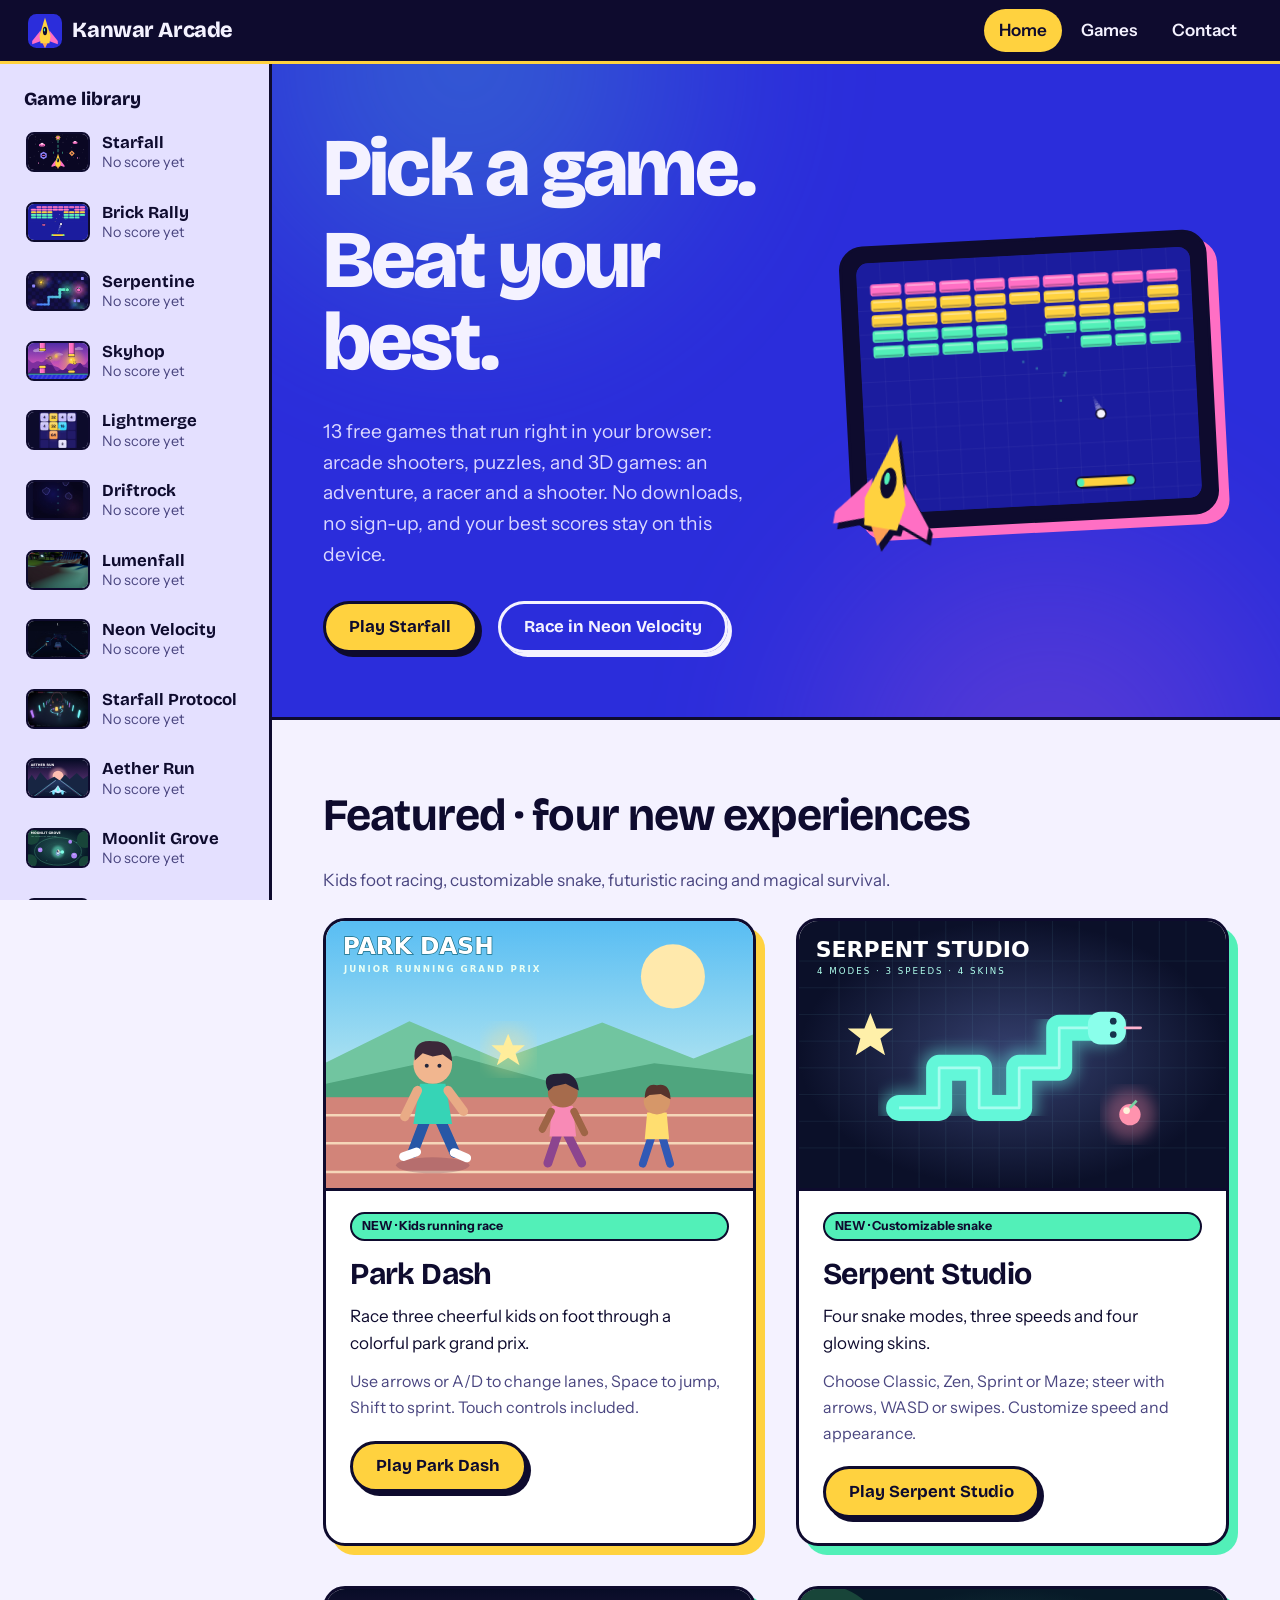
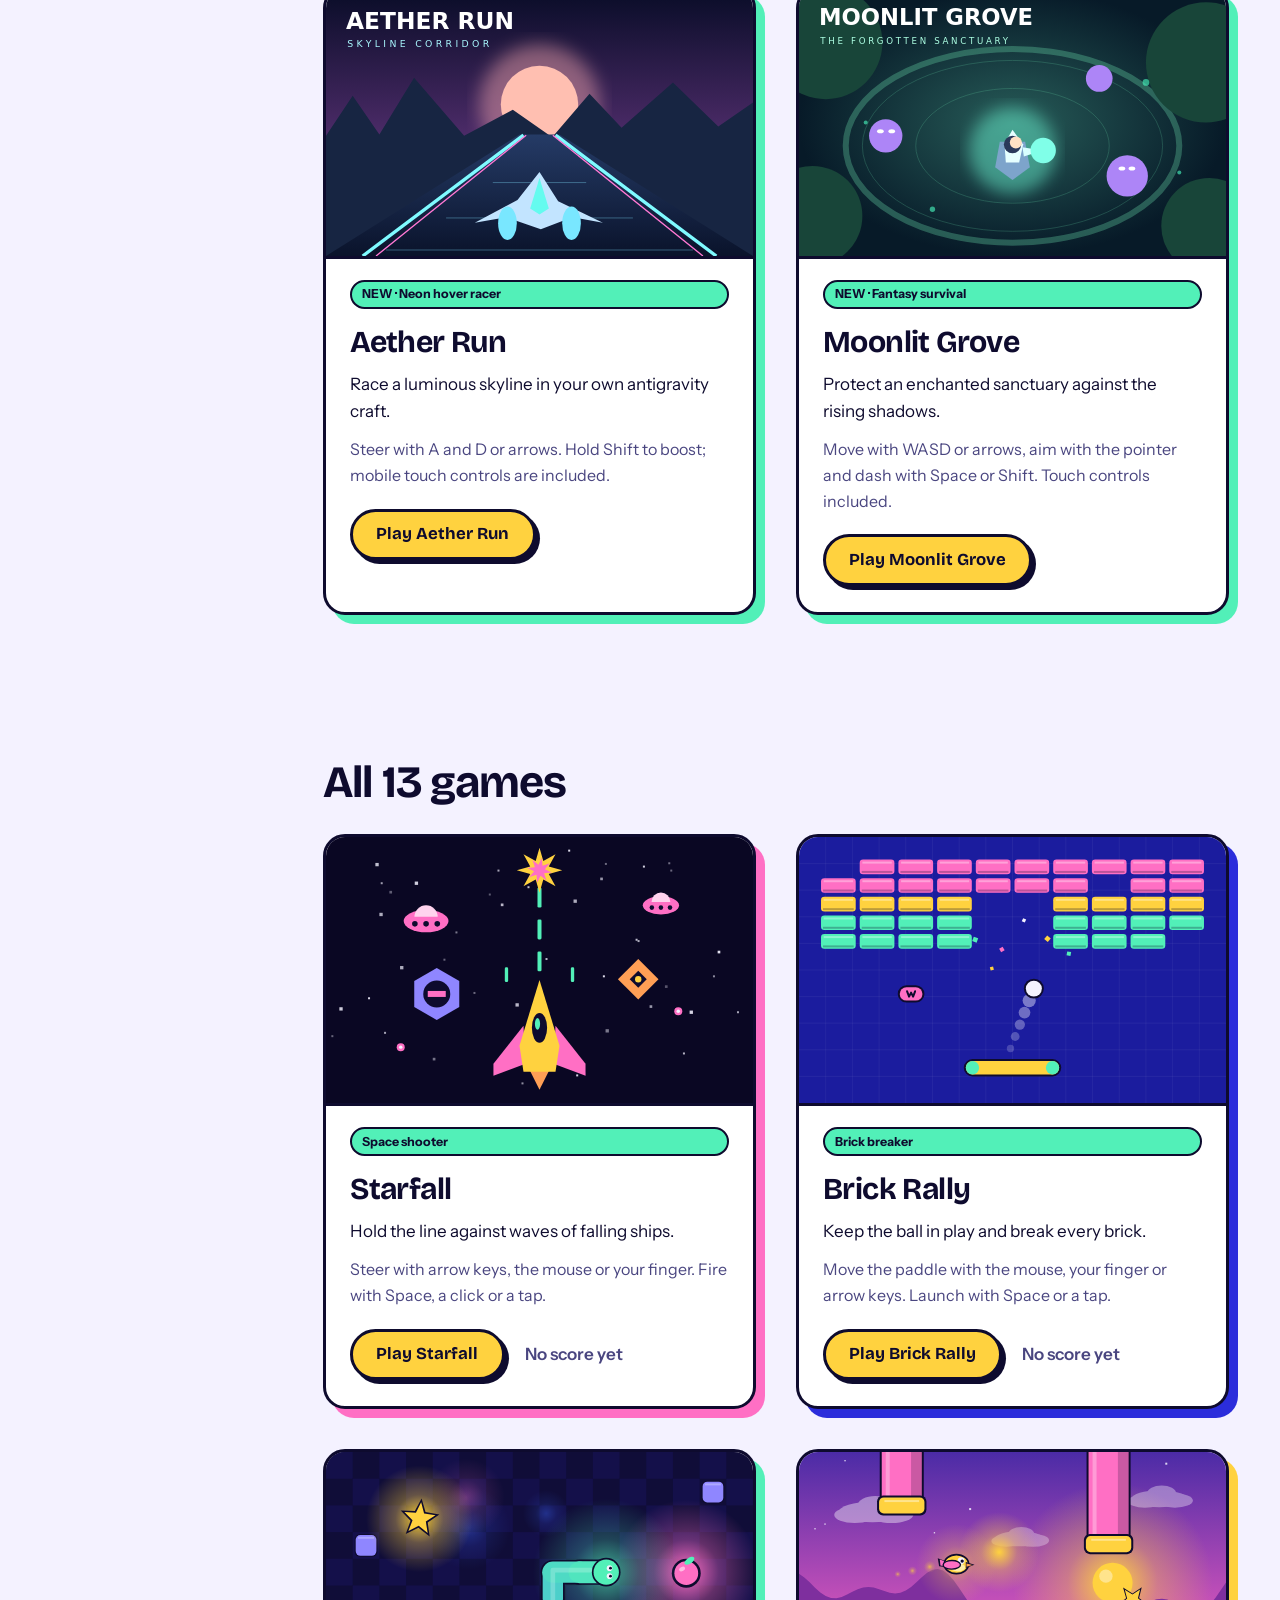
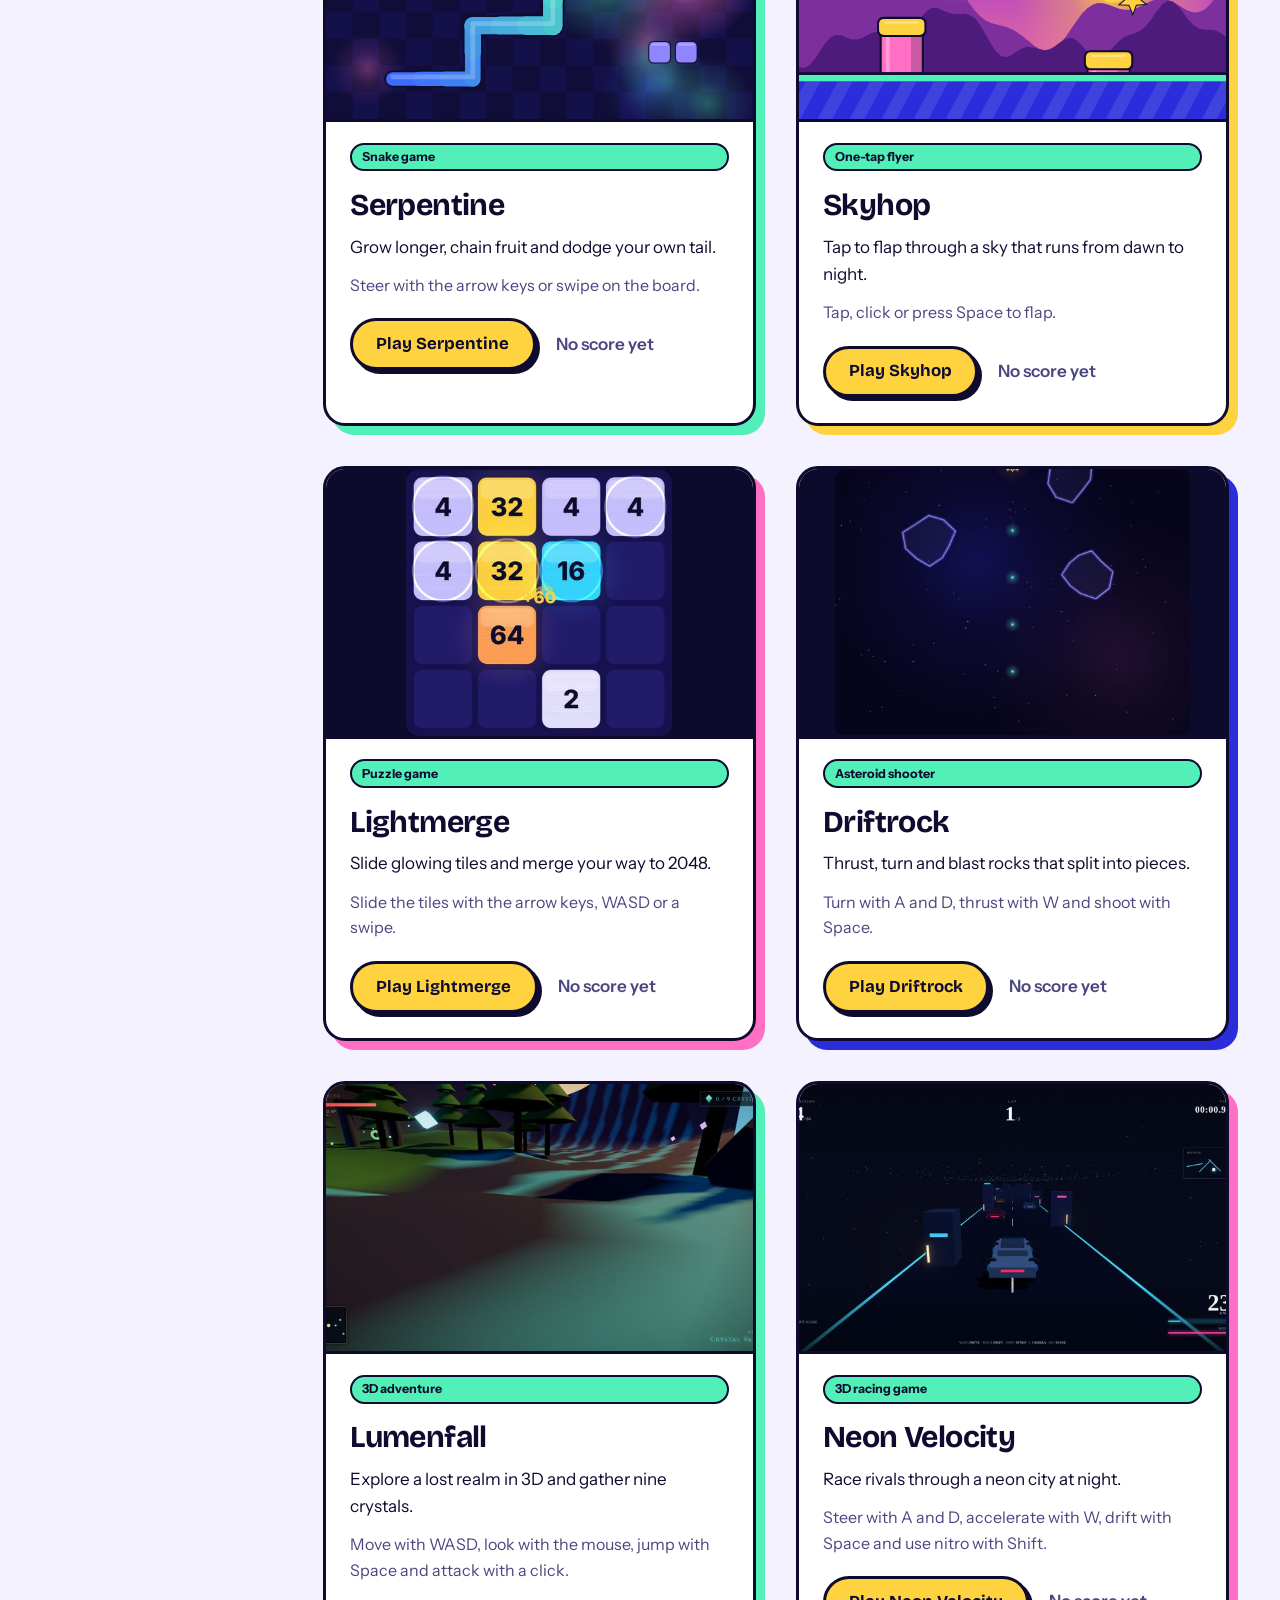
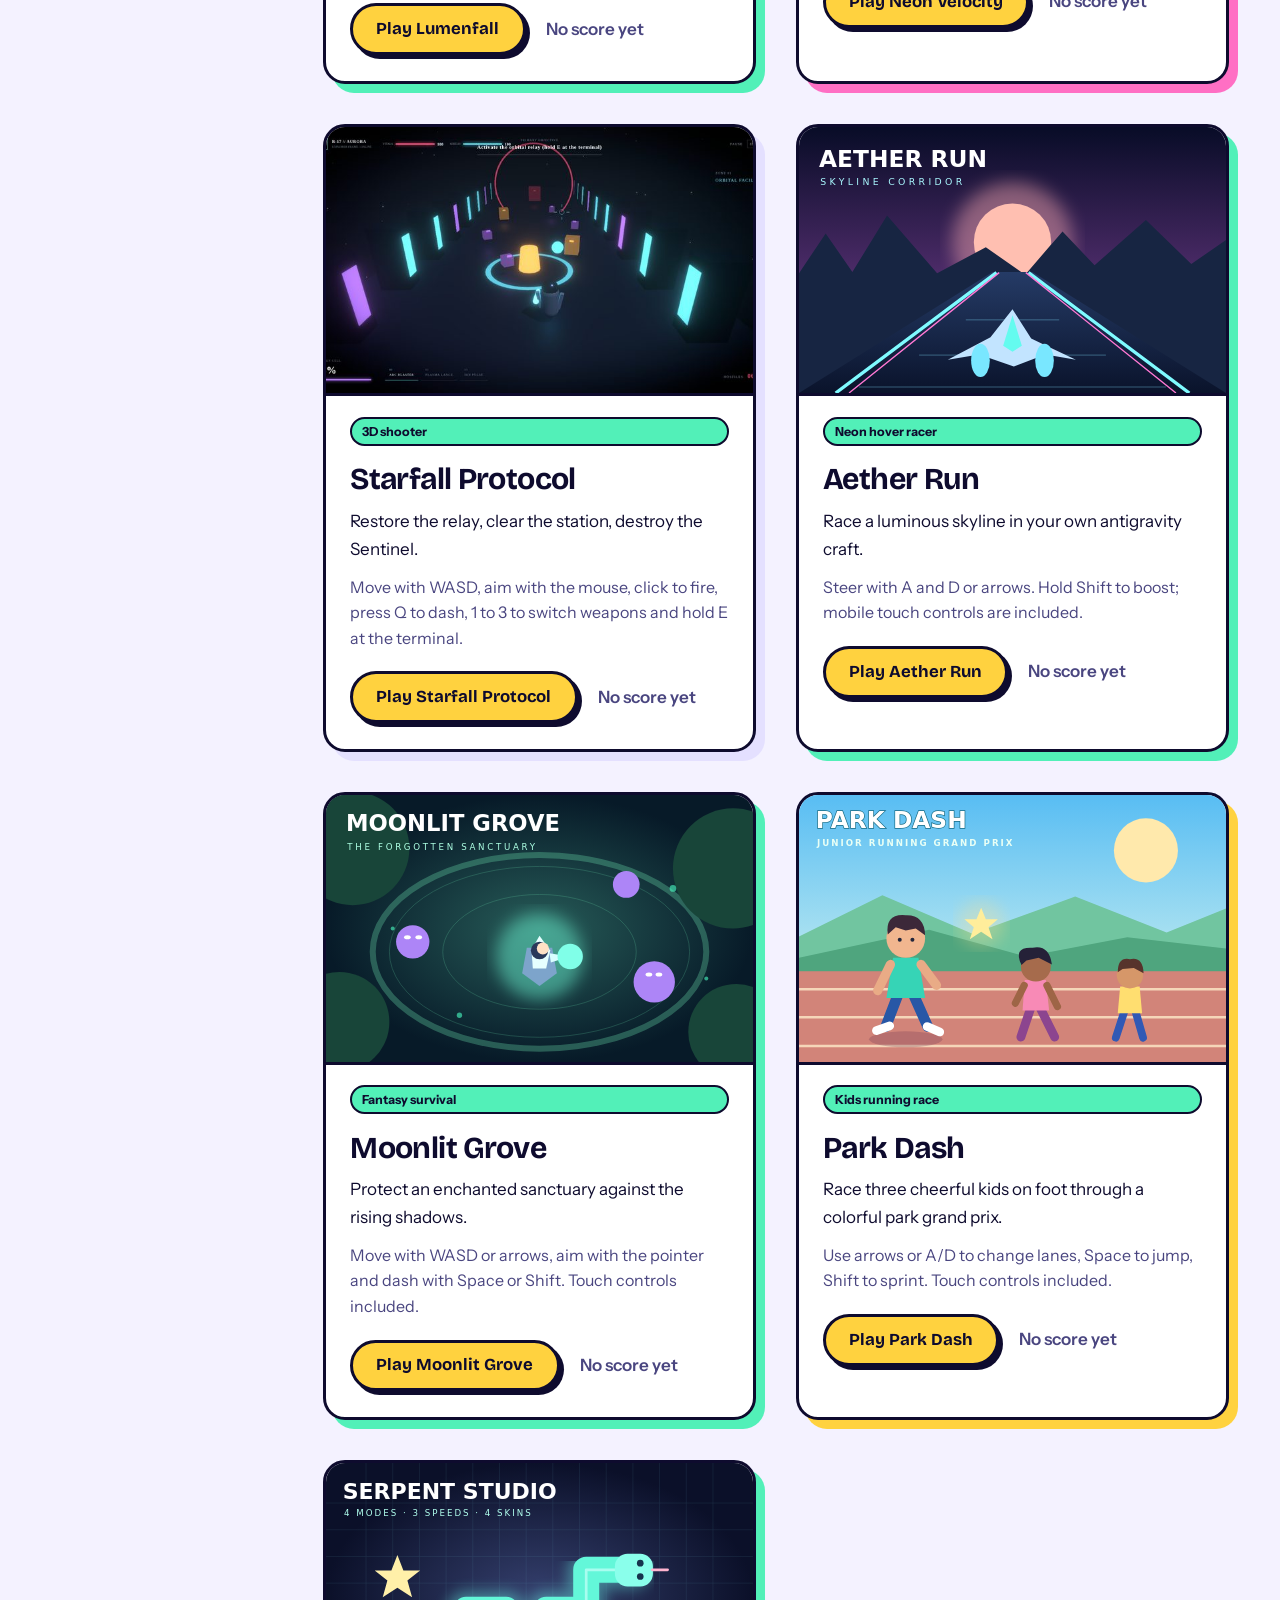
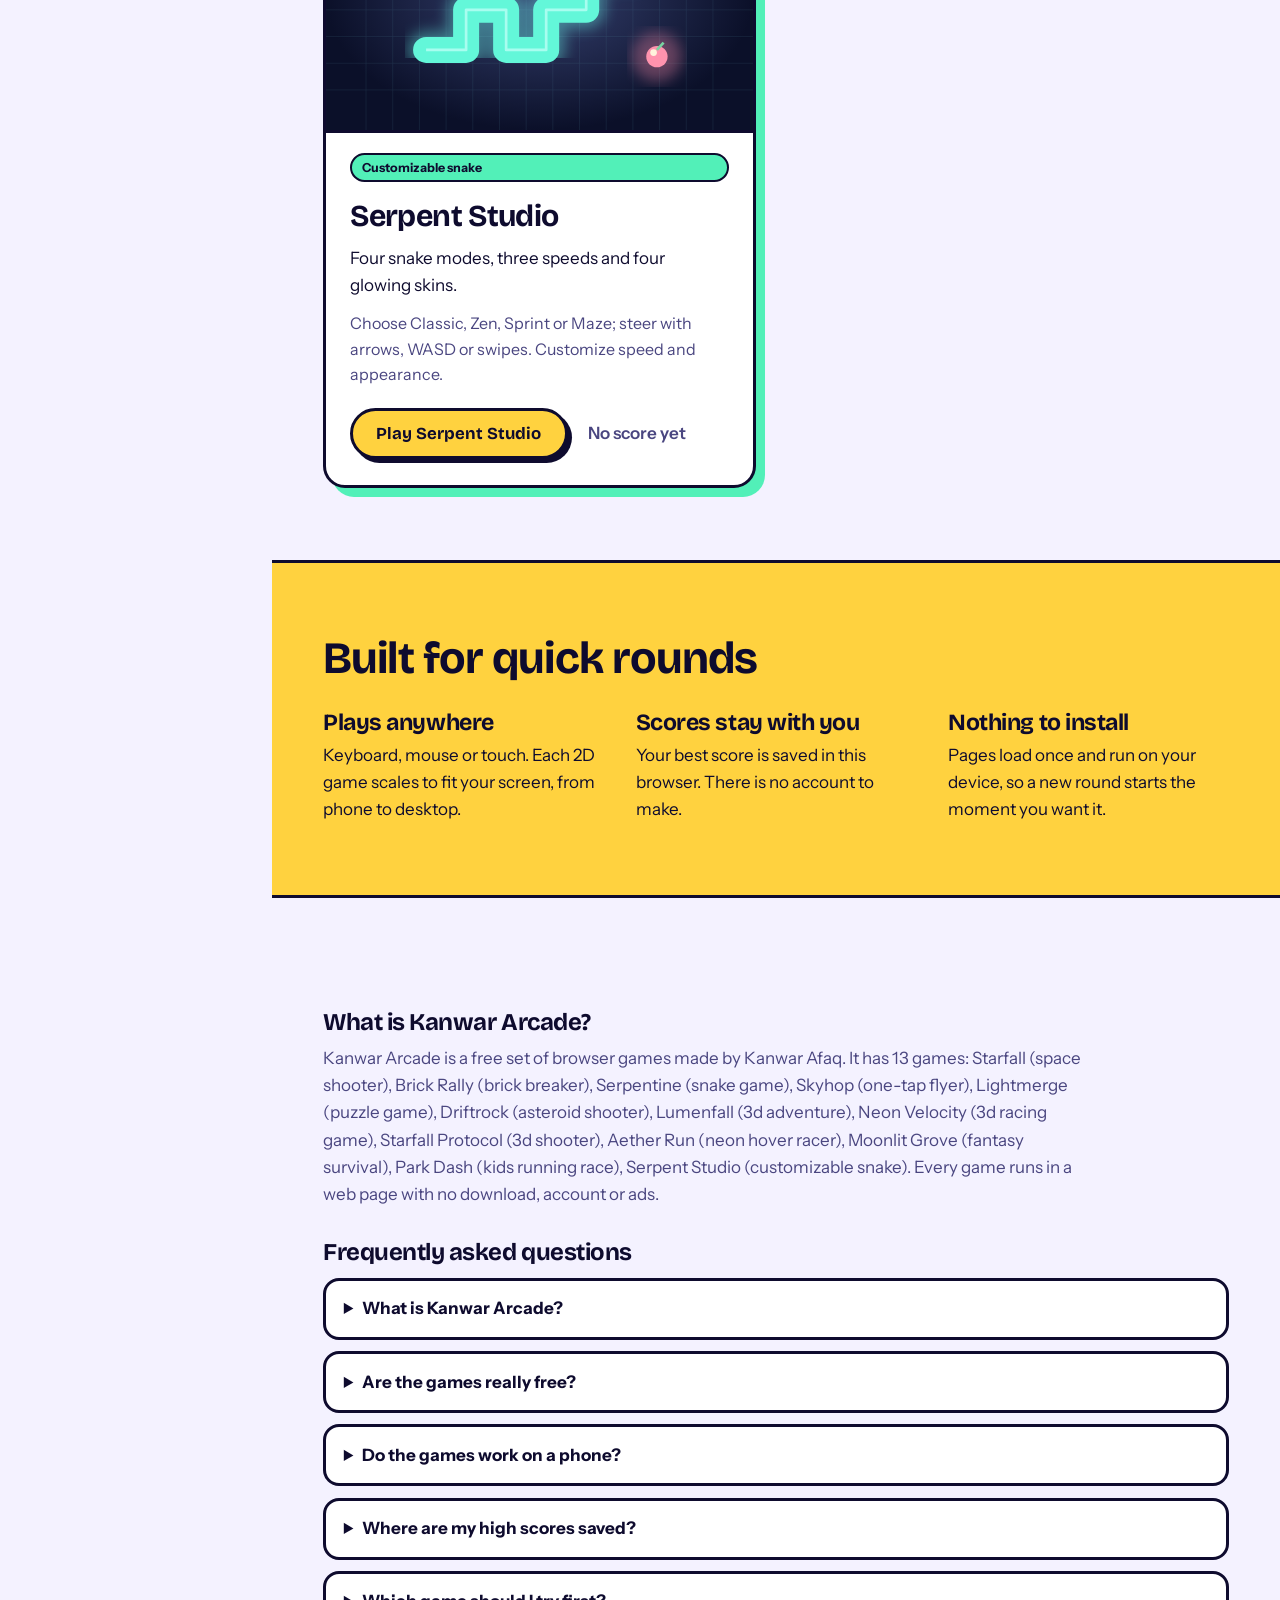
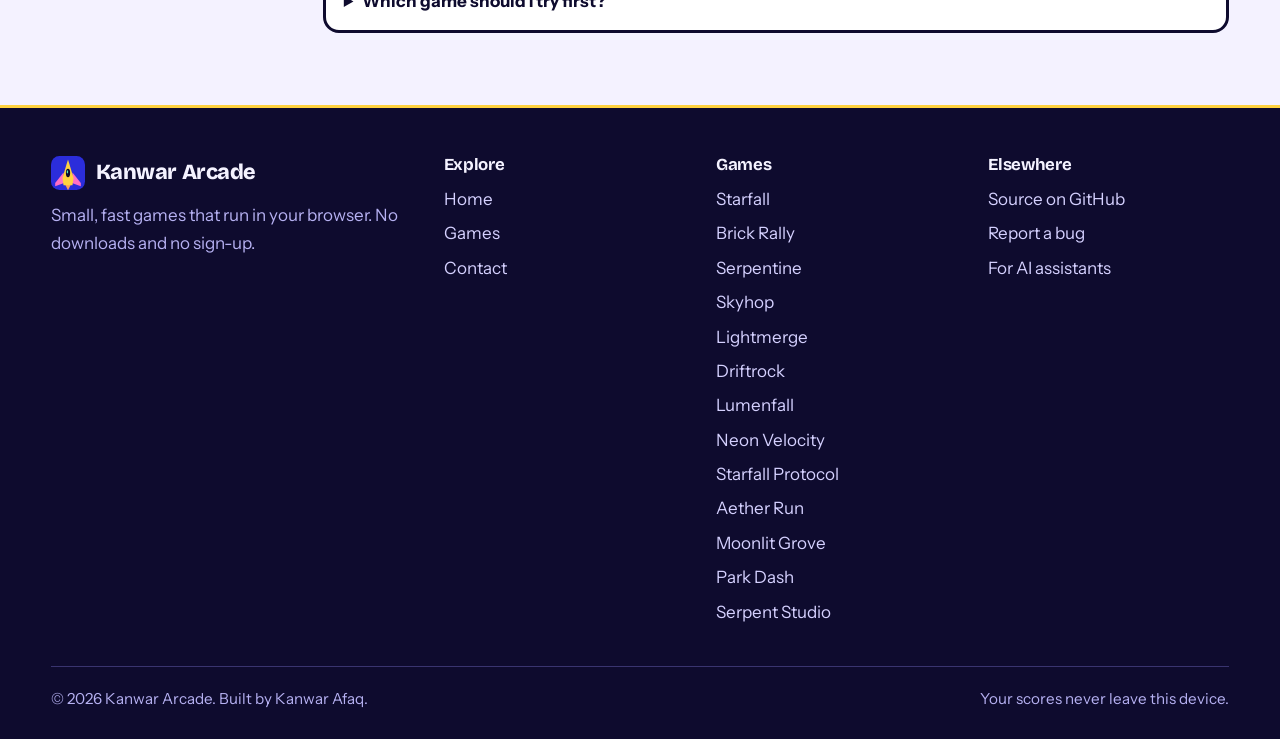
==== commit c26c60cc: "Merge remote games (Aether Run, Moonlit Grove, Park Dash, Serpent Studio) with new games Co-Authored" ====
--- a/index.html
+++ b/index.html
@@ -4,7 +4,7 @@
   <meta charset="utf-8">
   <meta name="viewport" content="width=device-width, initial-scale=1">
   <title>Kanwar Arcade: free browser games, no download</title>
-  <meta name="description" content="Play 9 free browser games, from arcade shooters and puzzles to the 3D adventure Lumenfall, the racer Neon Velocity and the shooter Starfall Protocol. No downloads, no sign-up.">
+  <meta name="description" content="Play 13 free browser games, from arcade shooters and puzzles to the 3D adventure Lumenfall, the racer Neon Velocity and the shooter Starfall Protocol. No downloads, no sign-up.">
   <meta name="robots" content="index, follow, max-image-preview:large, max-snippet:-1, max-video-preview:-1">
   <meta name="author" content="Kanwar Afaq">
   <meta name="theme-color" content="#0E0B2E">
@@ -14,14 +14,14 @@
   <meta property="og:locale" content="en_US">
   <meta property="og:url" content="https://games-psi-ashy.vercel.app/">
   <meta property="og:title" content="Kanwar Arcade: free browser games, no download">
-  <meta property="og:description" content="Play 9 free browser games, from arcade shooters and puzzles to the 3D adventure Lumenfall, the racer Neon Velocity and the shooter Starfall Protocol. No downloads, no sign-up.">
+  <meta property="og:description" content="Play 13 free browser games, from arcade shooters and puzzles to the 3D adventure Lumenfall, the racer Neon Velocity and the shooter Starfall Protocol. No downloads, no sign-up.">
   <meta property="og:image" content="https://games-psi-ashy.vercel.app/assets/img/og-home.png">
   <meta property="og:image:width" content="1200">
   <meta property="og:image:height" content="630">
   <meta property="og:image:type" content="image/png">
   <meta name="twitter:card" content="summary_large_image">
   <meta name="twitter:title" content="Kanwar Arcade: free browser games, no download">
-  <meta name="twitter:description" content="Play 9 free browser games, from arcade shooters and puzzles to the 3D adventure Lumenfall, the racer Neon Velocity and the shooter Starfall Protocol. No downloads, no sign-up.">
+  <meta name="twitter:description" content="Play 13 free browser games, from arcade shooters and puzzles to the 3D adventure Lumenfall, the racer Neon Velocity and the shooter Starfall Protocol. No downloads, no sign-up.">
   <meta name="twitter:image" content="https://games-psi-ashy.vercel.app/assets/img/og-home.png">
   <link rel="icon" href="assets/img/favicon.svg" type="image/svg+xml">
   <link rel="icon" href="assets/img/favicon-48.png" type="image/png" sizes="48x48">
@@ -31,7 +31,7 @@
   <link rel="preconnect" href="https://fonts.gstatic.com" crossorigin>
   <link href="https://fonts.googleapis.com/css2?family=Bricolage+Grotesque:opsz,wght@12..96,600..800&family=Instrument+Sans:wght@400;500;600;700&display=swap" rel="stylesheet">
   <link rel="stylesheet" href="assets/css/site.css?v=fae77452">
-  <script type="application/ld+json">{"@context":"https://schema.org","@graph":[{"@type":"Organization","@id":"https://games-psi-ashy.vercel.app/#org","name":"Kanwar Arcade","url":"https://games-psi-ashy.vercel.app/","logo":"https://games-psi-ashy.vercel.app/assets/img/icon-512.png","founder":{"@type":"Person","name":"Kanwar Afaq"},"sameAs":["https://github.com/KanwarAfaq/games"]},{"@type":"WebSite","@id":"https://games-psi-ashy.vercel.app/#website","url":"https://games-psi-ashy.vercel.app/","name":"Kanwar Arcade","description":"Free browser games: 2D arcade games plus 3D adventure and racing.","inLanguage":"en","publisher":{"@id":"https://games-psi-ashy.vercel.app/#org"}},{"@type":"CollectionPage","@id":"https://games-psi-ashy.vercel.app/#page","url":"https://games-psi-ashy.vercel.app/","name":"Kanwar Arcade: free browser games","isPartOf":{"@id":"https://games-psi-ashy.vercel.app/#website"},"primaryImageOfPage":"https://games-psi-ashy.vercel.app/assets/img/og-home.png","speakable":{"@type":"SpeakableSpecification","cssSelector":["#hero-title",".hero__lede","#about-title + p"]}},{"@type":"ItemList","name":"Games","itemListElement":[{"@type":"ListItem","position":1,"url":"https://games-psi-ashy.vercel.app/games/starfall.html","name":"Starfall"},{"@type":"ListItem","position":2,"url":"https://games-psi-ashy.vercel.app/games/brick-rally.html","name":"Brick Rally"},{"@type":"ListItem","position":3,"url":"https://games-psi-ashy.vercel.app/games/serpentine.html","name":"Serpentine"},{"@type":"ListItem","position":4,"url":"https://games-psi-ashy.vercel.app/games/skyhop.html","name":"Skyhop"},{"@type":"ListItem","position":5,"url":"https://games-psi-ashy.vercel.app/games/lightmerge.html","name":"Lightmerge"},{"@type":"ListItem","position":6,"url":"https://games-psi-ashy.vercel.app/games/driftrock.html","name":"Driftrock"},{"@type":"ListItem","position":7,"url":"https://games-psi-ashy.vercel.app/games/lumenfall.html","name":"Lumenfall"},{"@type":"ListItem","position":8,"url":"https://games-psi-ashy.vercel.app/games/neon-velocity.html","name":"Neon Velocity"},{"@type":"ListItem","position":9,"url":"https://games-psi-ashy.vercel.app/games/starfall-protocol.html","name":"Starfall Protocol"}]},{"@type":"FAQPage","mainEntity":[{"@type":"Question","name":"What is Kanwar Arcade?","acceptedAnswer":{"@type":"Answer","text":"Kanwar Arcade is a free collection of 9 browser games: Starfall, Brick Rally, Serpentine, Skyhop, Lightmerge, Driftrock, Lumenfall, Neon Velocity, Starfall Protocol. They run in any modern browser with no download, no account and no ads."}},{"@type":"Question","name":"Are the games really free?","acceptedAnswer":{"@type":"Answer","text":"Yes. Every game is free, there are no in-app purchases and nothing to install."}},{"@type":"Question","name":"Do the games work on a phone?","acceptedAnswer":{"@type":"Answer","text":"Starfall, Brick Rally, Serpentine, Skyhop, Lightmerge, Driftrock work with touch as well as keyboard and mouse. Lumenfall and Neon Velocity and Starfall Protocol are 3D games that need a keyboard, so they are best on a desktop or laptop."}},{"@type":"Question","name":"Where are my high scores saved?","acceptedAnswer":{"@type":"Answer","text":"Best scores are saved in your own browser with local storage. They never leave your device and there is no account to make."}},{"@type":"Question","name":"Which game should I try first?","acceptedAnswer":{"@type":"Answer","text":"Try Starfall for fast action, Skyhop for a one-tap challenge, Lightmerge for a puzzle, Lumenfall for a 3D adventure, Neon Velocity for racing and Starfall Protocol for a 3D shooter."}}]}]}</script>
+  <script type="application/ld+json">{"@context":"https://schema.org","@graph":[{"@type":"Organization","@id":"https://games-psi-ashy.vercel.app/#org","name":"Kanwar Arcade","url":"https://games-psi-ashy.vercel.app/","logo":"https://games-psi-ashy.vercel.app/assets/img/icon-512.png","founder":{"@type":"Person","name":"Kanwar Afaq"},"sameAs":["https://github.com/KanwarAfaq/games"]},{"@type":"WebSite","@id":"https://games-psi-ashy.vercel.app/#website","url":"https://games-psi-ashy.vercel.app/","name":"Kanwar Arcade","description":"Free browser games: 2D arcade games plus 3D adventure, racing and shooter games.","inLanguage":"en","publisher":{"@id":"https://games-psi-ashy.vercel.app/#org"}},{"@type":"CollectionPage","@id":"https://games-psi-ashy.vercel.app/#page","url":"https://games-psi-ashy.vercel.app/","name":"Kanwar Arcade: free browser games","isPartOf":{"@id":"https://games-psi-ashy.vercel.app/#website"},"primaryImageOfPage":"https://games-psi-ashy.vercel.app/assets/img/og-home.png","speakable":{"@type":"SpeakableSpecification","cssSelector":["#hero-title",".hero__lede","#about-title + p"]}},{"@type":"ItemList","name":"Games","itemListElement":[{"@type":"ListItem","position":1,"url":"https://games-psi-ashy.vercel.app/games/starfall.html","name":"Starfall"},{"@type":"ListItem","position":2,"url":"https://games-psi-ashy.vercel.app/games/brick-rally.html","name":"Brick Rally"},{"@type":"ListItem","position":3,"url":"https://games-psi-ashy.vercel.app/games/serpentine.html","name":"Serpentine"},{"@type":"ListItem","position":4,"url":"https://games-psi-ashy.vercel.app/games/skyhop.html","name":"Skyhop"},{"@type":"ListItem","position":5,"url":"https://games-psi-ashy.vercel.app/games/lightmerge.html","name":"Lightmerge"},{"@type":"ListItem","position":6,"url":"https://games-psi-ashy.vercel.app/games/driftrock.html","name":"Driftrock"},{"@type":"ListItem","position":7,"url":"https://games-psi-ashy.vercel.app/games/lumenfall.html","name":"Lumenfall"},{"@type":"ListItem","position":8,"url":"https://games-psi-ashy.vercel.app/games/neon-velocity.html","name":"Neon Velocity"},{"@type":"ListItem","position":9,"url":"https://games-psi-ashy.vercel.app/games/starfall-protocol.html","name":"Starfall Protocol"},{"@type":"ListItem","position":10,"url":"https://games-psi-ashy.vercel.app/games/aether-run.html","name":"Aether Run"},{"@type":"ListItem","position":11,"url":"https://games-psi-ashy.vercel.app/games/moonlit-grove.html","name":"Moonlit Grove"},{"@type":"ListItem","position":12,"url":"https://games-psi-ashy.vercel.app/games/park-dash.html","name":"Park Dash"},{"@type":"ListItem","position":13,"url":"https://games-psi-ashy.vercel.app/games/serpent-studio.html","name":"Serpent Studio"}]},{"@type":"FAQPage","mainEntity":[{"@type":"Question","name":"What is Kanwar Arcade?","acceptedAnswer":{"@type":"Answer","text":"Kanwar Arcade is a free collection of 13 browser games: Starfall, Brick Rally, Serpentine, Skyhop, Lightmerge, Driftrock, Lumenfall, Neon Velocity, Starfall Protocol, Aether Run, Moonlit Grove, Park Dash, Serpent Studio. They run in any modern browser with no download, no account and no ads."}},{"@type":"Question","name":"Are the games really free?","acceptedAnswer":{"@type":"Answer","text":"Yes. Every game is free, there are no in-app purchases and nothing to install."}},{"@type":"Question","name":"Do the games work on a phone?","acceptedAnswer":{"@type":"Answer","text":"Starfall, Brick Rally, Serpentine, Skyhop, Lightmerge, Driftrock, Aether Run, Moonlit Grove, Park Dash, Serpent Studio work with touch as well as keyboard and mouse. Lumenfall and Neon Velocity and Starfall Protocol are 3D games that need a keyboard, so they are best on a desktop or laptop."}},{"@type":"Question","name":"Where are my high scores saved?","acceptedAnswer":{"@type":"Answer","text":"Best scores are saved in your own browser with local storage. They never leave your device and there is no account to make."}},{"@type":"Question","name":"Which game should I try first?","acceptedAnswer":{"@type":"Answer","text":"Try Starfall for fast action, Skyhop for a one-tap challenge, Lightmerge for a puzzle, Park Dash for kids running, Serpent Studio for customizable snake, Aether Run for neon hover racing, Moonlit Grove for fantasy survival, Lumenfall for a 3D adventure, Neon Velocity for racing and Starfall Protocol for a 3D shooter."}}]}]}</script>
 </head>
 <body>
   <a class="skip-link" href="#main">Skip to content</a>
@@ -143,6 +143,42 @@
             </span>
           </a>
         </li>
+        <li>
+          <a class="lib-item" href="games/aether-run.html">
+            <img class="lib-item__thumb" src="assets/img/thumb-aether-run.svg" alt="" width="64" height="40">
+            <span class="lib-item__text">
+              <span class="lib-item__name">Aether Run</span>
+              <span class="lib-item__best" data-best="aether-run">No score yet</span>
+            </span>
+          </a>
+        </li>
+        <li>
+          <a class="lib-item" href="games/moonlit-grove.html">
+            <img class="lib-item__thumb" src="assets/img/thumb-moonlit-grove.svg" alt="" width="64" height="40">
+            <span class="lib-item__text">
+              <span class="lib-item__name">Moonlit Grove</span>
+              <span class="lib-item__best" data-best="moonlit-grove">No score yet</span>
+            </span>
+          </a>
+        </li>
+        <li>
+          <a class="lib-item" href="games/park-dash.html">
+            <img class="lib-item__thumb" src="assets/img/thumb-park-dash.svg" alt="" width="64" height="40">
+            <span class="lib-item__text">
+              <span class="lib-item__name">Park Dash</span>
+              <span class="lib-item__best" data-best="park-dash">No score yet</span>
+            </span>
+          </a>
+        </li>
+        <li>
+          <a class="lib-item" href="games/serpent-studio.html">
+            <img class="lib-item__thumb" src="assets/img/thumb-serpent-studio.svg" alt="" width="64" height="40">
+            <span class="lib-item__text">
+              <span class="lib-item__name">Serpent Studio</span>
+              <span class="lib-item__best" data-best="serpent-studio">No score yet</span>
+            </span>
+          </a>
+        </li>
       </ul>
       <div class="sidebar__foot">
         <p>Best scores are saved in this browser only.</p>
@@ -159,7 +195,7 @@
               <span class="hero__line"><span>Pick a game.</span></span>
               <span class="hero__line"><span>Beat your best.</span></span>
             </h1>
-            <p class="hero__lede">9 free games that run right in your browser: arcade shooters, puzzles, and 3D games: an adventure, a racer and a shooter. No downloads, no sign-up, and your best scores stay on this device.</p>
+            <p class="hero__lede">13 free games that run right in your browser: arcade shooters, puzzles, and 3D games: an adventure, a racer and a shooter. No downloads, no sign-up, and your best scores stay on this device.</p>
             <div class="hero__actions">
               <a class="btn" href="games/starfall.html">Play Starfall</a>
               <a class="btn btn--ghost" href="games/neon-velocity.html">Race in Neon Velocity</a>
@@ -177,9 +213,18 @@
         </div>
       </section>
 
+      <section class="section" id="featured" aria-labelledby="featured-title">
+        <div class="container"><h2 class="section__title" id="featured-title">Featured · four new experiences</h2>
+        <p style="margin:0 0 1.5rem;color:var(--muted)">Kids foot racing, customizable snake, futuristic racing and magical survival.</p>
+        <div class="game-grid"><article class="game-card" style="--accent:var(--butter)"><a class="game-card__media" href="games/park-dash.html"><img src="assets/img/thumb-park-dash.svg" alt="Park Dash cover" width="640" height="400"></a><div class="game-card__body"><span class="tag">NEW · Kids running race</span><h3><a href="games/park-dash.html">Park Dash</a></h3><p>Race three cheerful kids on foot through a colorful park grand prix.</p><p class="game-card__controls">Use arrows or A/D to change lanes, Space to jump, Shift to sprint. Touch controls included.</p><div class="game-card__foot"><a class="btn" href="games/park-dash.html">Play Park Dash</a></div></div></article>
+<article class="game-card" style="--accent:var(--mint)"><a class="game-card__media" href="games/serpent-studio.html"><img src="assets/img/thumb-serpent-studio.svg" alt="Serpent Studio cover" width="640" height="400"></a><div class="game-card__body"><span class="tag">NEW · Customizable snake</span><h3><a href="games/serpent-studio.html">Serpent Studio</a></h3><p>Four snake modes, three speeds and four glowing skins.</p><p class="game-card__controls">Choose Classic, Zen, Sprint or Maze; steer with arrows, WASD or swipes. Customize speed and appearance.</p><div class="game-card__foot"><a class="btn" href="games/serpent-studio.html">Play Serpent Studio</a></div></div></article>
+<article class="game-card" style="--accent:var(--mint)"><a class="game-card__media" href="games/aether-run.html"><img src="assets/img/thumb-aether-run.svg" alt="Aether Run cover" width="640" height="400"></a><div class="game-card__body"><span class="tag">NEW · Neon hover racer</span><h3><a href="games/aether-run.html">Aether Run</a></h3><p>Race a luminous skyline in your own antigravity craft.</p><p class="game-card__controls">Steer with A and D or arrows. Hold Shift to boost; mobile touch controls are included.</p><div class="game-card__foot"><a class="btn" href="games/aether-run.html">Play Aether Run</a></div></div></article>
+<article class="game-card" style="--accent:var(--mint)"><a class="game-card__media" href="games/moonlit-grove.html"><img src="assets/img/thumb-moonlit-grove.svg" alt="Moonlit Grove cover" width="640" height="400"></a><div class="game-card__body"><span class="tag">NEW · Fantasy survival</span><h3><a href="games/moonlit-grove.html">Moonlit Grove</a></h3><p>Protect an enchanted sanctuary against the rising shadows.</p><p class="game-card__controls">Move with WASD or arrows, aim with the pointer and dash with Space or Shift. Touch controls included.</p><div class="game-card__foot"><a class="btn" href="games/moonlit-grove.html">Play Moonlit Grove</a></div></div></article></div></div>
+      </section>
+
       <section class="section" id="games" aria-labelledby="games-title">
         <div class="container">
-          <h2 class="section__title" id="games-title">Choose your game</h2>
+          <h2 class="section__title" id="games-title">All 13 games</h2>
           <div class="game-grid">
         <article class="game-card" style="--accent: var(--pink)">
           <a class="game-card__media" href="games/starfall.html" tabindex="-1" aria-hidden="true">
@@ -313,6 +358,66 @@
             <div class="game-card__foot">
               <a class="btn" href="games/starfall-protocol.html">Play Starfall Protocol</a>
               <span class="best" data-best="starfall-protocol" data-prefix="Your best: ">3D game</span>
+            </div>
+          </div>
+        </article>
+        <article class="game-card" style="--accent: var(--mint)">
+          <a class="game-card__media" href="games/aether-run.html" tabindex="-1" aria-hidden="true">
+            <img src="assets/img/thumb-aether-run.svg" alt="" width="640" height="400" loading="lazy">
+          </a>
+          <div class="game-card__body">
+            <span class="tag">Neon hover racer</span>
+            <h3><a href="games/aether-run.html">Aether Run</a></h3>
+            <p>Race a luminous skyline in your own antigravity craft.</p>
+            <p class="game-card__controls">Steer with A and D or arrows. Hold Shift to boost; mobile touch controls are included.</p>
+            <div class="game-card__foot">
+              <a class="btn" href="games/aether-run.html">Play Aether Run</a>
+              <span class="best" data-best="aether-run" data-prefix="Your best: ">No score yet</span>
+            </div>
+          </div>
+        </article>
+        <article class="game-card" style="--accent: var(--mint)">
+          <a class="game-card__media" href="games/moonlit-grove.html" tabindex="-1" aria-hidden="true">
+            <img src="assets/img/thumb-moonlit-grove.svg" alt="" width="640" height="400" loading="lazy">
+          </a>
+          <div class="game-card__body">
+            <span class="tag">Fantasy survival</span>
+            <h3><a href="games/moonlit-grove.html">Moonlit Grove</a></h3>
+            <p>Protect an enchanted sanctuary against the rising shadows.</p>
+            <p class="game-card__controls">Move with WASD or arrows, aim with the pointer and dash with Space or Shift. Touch controls included.</p>
+            <div class="game-card__foot">
+              <a class="btn" href="games/moonlit-grove.html">Play Moonlit Grove</a>
+              <span class="best" data-best="moonlit-grove" data-prefix="Your best: ">No score yet</span>
+            </div>
+          </div>
+        </article>
+        <article class="game-card" style="--accent: var(--butter)">
+          <a class="game-card__media" href="games/park-dash.html" tabindex="-1" aria-hidden="true">
+            <img src="assets/img/thumb-park-dash.svg" alt="" width="640" height="400" loading="lazy">
+          </a>
+          <div class="game-card__body">
+            <span class="tag">Kids running race</span>
+            <h3><a href="games/park-dash.html">Park Dash</a></h3>
+            <p>Race three cheerful kids on foot through a colorful park grand prix.</p>
+            <p class="game-card__controls">Use arrows or A/D to change lanes, Space to jump, Shift to sprint. Touch controls included.</p>
+            <div class="game-card__foot">
+              <a class="btn" href="games/park-dash.html">Play Park Dash</a>
+              <span class="best" data-best="park-dash" data-prefix="Your best: ">No score yet</span>
+            </div>
+          </div>
+        </article>
+        <article class="game-card" style="--accent: var(--mint)">
+          <a class="game-card__media" href="games/serpent-studio.html" tabindex="-1" aria-hidden="true">
+            <img src="assets/img/thumb-serpent-studio.svg" alt="" width="640" height="400" loading="lazy">
+          </a>
+          <div class="game-card__body">
+            <span class="tag">Customizable snake</span>
+            <h3><a href="games/serpent-studio.html">Serpent Studio</a></h3>
+            <p>Four snake modes, three speeds and four glowing skins.</p>
+            <p class="game-card__controls">Choose Classic, Zen, Sprint or Maze; steer with arrows, WASD or swipes. Customize speed and appearance.</p>
+            <div class="game-card__foot">
+              <a class="btn" href="games/serpent-studio.html">Play Serpent Studio</a>
+              <span class="best" data-best="serpent-studio" data-prefix="Your best: ">No score yet</span>
             </div>
           </div>
         </article>
@@ -344,15 +449,15 @@
         <div class="container">
           <div class="answer">
             <h2 id="about-title">What is Kanwar Arcade?</h2>
-            <p>Kanwar Arcade is a free set of browser games made by Kanwar Afaq. It has 9 games: Starfall (space shooter), Brick Rally (brick breaker), Serpentine (snake game), Skyhop (one-tap flyer), Lightmerge (puzzle game), Driftrock (asteroid shooter), Lumenfall (3d adventure), Neon Velocity (3d racing game), Starfall Protocol (3d shooter). Every game runs in a web page with no download, account or ads.</p>
+            <p>Kanwar Arcade is a free set of browser games made by Kanwar Afaq. It has 13 games: Starfall (space shooter), Brick Rally (brick breaker), Serpentine (snake game), Skyhop (one-tap flyer), Lightmerge (puzzle game), Driftrock (asteroid shooter), Lumenfall (3d adventure), Neon Velocity (3d racing game), Starfall Protocol (3d shooter), Aether Run (neon hover racer), Moonlit Grove (fantasy survival), Park Dash (kids running race), Serpent Studio (customizable snake). Every game runs in a web page with no download, account or ads.</p>
           </div>
           <section class="faq" aria-labelledby="faq-title">
           <h2 id="faq-title">Frequently asked questions</h2>
-          <details><summary>What is Kanwar Arcade?</summary><p>Kanwar Arcade is a free collection of 9 browser games: Starfall, Brick Rally, Serpentine, Skyhop, Lightmerge, Driftrock, Lumenfall, Neon Velocity, Starfall Protocol. They run in any modern browser with no download, no account and no ads.</p></details>
+          <details><summary>What is Kanwar Arcade?</summary><p>Kanwar Arcade is a free collection of 13 browser games: Starfall, Brick Rally, Serpentine, Skyhop, Lightmerge, Driftrock, Lumenfall, Neon Velocity, Starfall Protocol, Aether Run, Moonlit Grove, Park Dash, Serpent Studio. They run in any modern browser with no download, no account and no ads.</p></details>
           <details><summary>Are the games really free?</summary><p>Yes. Every game is free, there are no in-app purchases and nothing to install.</p></details>
-          <details><summary>Do the games work on a phone?</summary><p>Starfall, Brick Rally, Serpentine, Skyhop, Lightmerge, Driftrock work with touch as well as keyboard and mouse. Lumenfall and Neon Velocity and Starfall Protocol are 3D games that need a keyboard, so they are best on a desktop or laptop.</p></details>
+          <details><summary>Do the games work on a phone?</summary><p>Starfall, Brick Rally, Serpentine, Skyhop, Lightmerge, Driftrock, Aether Run, Moonlit Grove, Park Dash, Serpent Studio work with touch as well as keyboard and mouse. Lumenfall and Neon Velocity and Starfall Protocol are 3D games that need a keyboard, so they are best on a desktop or laptop.</p></details>
           <details><summary>Where are my high scores saved?</summary><p>Best scores are saved in your own browser with local storage. They never leave your device and there is no account to make.</p></details>
-          <details><summary>Which game should I try first?</summary><p>Try Starfall for fast action, Skyhop for a one-tap challenge, Lightmerge for a puzzle, Lumenfall for a 3D adventure, Neon Velocity for racing and Starfall Protocol for a 3D shooter.</p></details>
+          <details><summary>Which game should I try first?</summary><p>Try Starfall for fast action, Skyhop for a one-tap challenge, Lightmerge for a puzzle, Park Dash for kids running, Serpent Studio for customizable snake, Aether Run for neon hover racing, Moonlit Grove for fantasy survival, Lumenfall for a 3D adventure, Neon Velocity for racing and Starfall Protocol for a 3D shooter.</p></details>
         </section>
         </div>
       </section>
@@ -390,6 +495,10 @@
             <li><a href="games/lumenfall.html">Lumenfall</a></li>
             <li><a href="games/neon-velocity.html">Neon Velocity</a></li>
             <li><a href="games/starfall-protocol.html">Starfall Protocol</a></li>
+            <li><a href="games/aether-run.html">Aether Run</a></li>
+            <li><a href="games/moonlit-grove.html">Moonlit Grove</a></li>
+            <li><a href="games/park-dash.html">Park Dash</a></li>
+            <li><a href="games/serpent-studio.html">Serpent Studio</a></li>
         </ul>
       </div>
       <div class="footer__col">
@@ -407,7 +516,7 @@
     </div>
   </footer>
 
-  <script src="assets/js/site.js?v=08aed4f3" defer></script>
+  <script src="assets/js/site.js?v=4c17010a" defer></script>
   <script src="assets/js/hero.js?v=88f509bf" defer></script>
 </body>
 </html>
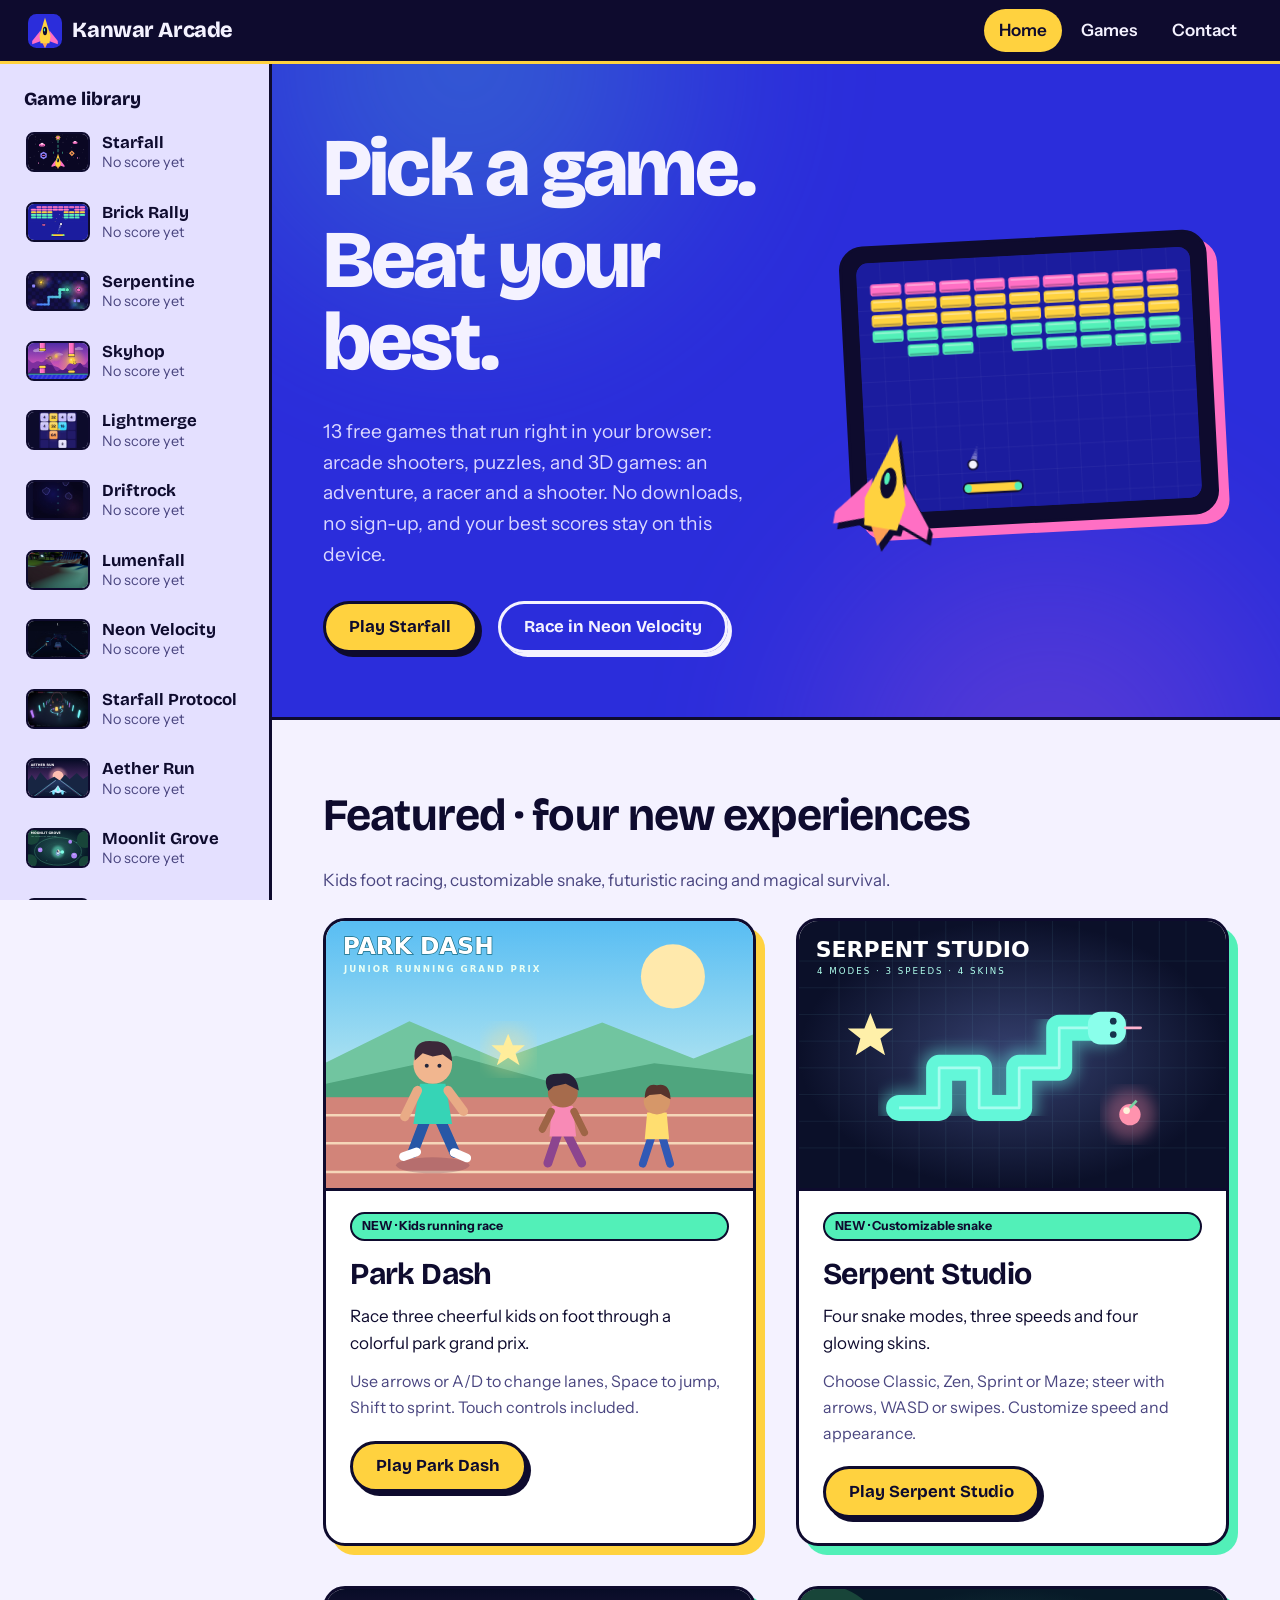
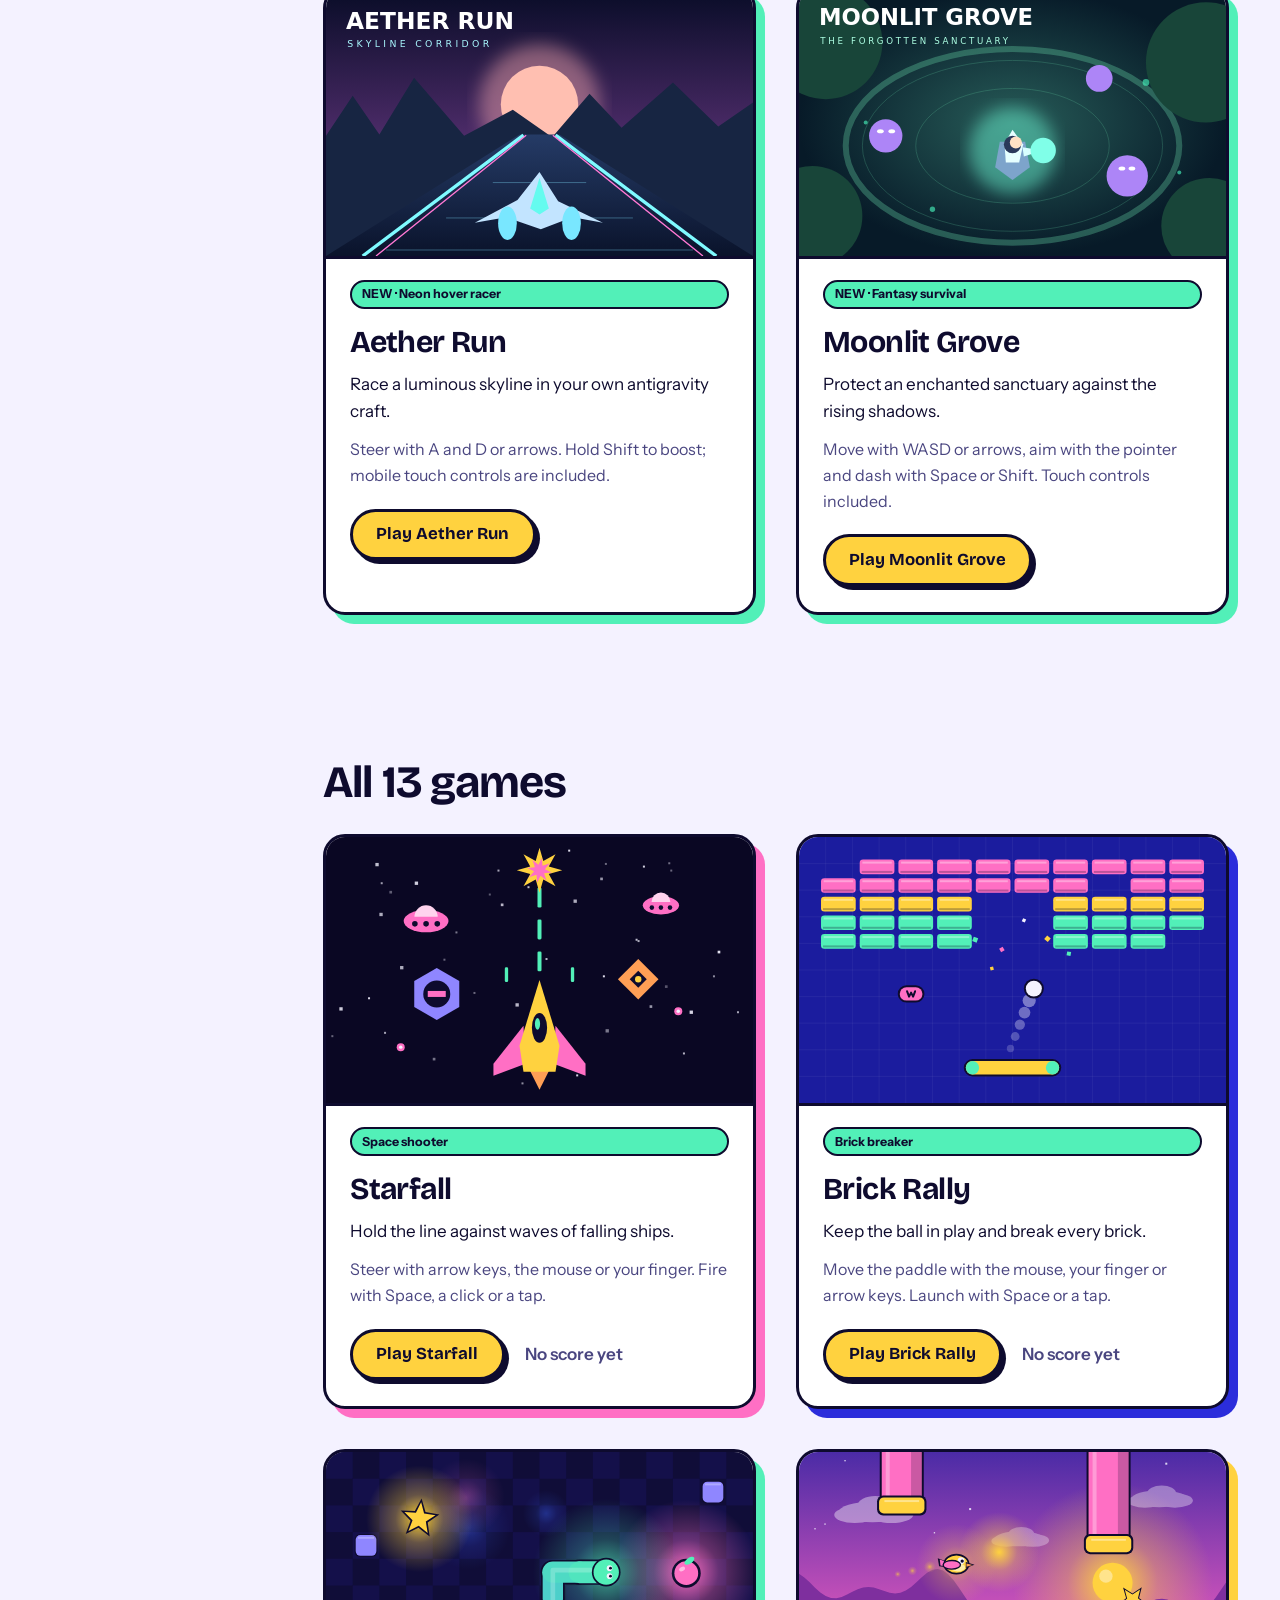
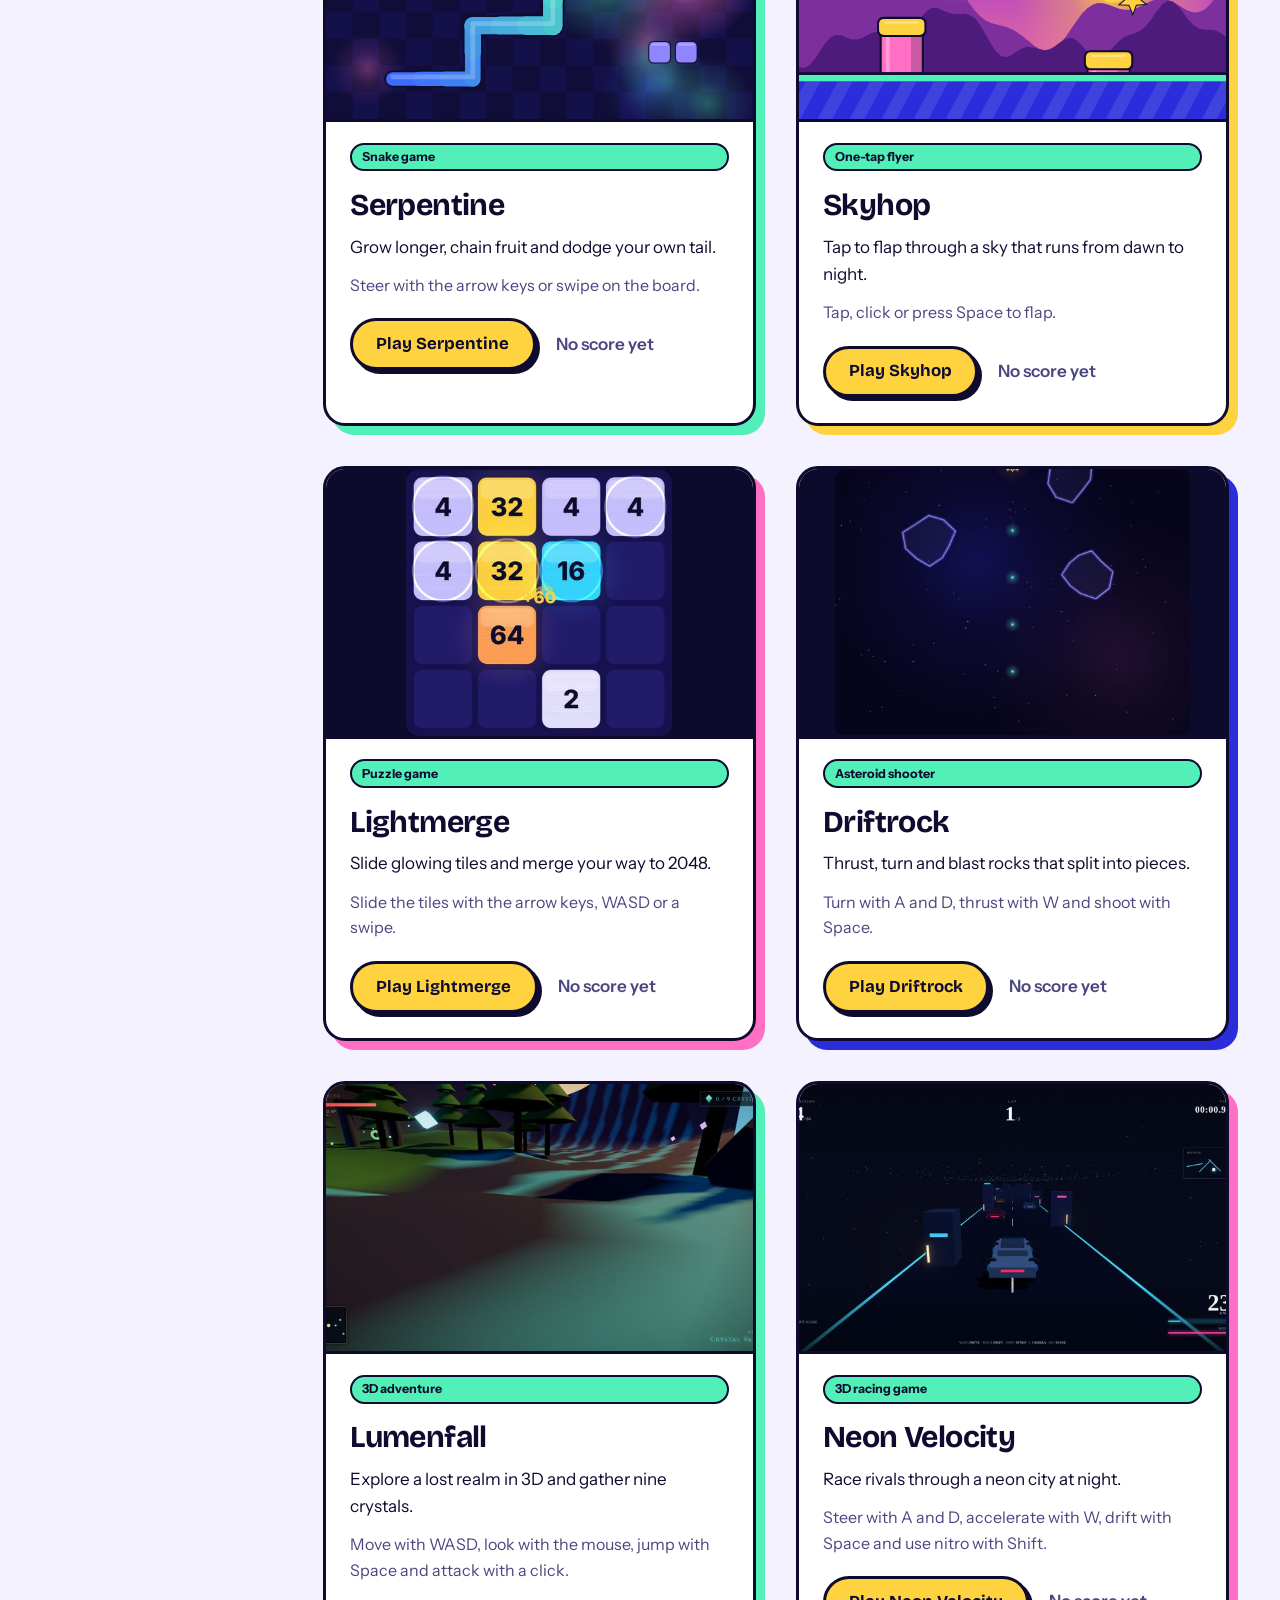
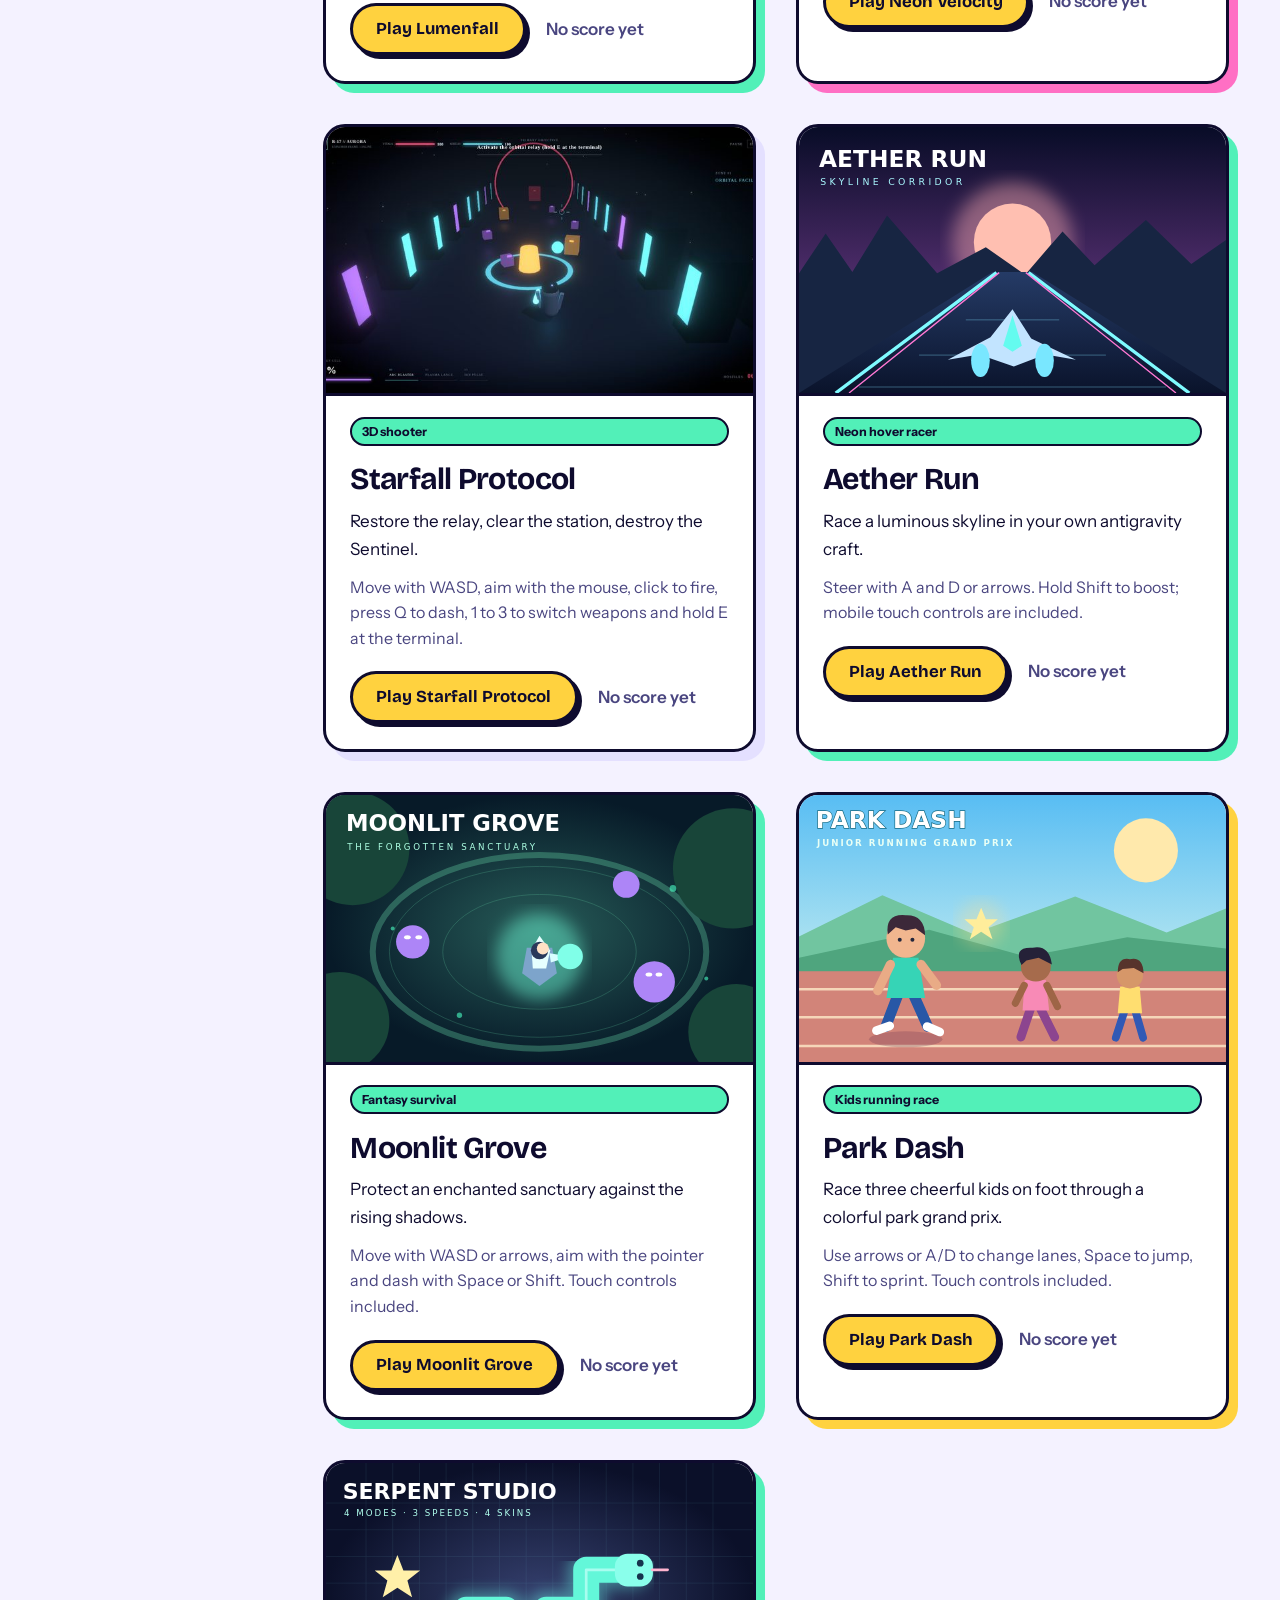
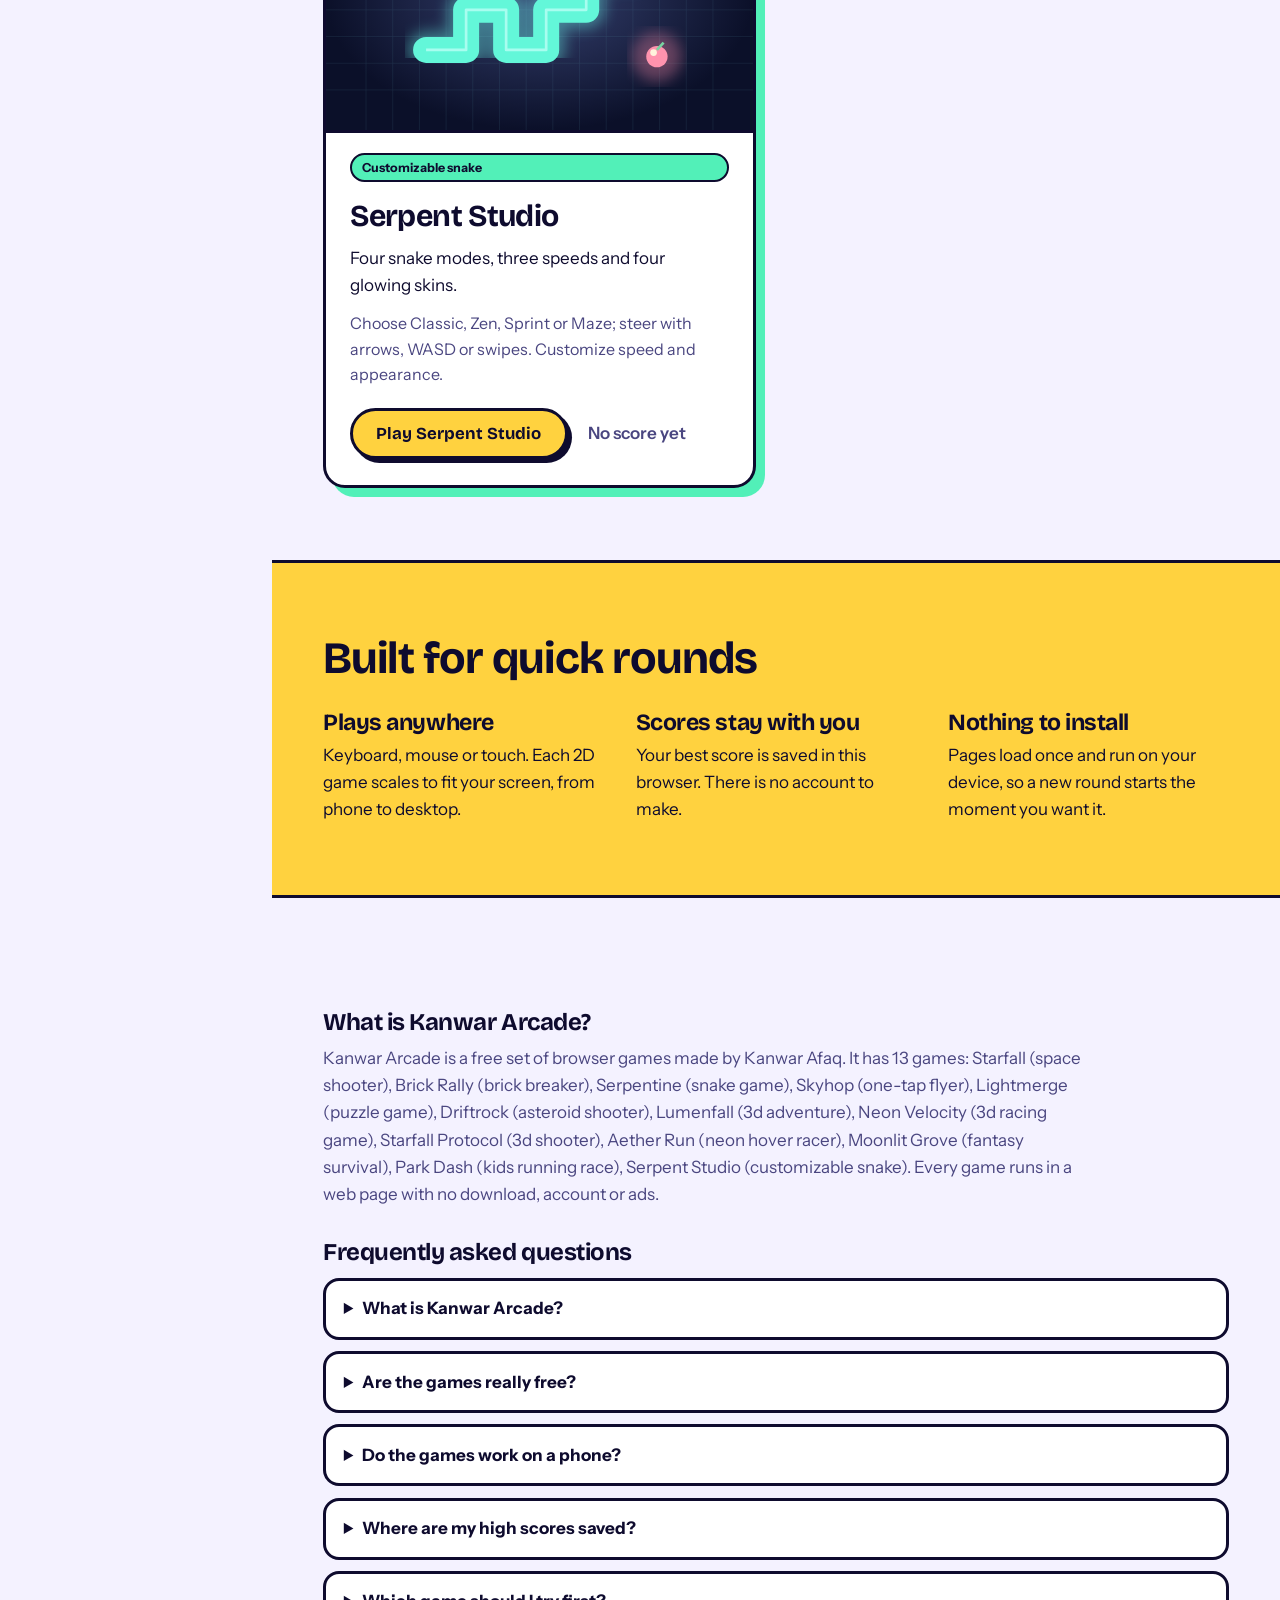
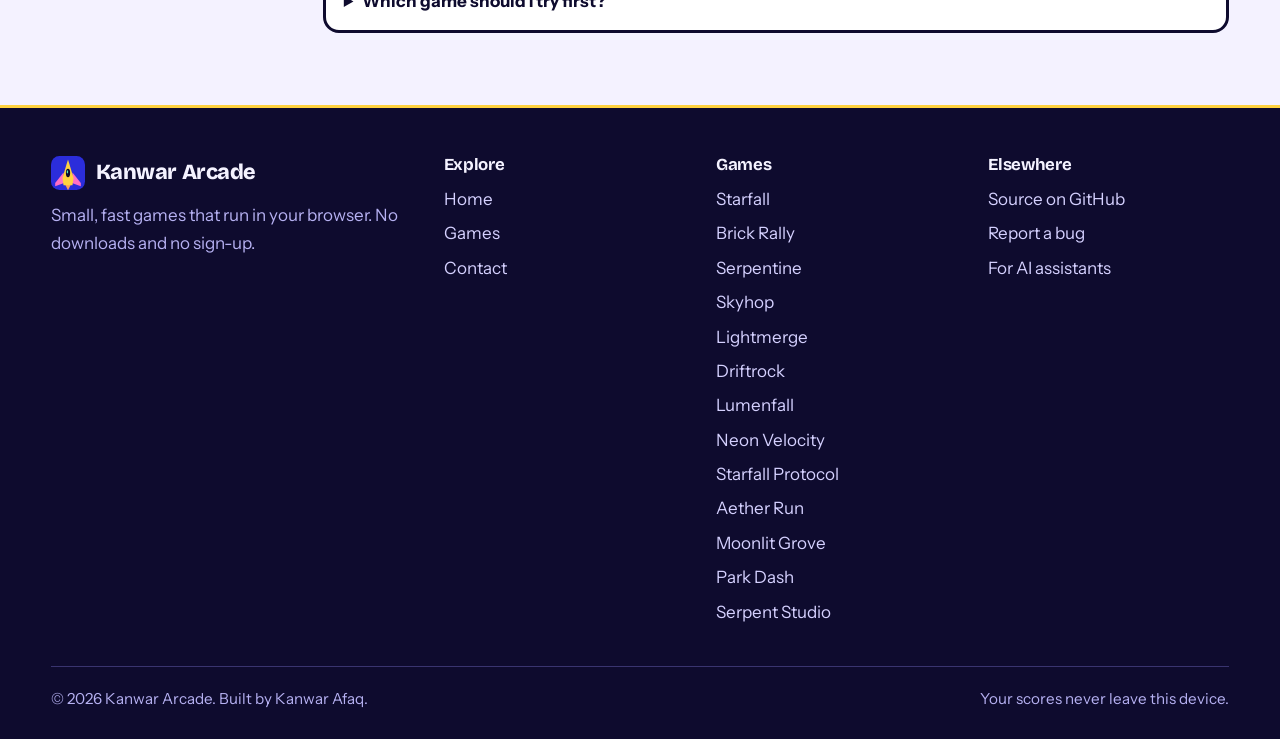
==== commit ee696e9a: "Align hand-built games with the site: shared SEO head, JSON-LD, FAQ, nav, footer, share images, unif" ====
--- a/index.html
+++ b/index.html
@@ -4,7 +4,7 @@
   <meta charset="utf-8">
   <meta name="viewport" content="width=device-width, initial-scale=1">
   <title>Kanwar Arcade: free browser games, no download</title>
-  <meta name="description" content="Play 13 free browser games, from arcade shooters and puzzles to the 3D adventure Lumenfall, the racer Neon Velocity and the shooter Starfall Protocol. No downloads, no sign-up.">
+  <meta name="description" content="Play 13 free browser games: arcade shooters, puzzles, racers and 3D adventures. No downloads, no sign-up, scores saved on your device.">
   <meta name="robots" content="index, follow, max-image-preview:large, max-snippet:-1, max-video-preview:-1">
   <meta name="author" content="Kanwar Afaq">
   <meta name="theme-color" content="#0E0B2E">
@@ -14,14 +14,14 @@
   <meta property="og:locale" content="en_US">
   <meta property="og:url" content="https://games-psi-ashy.vercel.app/">
   <meta property="og:title" content="Kanwar Arcade: free browser games, no download">
-  <meta property="og:description" content="Play 13 free browser games, from arcade shooters and puzzles to the 3D adventure Lumenfall, the racer Neon Velocity and the shooter Starfall Protocol. No downloads, no sign-up.">
+  <meta property="og:description" content="Play 13 free browser games: arcade shooters, puzzles, racers and 3D adventures. No downloads, no sign-up, scores saved on your device.">
   <meta property="og:image" content="https://games-psi-ashy.vercel.app/assets/img/og-home.png">
   <meta property="og:image:width" content="1200">
   <meta property="og:image:height" content="630">
   <meta property="og:image:type" content="image/png">
   <meta name="twitter:card" content="summary_large_image">
   <meta name="twitter:title" content="Kanwar Arcade: free browser games, no download">
-  <meta name="twitter:description" content="Play 13 free browser games, from arcade shooters and puzzles to the 3D adventure Lumenfall, the racer Neon Velocity and the shooter Starfall Protocol. No downloads, no sign-up.">
+  <meta name="twitter:description" content="Play 13 free browser games: arcade shooters, puzzles, racers and 3D adventures. No downloads, no sign-up, scores saved on your device.">
   <meta name="twitter:image" content="https://games-psi-ashy.vercel.app/assets/img/og-home.png">
   <link rel="icon" href="assets/img/favicon.svg" type="image/svg+xml">
   <link rel="icon" href="assets/img/favicon-48.png" type="image/png" sizes="48x48">
